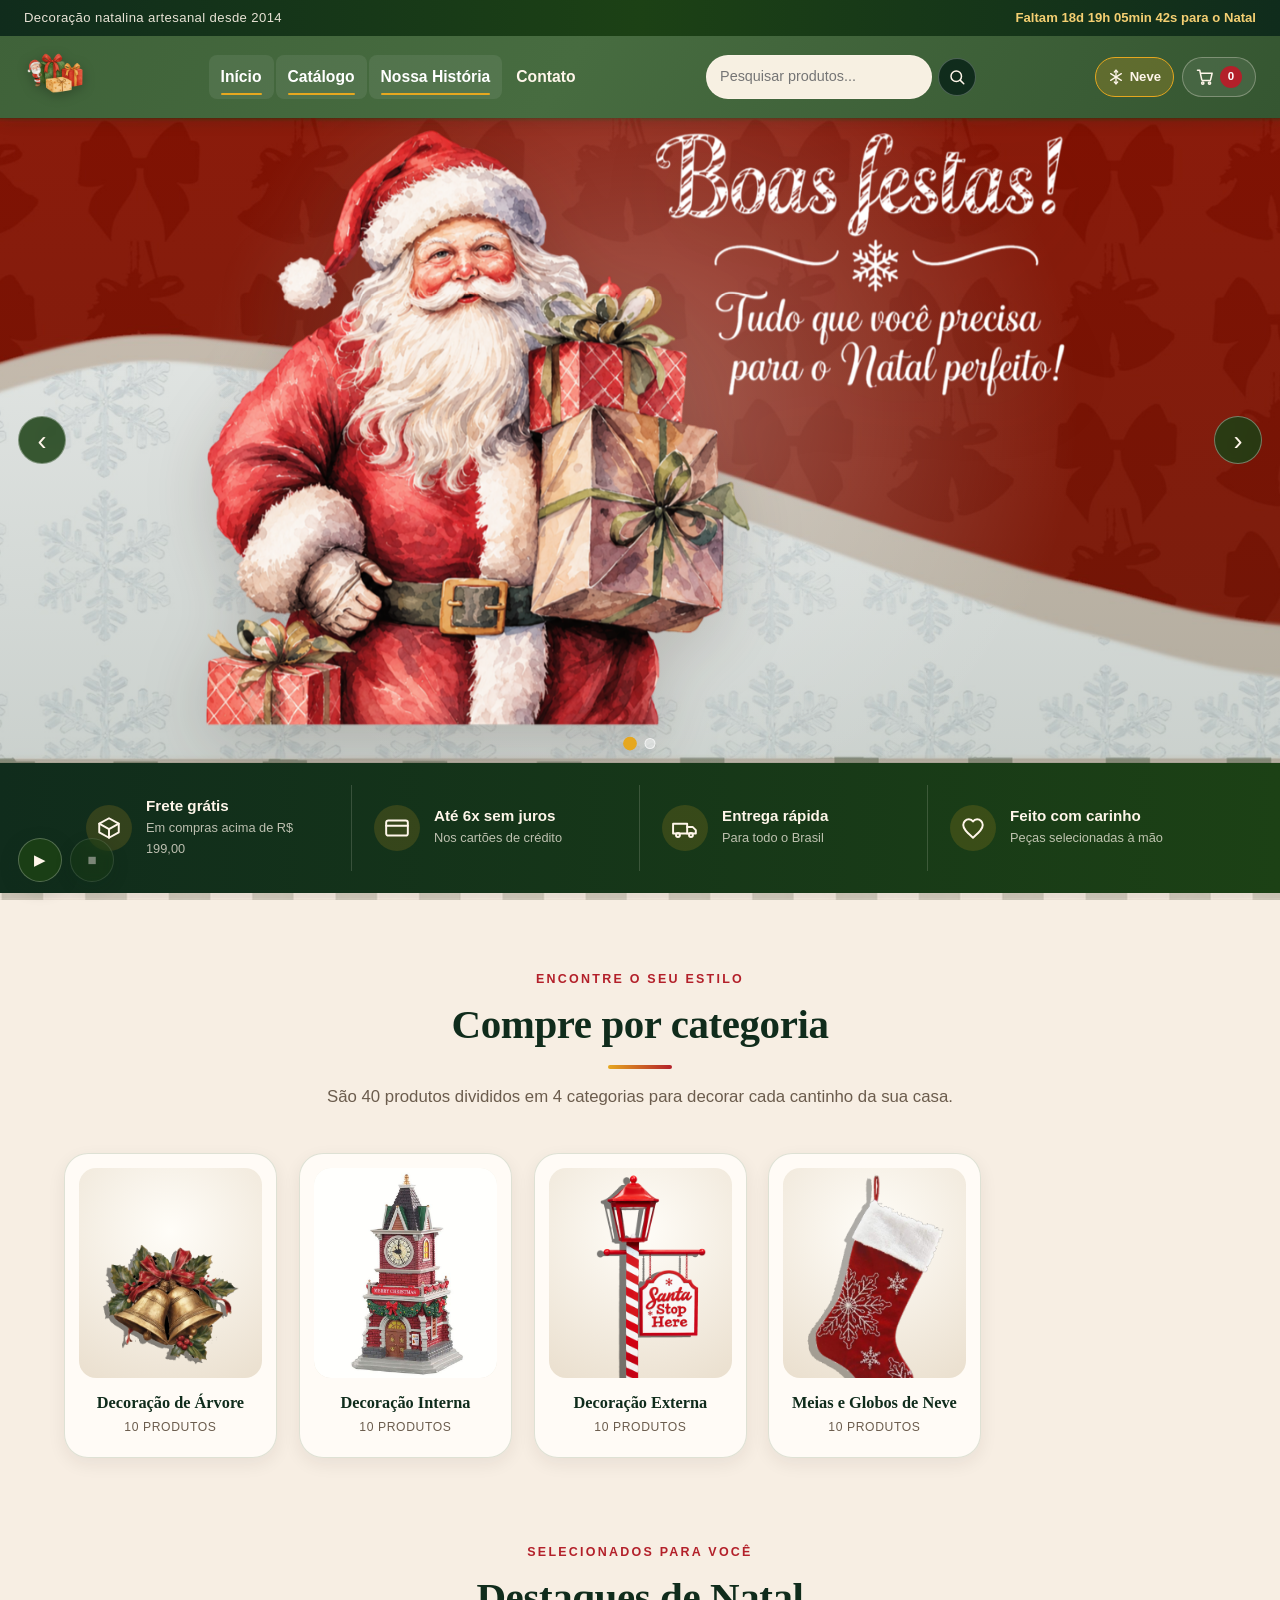
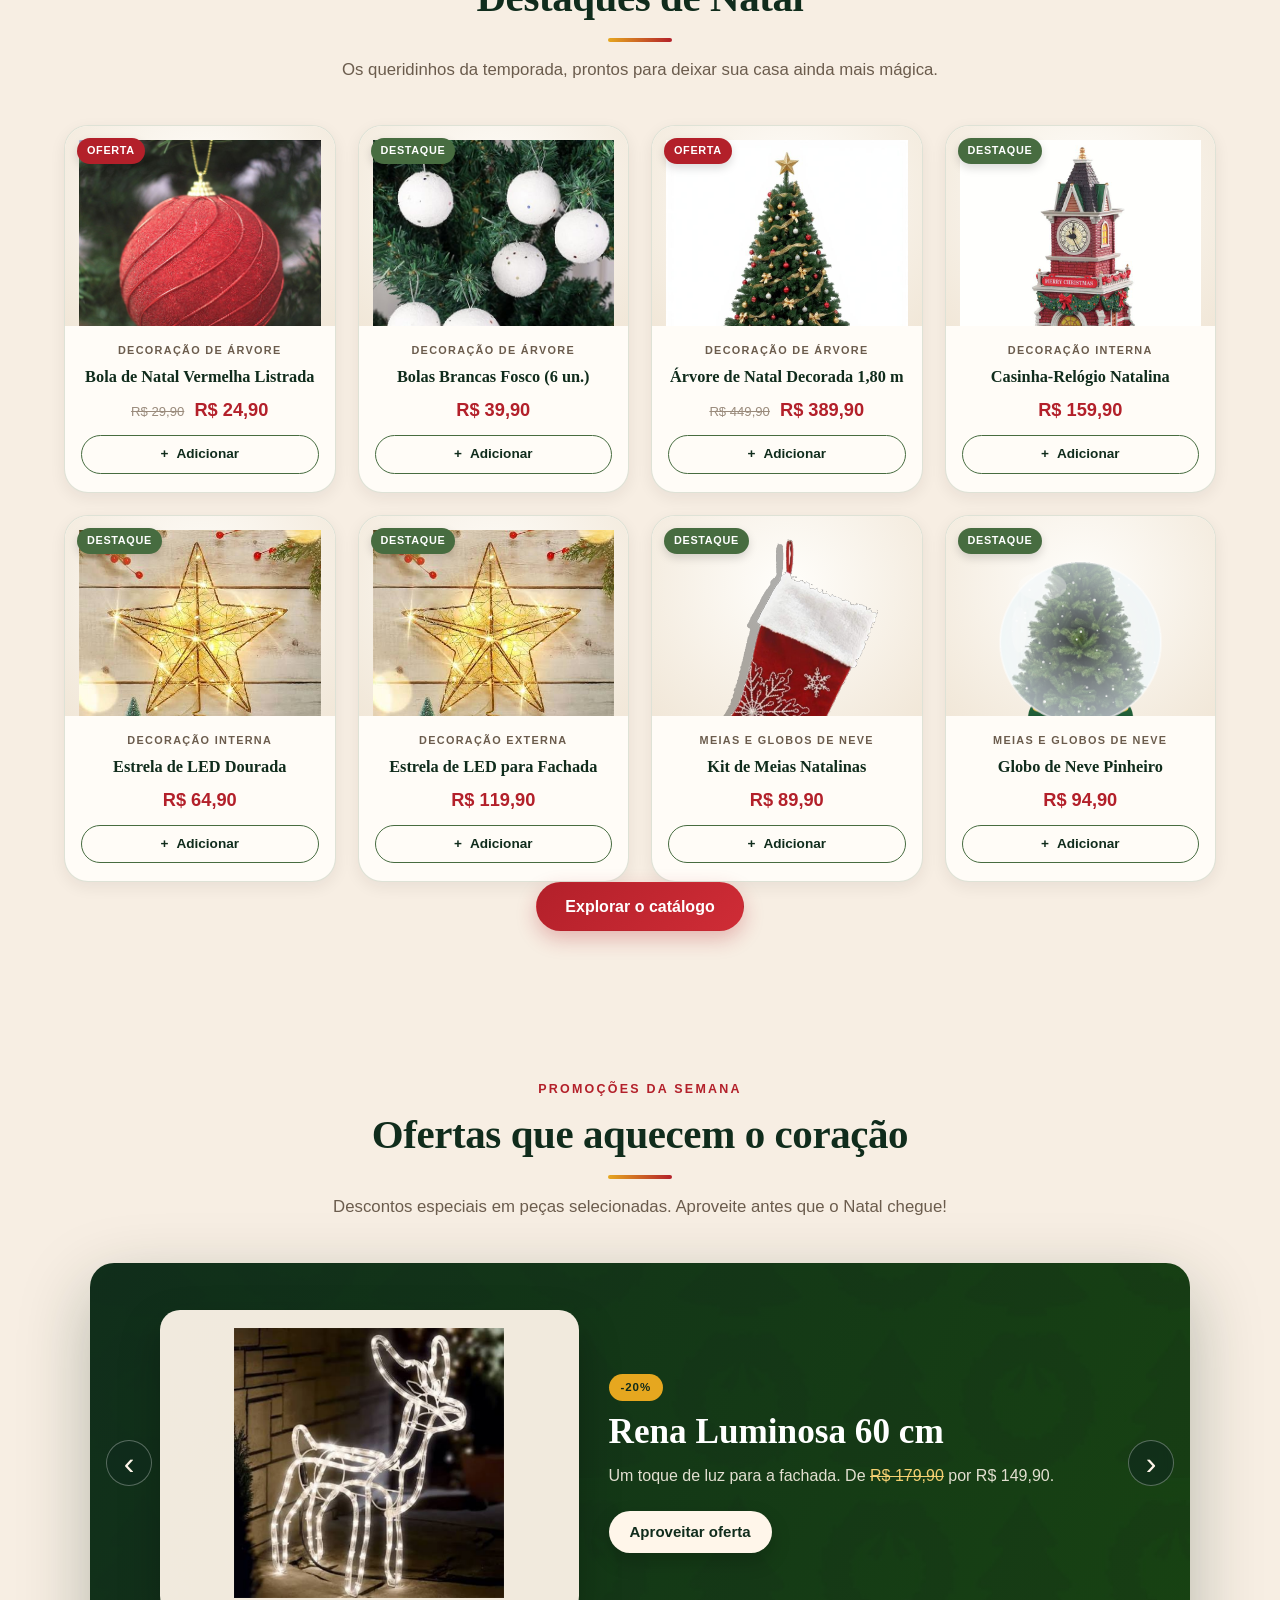
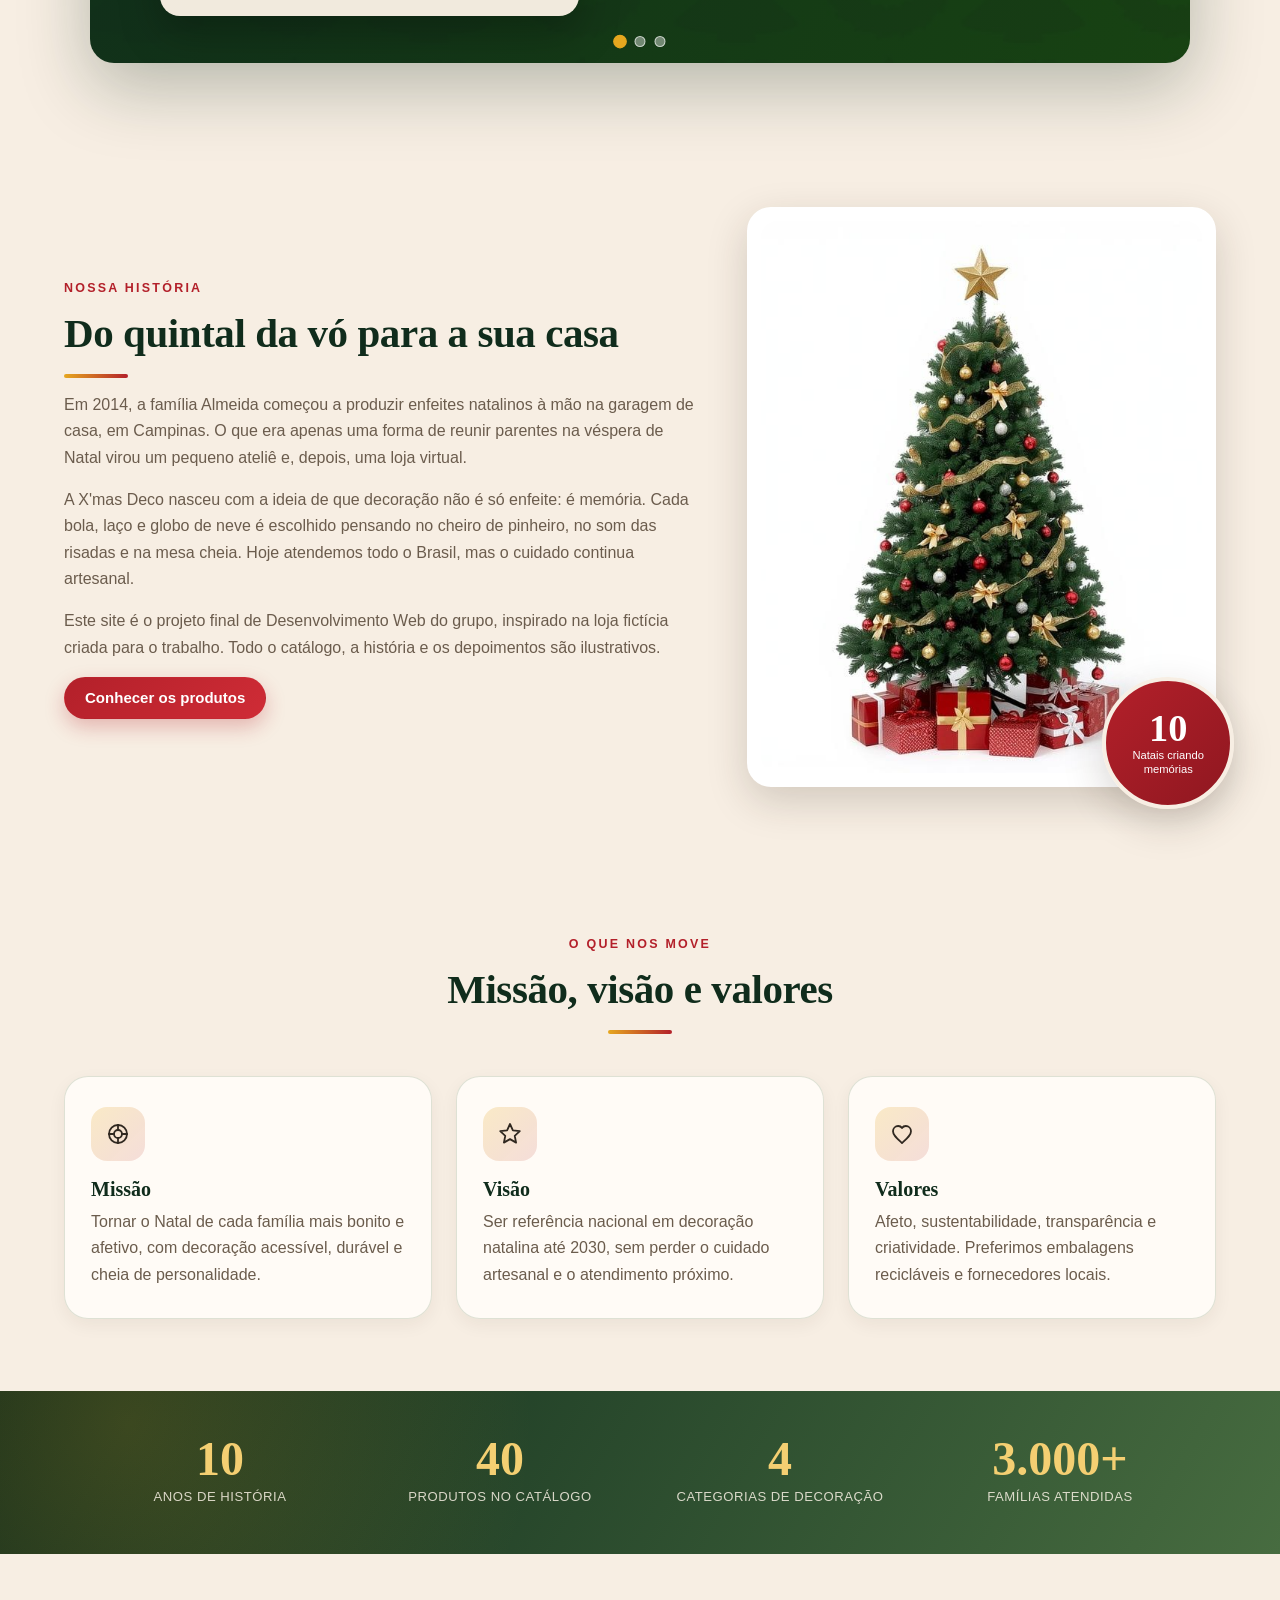
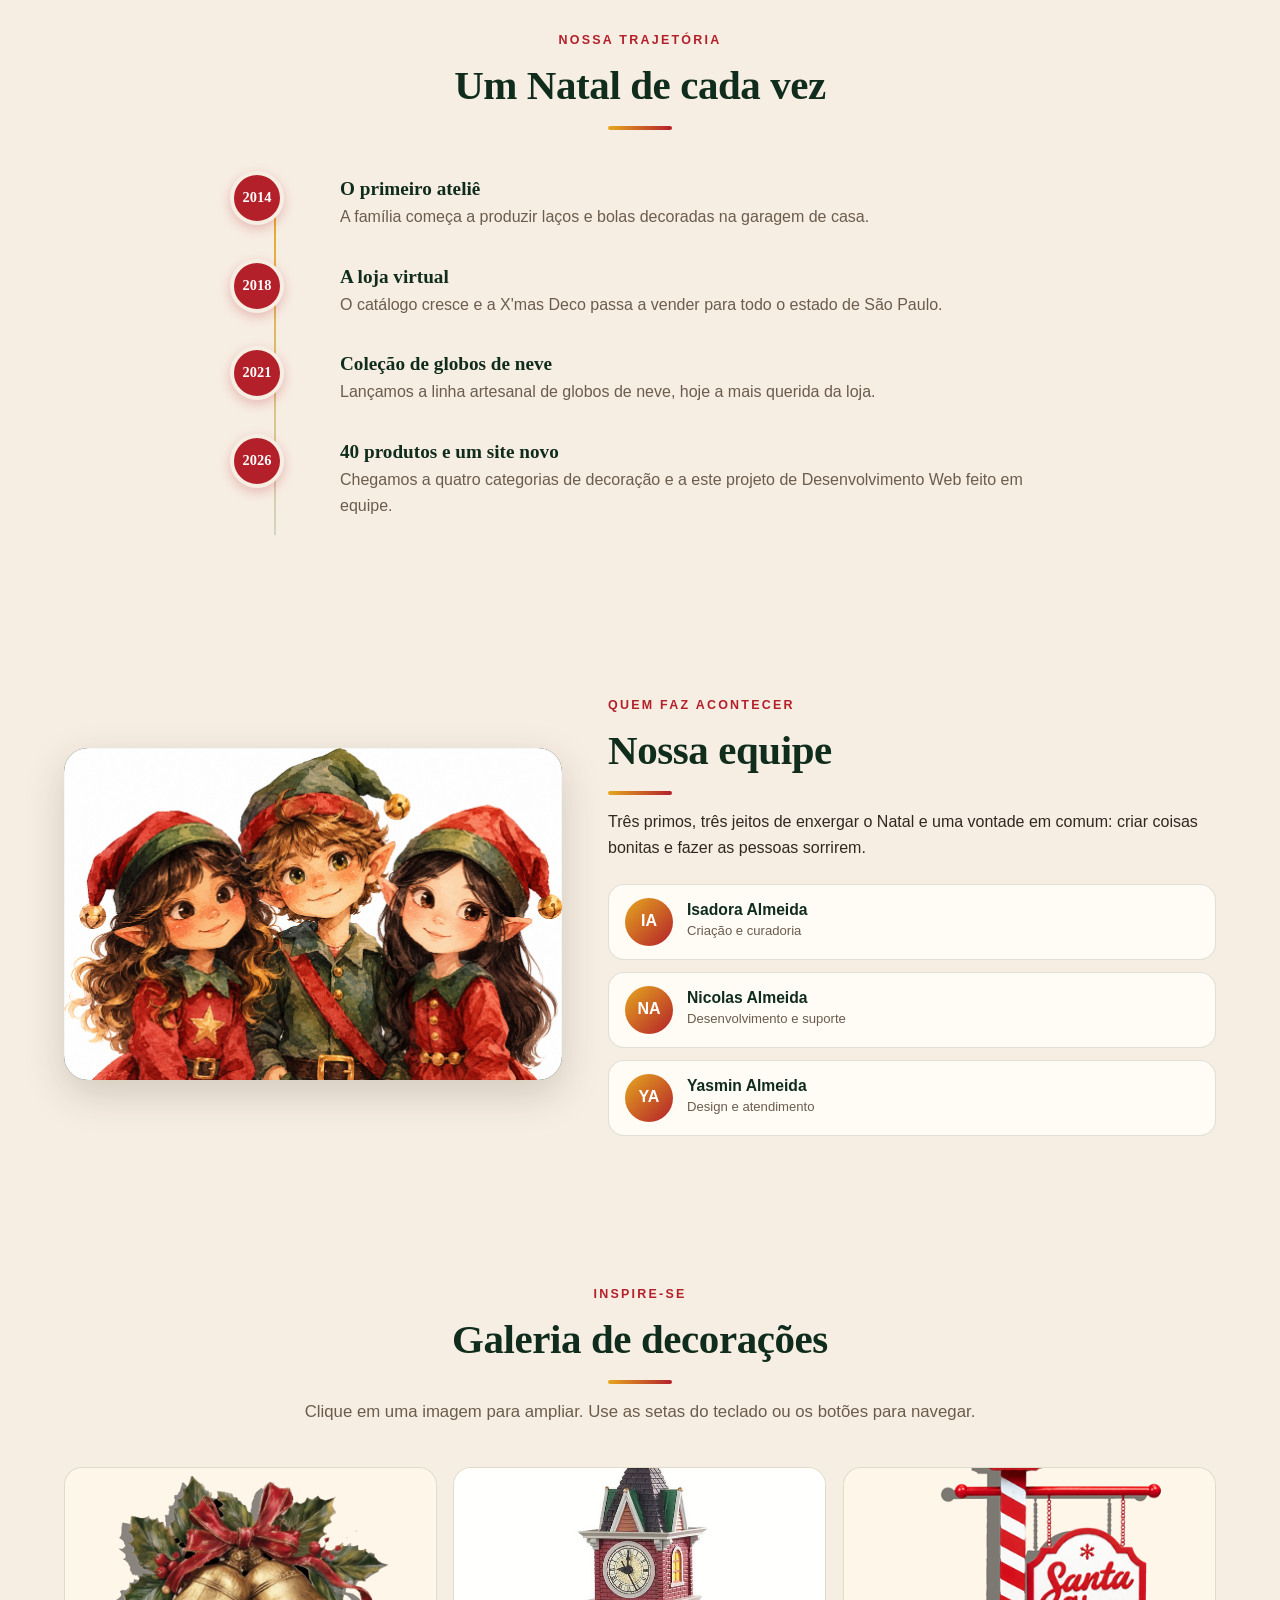
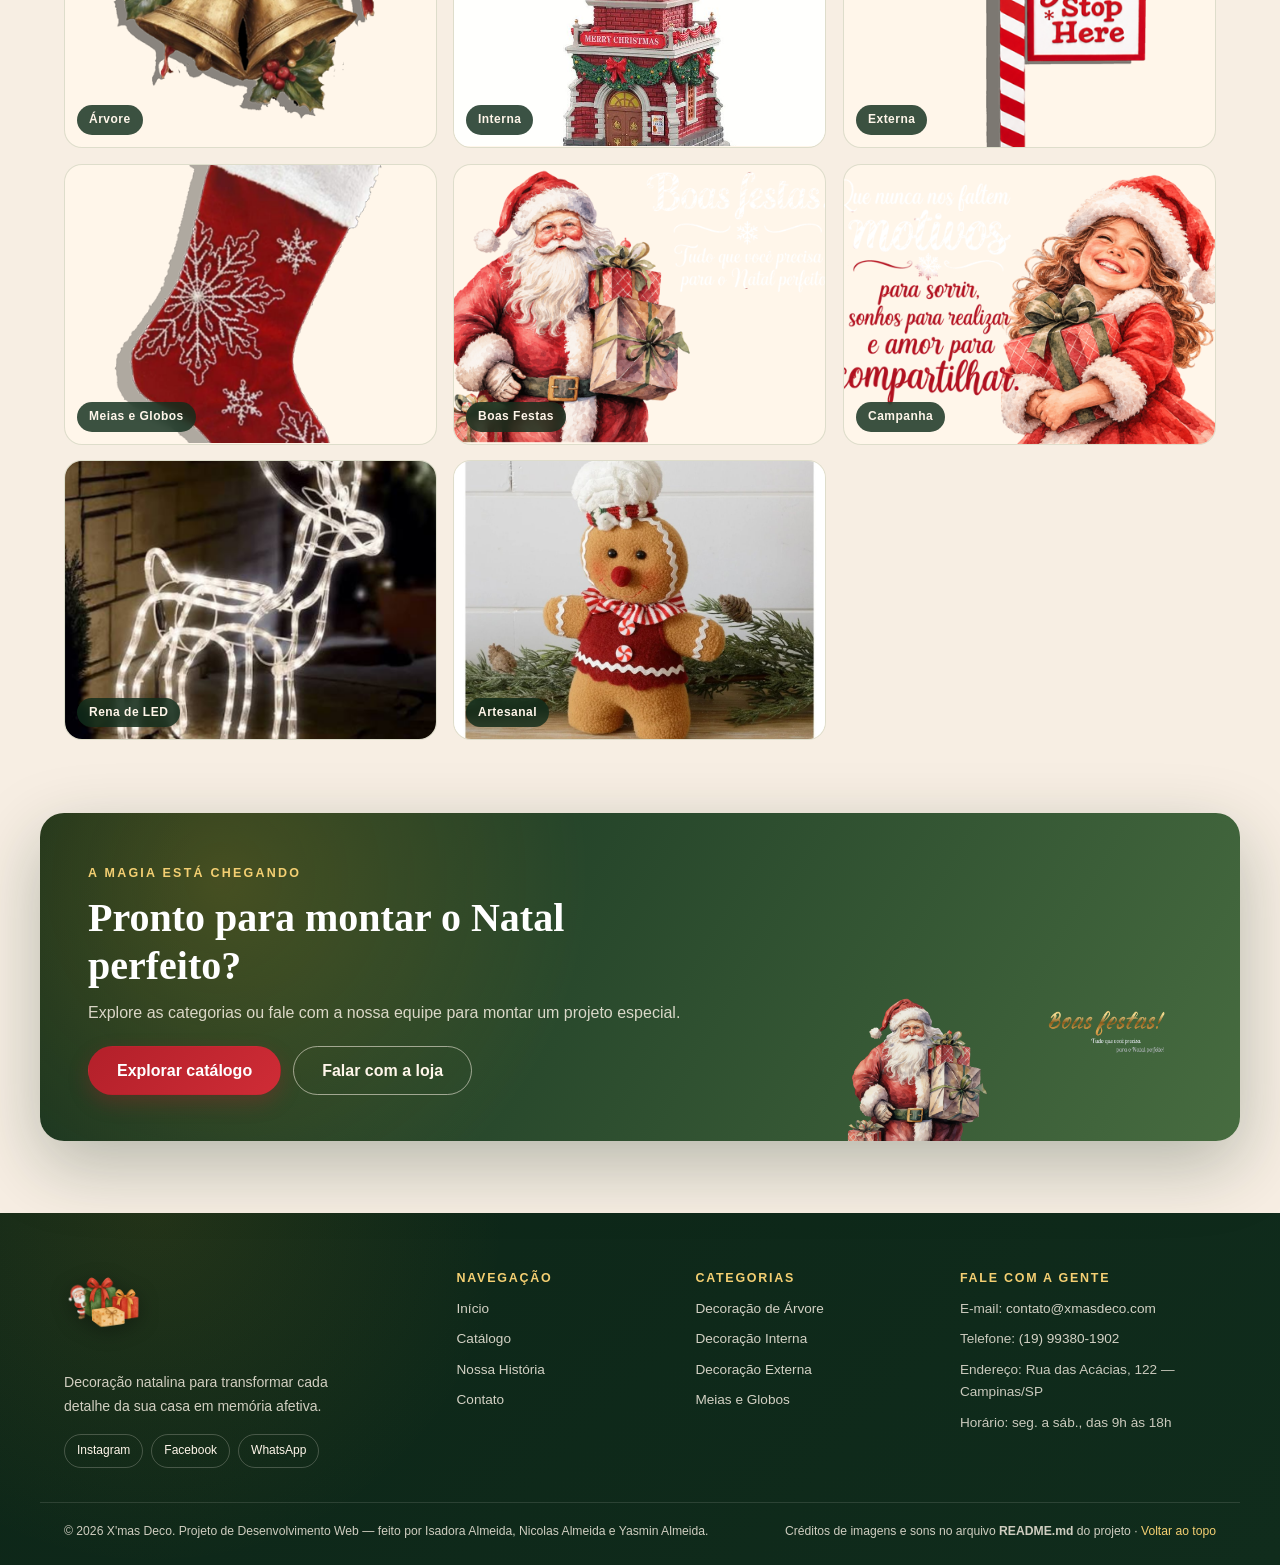
==== html/index.html @ 1300142c "Projeto X'mas Deco - loja de decoracao natalina (HTML, CSS e JavaScript puro)" ====
<!DOCTYPE html>
<html lang="pt-BR">
<head>
    <meta charset="UTF-8">
    <meta name="viewport" content="width=device-width, initial-scale=1.0">
    <meta name="description" content="X'mas Deco — loja virtual de decoração natalina com enfeites de árvore, decoração interna, externa, meias e globos de neve.">
    <meta name="theme-color" content="#476c40">
    <title>X'mas Deco — Magia de Natal em cada detalhe</title>
    <link rel="icon" href="../img/logo.png" type="image/png">
    <link rel="stylesheet" href="../css/style.css">
    <link rel="stylesheet" href="../css/responsividade.css">
</head>

<body class="pagina-inicial">

    <a class="link-pular" href="#conteudo">Pular para o conteúdo</a>

    <header class="site-nav" id="topo">
        <div class="top-bar">
            <div class="top-bar-conteudo">
                <span class="top-frase">Decoração natalina artesanal desde 2014</span>
                <span class="contador-natal" id="contadorNatal">Carregando contador...</span>
            </div>
        </div>

        <nav class="nav-container" aria-label="Navegação principal">
            <a class="logo-link" href="index.html" aria-label="X'mas Deco — início">
                <img src="../img/logo.png" alt="Logo da X'mas Deco" class="logo">
            </a>

            <button class="nav-toggle" type="button" aria-expanded="false" aria-controls="menuPrincipal" aria-label="Abrir menu">
                <span></span><span></span><span></span>
            </button>

            <div class="nav-links" id="menuPrincipal">
                <a href="index.html">Início</a>
                <a href="index.html#catalogo">Catálogo</a>
                <a href="index.html#sobre">Nossa História</a>
                <a href="contato.html">Contato</a>
            </div>

            <form class="search-form" role="search" action="decoarvore.html" method="get">
                <label class="sr-only" for="searchInput">Pesquisar produtos</label>
                <input type="search" id="searchInput" name="termo" placeholder="Pesquisar produtos..." autocomplete="off">
                <input type="hidden" name="categoria" value="todas">
                <button type="submit" aria-label="Buscar produtos">
                    <svg width="18" height="18" viewBox="0 0 24 24" fill="none" stroke="currentColor" stroke-width="2" stroke-linecap="round" aria-hidden="true"><circle cx="11" cy="11" r="7"></circle><line x1="16.5" y1="16.5" x2="21" y2="21"></line></svg>
                </button>
            </form>

            <div class="nav-acoes">
                <button class="icone-nav" id="btnNeve" type="button" aria-pressed="true" title="Desativar neve">
                    <svg width="16" height="16" viewBox="0 0 24 24" fill="none" stroke="currentColor" stroke-width="2" stroke-linecap="round" aria-hidden="true"><line x1="12" y1="2" x2="12" y2="22"></line><line x1="4" y1="7" x2="20" y2="17"></line><line x1="4" y1="17" x2="20" y2="7"></line><line x1="12" y1="2" x2="9.5" y2="4.5"></line><line x1="12" y1="2" x2="14.5" y2="4.5"></line><line x1="12" y1="22" x2="9.5" y2="19.5"></line><line x1="12" y1="22" x2="14.5" y2="19.5"></line></svg>
                    <span>Neve</span>
                </button>
                <button class="icone-nav carrinho-botao" id="btnCarrinho" type="button" aria-label="Abrir carrinho">
                    <svg width="18" height="18" viewBox="0 0 24 24" fill="none" stroke="currentColor" stroke-width="2" stroke-linecap="round" stroke-linejoin="round" aria-hidden="true"><circle cx="9" cy="20" r="1.5"></circle><circle cx="18" cy="20" r="1.5"></circle><path d="M2 3h3l2.6 12.5a1.5 1.5 0 0 0 1.5 1.2h8.9a1.5 1.5 0 0 0 1.5-1.2L21.5 7H6"></path></svg>
                    <span class="carrinho-contador" data-carrinho-contador>0</span>
                </button>
            </div>
        </nav>
    </header>

    <main id="conteudo">

        <!-- ============================ CARROSSEL PRINCIPAL ============================ -->
        <section class="banner-carousel-container" id="home" aria-label="Destaques da loja">
            <div class="fundo-fixo" aria-hidden="true"></div>

            <div class="carousel-track">
                <article class="carousel-slide">
                    <div class="slide-content">
                        <div class="imagem-parallax">
                            <img src="../img/papainoelpropaganda.png"
                                 class="santa-img"
                                 alt="Papai Noel com a mensagem Boas Festas"
                                 fetchpriority="high">
                        </div>
                    </div>
                </article>

                <article class="carousel-slide">
                    <div class="slide-content">
                        <div class="imagem-parallax">
                            <img src="../img/meninapropaganda.png"
                                 class="santa-img"
                                 alt="Menina sorridente em clima de Natal"
                                 loading="lazy">
                        </div>
                    </div>
                </article>
            </div>

            <!-- A neve é criada por JavaScript dentro deste container -->
            <div id="neve-carrossel" aria-hidden="true"></div>

            <button class="botao-seta prev-btn" type="button" aria-label="Destaque anterior">‹</button>
            <button class="botao-seta next-btn" type="button" aria-label="Próximo destaque">›</button>
            <div class="carrossel-dots hero-dots" id="heroDots" aria-label="Selecionar destaque"></div>
        </section>

        <!-- ============================ VANTAGENS ============================ -->
        <section class="faixa-vantagens" aria-label="Vantagens da loja">
            <div class="vantagens-grid">
                <article class="vantagem">
                    <span class="vantagem-icone" aria-hidden="true">
                        <svg width="26" height="26" viewBox="0 0 24 24" fill="none" stroke="currentColor" stroke-width="1.8" stroke-linecap="round" stroke-linejoin="round"><path d="M21 8l-9-5-9 5v8l9 5 9-5z"></path><path d="M3 8l9 5 9-5"></path><path d="M12 13v8"></path></svg>
                    </span>
                    <div>
                        <h2>Frete grátis</h2>
                        <p>Em compras acima de R$ 199,00</p>
                    </div>
                </article>
                <article class="vantagem">
                    <span class="vantagem-icone" aria-hidden="true">
                        <svg width="26" height="26" viewBox="0 0 24 24" fill="none" stroke="currentColor" stroke-width="1.8" stroke-linecap="round" stroke-linejoin="round"><rect x="2" y="5" width="20" height="14" rx="2"></rect><line x1="2" y1="10" x2="22" y2="10"></line></svg>
                    </span>
                    <div>
                        <h2>Até 6x sem juros</h2>
                        <p>Nos cartões de crédito</p>
                    </div>
                </article>
                <article class="vantagem">
                    <span class="vantagem-icone" aria-hidden="true">
                        <svg width="26" height="26" viewBox="0 0 24 24" fill="none" stroke="currentColor" stroke-width="1.8" stroke-linecap="round" stroke-linejoin="round"><path d="M1 8h13v9H1z"></path><path d="M14 11h5l3 3v3h-8"></path><circle cx="5.5" cy="18.5" r="1.8"></circle><circle cx="17.5" cy="18.5" r="1.8"></circle></svg>
                    </span>
                    <div>
                        <h2>Entrega rápida</h2>
                        <p>Para todo o Brasil</p>
                    </div>
                </article>
                <article class="vantagem">
                    <span class="vantagem-icone" aria-hidden="true">
                        <svg width="26" height="26" viewBox="0 0 24 24" fill="none" stroke="currentColor" stroke-width="1.8" stroke-linecap="round" stroke-linejoin="round"><path d="M12 21C7 16.5 3 13.3 3 9.2 3 6.3 5.3 4 8.2 4c1.6 0 3 .8 3.8 2 .8-1.2 2.2-2 3.8-2C18.7 4 21 6.3 21 9.2c0 4.1-4 7.3-9 11.8z"></path></svg>
                    </span>
                    <div>
                        <h2>Feito com carinho</h2>
                        <p>Peças selecionadas à mão</p>
                    </div>
                </article>
            </div>
        </section>

        <!-- ============================ CATEGORIAS ============================ -->
        <section class="secao secao-categorias" id="catalogo" aria-labelledby="tituloCategorias">
            <div class="secao-cabecalho revelar">
                <span class="secao-sobretitulo">Encontre o seu estilo</span>
                <h2 class="secao-titulo" id="tituloCategorias">Compre por categoria</h2>
                <p class="secao-descricao">São 40 produtos divididos em 4 categorias para decorar cada cantinho da sua casa.</p>
            </div>

            <div class="grade-categorias">
                <a href="decoarvore.html" class="botao-categoria revelar">
                    <span class="categoria-figura">
                        <img src="../img/arvore.png" alt="Enfeites para árvore de Natal">
                    </span>
                    <span class="titulo-secao">Decoração de Árvore</span>
                    <span class="categoria-contagem">10 produtos</span>
                </a>

                <a href="interno.html" class="botao-categoria revelar">
                    <span class="categoria-figura">
                        <img src="../img/produtos/casinha-relogio.jpg" alt="Decoração natalina para interiores">
                    </span>
                    <span class="titulo-secao">Decoração Interna</span>
                    <span class="categoria-contagem">10 produtos</span>
                </a>

                <a href="externo.html" class="botao-categoria revelar">
                    <span class="categoria-figura">
                        <img src="../img/externo.png" alt="Decoração natalina para áreas externas">
                    </span>
                    <span class="titulo-secao">Decoração Externa</span>
                    <span class="categoria-contagem">10 produtos</span>
                </a>

                <a href="meias-e-globos.html" class="botao-categoria revelar">
                    <span class="categoria-figura">
                        <img src="../img/meias.png" alt="Meias e globos de neve natalinos">
                    </span>
                    <span class="titulo-secao">Meias e Globos de Neve</span>
                    <span class="categoria-contagem">10 produtos</span>
                </a>
            </div>
        </section>

        <!-- ============================ DESTAQUES ============================ -->
        <section class="secao secao-destaques" aria-labelledby="tituloDestaques">
            <div class="secao-cabecalho revelar">
                <span class="secao-sobretitulo">Selecionados para você</span>
                <h2 class="secao-titulo" id="tituloDestaques">Destaques de Natal</h2>
                <p class="secao-descricao">Os queridinhos da temporada, prontos para deixar sua casa ainda mais mágica.</p>
            </div>

            <div class="catalogo-grid" id="destaques-grid" aria-live="polite"></div>

            <div class="centro revelar">
                <a class="btn btn-primario btn-grande" href="decoarvore.html">Explorar o catálogo</a>
            </div>
        </section>

        <!-- ============================ SEGUNDO CARROSSEL / OFERTAS ============================ -->
        <section class="secao secao-promocoes" id="acomodacoes" aria-labelledby="tituloPromocoes">
            <div class="secao-cabecalho revelar">
                <span class="secao-sobretitulo">Promoções da semana</span>
                <h2 class="secao-titulo" id="tituloPromocoes">Ofertas que aquecem o coração</h2>
                <p class="secao-descricao">Descontos especiais em peças selecionadas. Aproveite antes que o Natal chegue!</p>
            </div>

            <div class="slides-container">
                <div class="slides" id="slide">
                    <article class="slide-item">
                        <div class="slide-conteudo">
                            <div class="slide-imagem">
                                <img src="../img/renabrilhante.png" alt="Rena decorativa iluminada para área externa" class="card-image">
                            </div>
                            <div class="slide-info">
                                <span class="slide-etiqueta">-20%</span>
                                <h3 class="card-title">Rena Luminosa 60 cm</h3>
                                <p>Um toque de luz para a fachada. De <s>R$ 179,90</s> por R$ 149,90.</p>
                                <a class="btn btn-claro" href="externo.html">Aproveitar oferta</a>
                            </div>
                        </div>
                    </article>

                    <article class="slide-item">
                        <div class="slide-conteudo">
                            <div class="slide-imagem">
                                <img src="../img/produtos/globos/globo-pinheiro.png" alt="Globo de neve com pinheiro dentro" class="card-image">
                            </div>
                            <div class="slide-info">
                                <span class="slide-etiqueta">Destaque</span>
                                <h3 class="card-title">Globo de Neve Pinheiro</h3>
                                <p>O mais querido da loja, com neve artificial em suspensão.</p>
                                <a class="btn btn-claro" href="meias-e-globos.html">Ver categoria</a>
                            </div>
                        </div>
                    </article>

                    <article class="slide-item">
                        <div class="slide-conteudo">
                            <div class="slide-imagem">
                                <img src="../img/produtos/casinha-relogio.jpg" alt="Casinha relógio decorativa de Natal" class="card-image">
                            </div>
                            <div class="slide-info">
                                <span class="slide-etiqueta">Novidade</span>
                                <h3 class="card-title">Casinha Relógio</h3>
                                <p>Um charme para aparadores e estantes nesta época do ano.</p>
                                <a class="btn btn-claro" href="interno.html">Ver categoria</a>
                            </div>
                        </div>
                    </article>
                </div>

                <button class="btn-carrossel prev" id="btnPrev" type="button" aria-label="Promoção anterior">‹</button>
                <button class="btn-carrossel next" id="btnNext" type="button" aria-label="Próxima promoção">›</button>
                <div class="carrossel-dots" id="dotsContainer" aria-label="Selecionar promoção"></div>
            </div>
        </section>

        <!-- ============================ NOSSA HISTÓRIA (SOBRE) ============================ -->
        <section class="secao secao-sobre" id="sobre" aria-labelledby="tituloHistoria">
            <div class="sobre-grid">
                <div class="sobre-texto revelar">
                    <span class="secao-sobretitulo">Nossa história</span>
                    <h2 class="secao-titulo" id="tituloHistoria">Do quintal da vó para a sua casa</h2>
                    <p>
                        Em 2014, a família Almeida começou a produzir enfeites natalinos à mão na garagem de casa,
                        em Campinas. O que era apenas uma forma de reunir parentes na véspera de Natal virou um
                        pequeno ateliê e, depois, uma loja virtual.
                    </p>
                    <p>
                        A X'mas Deco nasceu com a ideia de que decoração não é só enfeite: é memória. Cada bola,
                        laço e globo de neve é escolhido pensando no cheiro de pinheiro, no som das risadas e na
                        mesa cheia. Hoje atendemos todo o Brasil, mas o cuidado continua artesanal.
                    </p>
                    <p>
                        Este site é o projeto final de Desenvolvimento Web do grupo, inspirado na loja fictícia
                        criada para o trabalho. Todo o catálogo, a história e os depoimentos são ilustrativos.
                    </p>
                    <a class="btn btn-primario" href="decoarvore.html">Conhecer os produtos</a>
                </div>

                <div class="sobre-imagem revelar">
                    <img src="../img/arvore-de-natal-decorada-01.jpg" alt="Árvore de Natal decorada com bolas e laços">
                    <div class="sobre-detalhe">
                        <strong>10</strong>
                        <span>Natais criando memórias</span>
                    </div>
                </div>
            </div>
        </section>

        <section class="secao secao-valores" aria-labelledby="tituloValores">
            <div class="secao-cabecalho revelar">
                <span class="secao-sobretitulo">O que nos move</span>
                <h2 class="secao-titulo" id="tituloValores">Missão, visão e valores</h2>
            </div>

            <div class="valores-grid">
                <article class="card-valor revelar">
                    <span class="card-valor-icone" aria-hidden="true">
                        <svg width="24" height="24" viewBox="0 0 24 24" fill="none" stroke="currentColor" stroke-width="1.8" stroke-linecap="round"><circle cx="12" cy="12" r="9"></circle><circle cx="12" cy="12" r="4"></circle><line x1="12" y1="3" x2="12" y2="8"></line><line x1="12" y1="16" x2="12" y2="21"></line><line x1="3" y1="12" x2="8" y2="12"></line><line x1="16" y1="12" x2="21" y2="12"></line></svg>
                    </span>
                    <h3>Missão</h3>
                    <p>Tornar o Natal de cada família mais bonito e afetivo, com decoração acessível, durável e cheia de personalidade.</p>
                </article>

                <article class="card-valor revelar">
                    <span class="card-valor-icone" aria-hidden="true">
                        <svg width="24" height="24" viewBox="0 0 24 24" fill="none" stroke="currentColor" stroke-width="1.8" stroke-linejoin="round"><path d="M12 2l2.9 6.3 6.9.8-5.1 4.7 1.4 6.8-6.1-3.5-6.1 3.5 1.4-6.8L2.2 9.1l6.9-.8z"></path></svg>
                    </span>
                    <h3>Visão</h3>
                    <p>Ser referência nacional em decoração natalina até 2030, sem perder o cuidado artesanal e o atendimento próximo.</p>
                </article>

                <article class="card-valor revelar">
                    <span class="card-valor-icone" aria-hidden="true">
                        <svg width="24" height="24" viewBox="0 0 24 24" fill="none" stroke="currentColor" stroke-width="1.8" stroke-linecap="round" stroke-linejoin="round"><path d="M12 21C7 16.5 3 13.3 3 9.2 3 6.3 5.3 4 8.2 4c1.6 0 3 .8 3.8 2 .8-1.2 2.2-2 3.8-2C18.7 4 21 6.3 21 9.2c0 4.1-4 7.3-9 11.8z"></path></svg>
                    </span>
                    <h3>Valores</h3>
                    <p>Afeto, sustentabilidade, transparência e criatividade. Preferimos embalagens recicláveis e fornecedores locais.</p>
                </article>
            </div>
        </section>

        <section class="secao secao-numeros" aria-label="Números da loja">
            <div class="numeros-grid revelar">
                <div class="numero-item">
                    <strong>10</strong>
                    <span>anos de história</span>
                </div>
                <div class="numero-item">
                    <strong>40</strong>
                    <span>produtos no catálogo</span>
                </div>
                <div class="numero-item">
                    <strong>4</strong>
                    <span>categorias de decoração</span>
                </div>
                <div class="numero-item">
                    <strong>3.000+</strong>
                    <span>famílias atendidas</span>
                </div>
            </div>
        </section>

        <section class="secao secao-linha-tempo" aria-labelledby="tituloLinhaTempo">
            <div class="secao-cabecalho revelar">
                <span class="secao-sobretitulo">Nossa trajetória</span>
                <h2 class="secao-titulo" id="tituloLinhaTempo">Um Natal de cada vez</h2>
            </div>

            <ol class="linha-tempo">
                <li class="revelar">
                    <span class="linha-ano">2014</span>
                    <div>
                        <h3>O primeiro ateliê</h3>
                        <p>A família começa a produzir laços e bolas decoradas na garagem de casa.</p>
                    </div>
                </li>
                <li class="revelar">
                    <span class="linha-ano">2018</span>
                    <div>
                        <h3>A loja virtual</h3>
                        <p>O catálogo cresce e a X'mas Deco passa a vender para todo o estado de São Paulo.</p>
                    </div>
                </li>
                <li class="revelar">
                    <span class="linha-ano">2021</span>
                    <div>
                        <h3>Coleção de globos de neve</h3>
                        <p>Lançamos a linha artesanal de globos de neve, hoje a mais querida da loja.</p>
                    </div>
                </li>
                <li class="revelar">
                    <span class="linha-ano">2026</span>
                    <div>
                        <h3>40 produtos e um site novo</h3>
                        <p>Chegamos a quatro categorias de decoração e a este projeto de Desenvolvimento Web feito em equipe.</p>
                    </div>
                </li>
            </ol>
        </section>

        <section class="secao secao-equipe" aria-labelledby="tituloEquipe">
            <div class="equipe-grid">
                <div class="equipe-imagem revelar">
                    <img src="../img/osdevs.png" alt="Ilustração de três duendes natalinos representando a equipe">
                </div>

                <div class="equipe-conteudo revelar">
                    <span class="secao-sobretitulo">Quem faz acontecer</span>
                    <h2 class="secao-titulo" id="tituloEquipe">Nossa equipe</h2>
                    <p>Três primos, três jeitos de enxergar o Natal e uma vontade em comum: criar coisas bonitas e fazer as pessoas sorrirem.</p>

                    <div class="membros">
                        <article class="membro">
                            <span class="membro-avatar" aria-hidden="true">IA</span>
                            <div>
                                <h3>Isadora Almeida</h3>
                                <p>Criação e curadoria</p>
                            </div>
                        </article>
                        <article class="membro">
                            <span class="membro-avatar" aria-hidden="true">NA</span>
                            <div>
                                <h3>Nicolas Almeida</h3>
                                <p>Desenvolvimento e suporte</p>
                            </div>
                        </article>
                        <article class="membro">
                            <span class="membro-avatar" aria-hidden="true">YA</span>
                            <div>
                                <h3>Yasmin Almeida</h3>
                                <p>Design e atendimento</p>
                            </div>
                        </article>
                    </div>
                </div>
            </div>
        </section>

        <!-- ============================ GALERIA ============================ -->
        <section class="secao secao-galeria" aria-labelledby="tituloGaleria">
            <div class="secao-cabecalho revelar">
                <span class="secao-sobretitulo">Inspire-se</span>
                <h2 class="secao-titulo" id="tituloGaleria">Galeria de decorações</h2>
                <p class="secao-descricao">Clique em uma imagem para ampliar. Use as setas do teclado ou os botões para navegar.</p>
            </div>

            <div class="galeria-grid">
                <button class="galeria-item revelar" type="button" data-lightbox="../img/arvore.png" data-legenda="Decoração de árvore — bolas, estrelas e laços">
                    <img src="../img/arvore.png" alt="Decoração de árvore de Natal" loading="lazy">
                    <span>Árvore</span>
                </button>
                <button class="galeria-item revelar" type="button" data-lightbox="../img/produtos/casinha-relogio.jpg" data-legenda="Decoração interna — peças para mesa e aparador">
                    <img src="../img/produtos/casinha-relogio.jpg" alt="Decoração interna de Natal" loading="lazy">
                    <span>Interna</span>
                </button>
                <button class="galeria-item revelar" type="button" data-lightbox="../img/externo.png" data-legenda="Decoração externa — fachadas e jardins">
                    <img src="../img/externo.png" alt="Decoração externa de Natal" loading="lazy">
                    <span>Externa</span>
                </button>
                <button class="galeria-item revelar" type="button" data-lightbox="../img/meias.png" data-legenda="Meias e globos de neve artesanais">
                    <img src="../img/meias.png" alt="Meias e globos de neve" loading="lazy">
                    <span>Meias e Globos</span>
                </button>
                <button class="galeria-item revelar" type="button" data-lightbox="../img/papainoelpropaganda.png" data-legenda="Campanha de Natal — Boas Festas!">
                    <img src="../img/papainoelpropaganda.png" alt="Papai Noel em clima de Natal" loading="lazy">
                    <span>Boas Festas</span>
                </button>
                <button class="galeria-item revelar" type="button" data-lightbox="../img/meninapropaganda.png" data-legenda="Campanha de Natal — motivos para sorrir">
                    <img src="../img/meninapropaganda.png" alt="Menina sorridente no Natal" loading="lazy">
                    <span>Campanha</span>
                </button>
                <button class="galeria-item revelar" type="button" data-lightbox="../img/renabrilhante.png" data-legenda="Rena luminosa para decoração externa">
                    <img src="../img/renabrilhante.png" alt="Rena luminosa" loading="lazy">
                    <span>Rena de LED</span>
                </button>
                <button class="galeria-item revelar" type="button" data-lightbox="../img/biscoito.png" data-legenda="Biscoito decorativo artesanal">
                    <img src="../img/biscoito.png" alt="Biscoito decorativo de Natal" loading="lazy">
                    <span>Artesanal</span>
                </button>
            </div>
        </section>

        <!-- ============================ CHAMADA FINAL ============================ -->
        <section class="chamada-final revelar" aria-label="Convite para conhecer a loja">
            <div class="chamada-conteudo">
                <span class="secao-sobretitulo">A magia está chegando</span>
                <h2>Pronto para montar o Natal perfeito?</h2>
                <p>Explore as categorias ou fale com a nossa equipe para montar um projeto especial.</p>
                <div class="chamada-acoes">
                    <a class="btn btn-primario btn-grande" href="decoarvore.html">Explorar catálogo</a>
                    <a class="btn btn-fantasma btn-grande" href="contato.html">Falar com a loja</a>
                </div>
            </div>
            <img src="../img/papainoeldesktop.png" alt="" class="chamada-imagem" aria-hidden="true" loading="lazy">
        </section>

    </main>

    <!-- ============================ LIGHTBOX DA GALERIA ============================ -->
    <div class="lightbox" id="lightbox" role="dialog" aria-modal="true" aria-label="Galeria ampliada" aria-hidden="true">
        <button class="lightbox-fechar" id="fecharLightbox" type="button" aria-label="Fechar galeria">&times;</button>
        <button class="lightbox-seta anterior" id="lightboxAnterior" type="button" aria-label="Imagem anterior">‹</button>
        <figure class="lightbox-figura">
            <img id="lightboxImagem" src="" alt="">
            <figcaption id="lightboxLegenda"></figcaption>
        </figure>
        <button class="lightbox-seta proxima" id="lightboxProxima" type="button" aria-label="Próxima imagem">›</button>
    </div>

    <!-- ============================ RODAPÉ ============================ -->
    <footer class="site-footer">
        <div class="footer-grid">
            <div class="footer-marca">
                <img src="../img/logo.png" alt="Logo da X'mas Deco" class="footer-logo">
                <p>Decoração natalina para transformar cada detalhe da sua casa em memória afetiva.</p>
                <div class="footer-social">
                    <a href="https://www.instagram.com/xmasdeco" target="_blank" rel="noopener" aria-label="Instagram da X'mas Deco">Instagram</a>
                    <a href="https://www.facebook.com/xmasdeco" target="_blank" rel="noopener" aria-label="Facebook da X'mas Deco">Facebook</a>
                    <a href="https://wa.me/5519993801902" target="_blank" rel="noopener" aria-label="WhatsApp da X'mas Deco">WhatsApp</a>
                </div>
            </div>

            <div class="footer-col">
                <h3>Navegação</h3>
                <ul>
                    <li><a href="index.html">Início</a></li>
                    <li><a href="index.html#catalogo">Catálogo</a></li>
                    <li><a href="index.html#sobre">Nossa História</a></li>
                    <li><a href="contato.html">Contato</a></li>
                </ul>
            </div>

            <div class="footer-col">
                <h3>Categorias</h3>
                <ul>
                    <li><a href="decoarvore.html">Decoração de Árvore</a></li>
                    <li><a href="interno.html">Decoração Interna</a></li>
                    <li><a href="externo.html">Decoração Externa</a></li>
                    <li><a href="meias-e-globos.html">Meias e Globos</a></li>
                </ul>
            </div>

            <div class="footer-col">
                <h3>Fale com a gente</h3>
                <ul class="footer-contato">
                    <li>E-mail: <a href="mailto:contato@xmasdeco.com">contato@xmasdeco.com</a></li>
                    <li>Telefone: <a href="tel:+5519993801902">(19) 99380-1902</a></li>
                    <li>Endereço: Rua das Acácias, 122 — Campinas/SP</li>
                    <li>Horário: seg. a sáb., das 9h às 18h</li>
                </ul>
            </div>
        </div>

        <div class="footer-base">
            <p>© <span data-ano>2026</span> X'mas Deco. Projeto de Desenvolvimento Web — feito por Isadora Almeida, Nicolas Almeida e Yasmin Almeida.</p>
            <p>Créditos de imagens e sons no arquivo <strong>README.md</strong> do projeto · <a href="#topo">Voltar ao topo</a></p>
        </div>
    </footer>

    <div class="music-controls" aria-label="Controles de música">
        <button id="btnTocar" class="music-button" type="button" aria-label="Tocar música" title="Tocar música">▶</button>
        <button id="btnParar" class="music-button" type="button" aria-label="Parar música" title="Parar música">■</button>
    </div>

    <button id="btnInicio" class="voltar-inicio" type="button" aria-label="Voltar ao início" title="Voltar ao topo">↑</button>

    <audio id="musicaNatal" loop preload="none">
        <source src="../audio/snowmansia.mp3" type="audio/mpeg">
        Seu navegador não suporta áudio.
    </audio>

    <script src="../js/produtos.js"></script>
    <script src="../js/catalogo.js"></script>
    <script src="../js/script.js"></script>
</body>
</html>
---- css/style.css ----
/* =========================================================================
   X'MAS DECO — ESTILOS GERAIS
   -------------------------------------------------------------------------
   Organização:
   1. Variáveis e base          7. Produtos
   2. Utilitários               8. Carrossel de ofertas
   3. Topo e navegação          9. Páginas internas
   4. Botões                   10. Sobre, ofertas, contato e créditos
   5. Carrossel principal      11. Carrinho, modal e aviso
   6. Categorias               12. Rodapé e animações
   ========================================================================= */

/* ============================ 1. VARIÁVEIS E BASE ============================ */

:root {
    --verde-oliva-escura: #476c40;
    --verde-escuro: #1c4115;
    --verde-profundo: #102c1c;
    --verde: #0a7a19;
    --vermelho-natal: #b3202a;
    --vermelho-escuro: #8f1720;
    --dourado: #e6a71f;
    --dourado-claro: #f4cf72;
    --creme: #fff6ea;
    --creme-2: #f7eee3;
    --branco: #ffffff;
    --texto: #302820;
    --texto-suave: #6b5c4d;
    --borda: rgba(71, 108, 64, 0.18);
    --sombra-suave: 0 8px 22px rgba(45, 34, 22, 0.12);
    --sombra-media: 0 14px 40px rgba(45, 34, 22, 0.18);
    --sombra-forte: 0 24px 70px rgba(16, 44, 28, 0.28);
    --raio: 14px;
    --raio-grande: 24px;
    --transicao: 0.3s cubic-bezier(0.22, 0.61, 0.36, 1);
    --fonte-titulo: Georgia, "Times New Roman", serif;
    --fonte-texto: "Segoe UI", Arial, Helvetica, sans-serif;
}

*,
*::before,
*::after {
    box-sizing: border-box;
}

html {
    scroll-behavior: smooth;
    -webkit-text-size-adjust: 100%;
}

body {
    min-height: 100vh;
    margin: 0;
    color: var(--texto);
    background-color: var(--creme-2);
    background-image: url("../img/fundohome.png");
    background-size: cover;
    background-position: center;
    background-attachment: fixed;
    background-repeat: no-repeat;
    font-family: var(--fonte-texto);
    font-size: 16px;
    line-height: 1.65;
    overflow-x: hidden;
}

body.sem-scroll {
    overflow: hidden;
}

h1, h2, h3, h4 {
    font-family: var(--fonte-titulo);
    line-height: 1.2;
    color: var(--verde-profundo);
}

p {
    margin: 0 0 1rem;
}

a {
    color: var(--verde-oliva-escura);
    text-underline-offset: 3px;
}

img {
    max-width: 100%;
}

button,
input,
select,
textarea {
    font: inherit;
}

button {
    cursor: pointer;
}

::selection {
    background: var(--dourado);
    color: var(--verde-profundo);
}

:focus-visible {
    outline: 3px solid var(--dourado);
    outline-offset: 3px;
}

/* ============================ 2. UTILITÁRIOS ============================ */

.sr-only {
    position: absolute;
    width: 1px;
    height: 1px;
    padding: 0;
    margin: -1px;
    overflow: hidden;
    clip: rect(0, 0, 0, 0);
    white-space: nowrap;
    border: 0;
}

.link-pular {
    position: absolute;
    top: -60px;
    left: 16px;
    z-index: 999;
    padding: 10px 18px;
    border-radius: 0 0 8px 8px;
    background: var(--dourado);
    color: var(--verde-profundo);
    font-weight: 700;
    text-decoration: none;
    transition: top var(--transicao);
}

.link-pular:focus {
    top: 0;
}

.centro {
    text-align: center;
}

.secao {
    width: min(1200px, 100%);
    margin: 0 auto;
    padding: 72px 24px;
}

.secao-cabecalho {
    max-width: 680px;
    margin: 0 auto 42px;
    text-align: center;
}

.secao-sobretitulo {
    display: inline-block;
    margin-bottom: 10px;
    color: var(--vermelho-natal);
    font-size: 0.78rem;
    font-weight: 800;
    letter-spacing: 0.18em;
    text-transform: uppercase;
}

.secao-titulo {
    position: relative;
    margin: 0 0 14px;
    font-size: clamp(1.8rem, 3.2vw, 2.6rem);
    letter-spacing: -0.01em;
}

.secao-titulo::after {
    content: "";
    display: block;
    width: 64px;
    height: 4px;
    margin: 16px auto 0;
    border-radius: 99px;
    background: linear-gradient(90deg, var(--dourado), var(--vermelho-natal));
}

.secao-cabecalho .secao-titulo::after {
    margin-inline: auto;
}

.secao-descricao {
    margin: 0;
    color: var(--texto-suave);
    font-size: 1.05rem;
}

/* Revelação suave ao rolar */
.revelar {
    opacity: 0;
    transform: translateY(26px);
    transition: opacity 0.75s ease, transform 0.75s cubic-bezier(0.22, 0.61, 0.36, 1);
    will-change: opacity, transform;
}

.revelar.visivel {
    opacity: 1;
    transform: none;
}

/* ============================ 3. TOPO E NAVEGAÇÃO ============================ */

.top-bar {
    background: linear-gradient(90deg, var(--verde-profundo), var(--verde-escuro), var(--verde-profundo));
    color: var(--creme);
    font-size: 0.82rem;
}

.top-bar-conteudo {
    display: flex;
    align-items: center;
    justify-content: space-between;
    gap: 16px;
    width: min(1400px, 100%);
    margin: 0 auto;
    padding: 7px 24px;
}

.top-frase {
    letter-spacing: 0.03em;
    opacity: 0.9;
}

.contador-natal {
    color: var(--dourado-claro);
    font-weight: 700;
    white-space: nowrap;
}

.site-nav {
    position: sticky;
    top: 0;
    z-index: 60;
    width: 100%;
    background: linear-gradient(120deg, #3f6239 0%, var(--verde-oliva-escura) 45%, #355631 100%);
    box-shadow: 0 3px 14px rgba(16, 44, 28, 0.18);
    transition: box-shadow var(--transicao), background var(--transicao);
}

.site-nav.rolada {
    box-shadow: 0 10px 28px rgba(16, 44, 28, 0.34);
}

.nav-container {
    display: flex;
    align-items: center;
    justify-content: space-between;
    gap: 18px;
    width: min(1400px, 100%);
    min-height: 78px;
    margin: 0 auto;
    padding: 8px 24px;
}

.logo-link {
    display: flex;
    flex: 0 0 auto;
    align-items: center;
    transition: transform var(--transicao);
}

.logo-link:hover {
    transform: rotate(-2deg) scale(1.04);
}

.logo {
    display: block;
    width: 66px;
    height: auto;
    filter: drop-shadow(0 3px 6px rgba(0, 0, 0, 0.25));
}

.nav-toggle {
    display: none;
    width: 44px;
    height: 44px;
    padding: 11px;
    border: 1px solid rgba(255, 246, 234, 0.35);
    border-radius: 10px;
    background: transparent;
    color: var(--creme);
}

.nav-toggle span {
    display: block;
    width: 100%;
    height: 2px;
    margin: 4px 0;
    border-radius: 99px;
    background: currentColor;
    transition: transform var(--transicao), opacity var(--transicao);
}

.nav-toggle.aberto span:nth-child(1) {
    transform: translateY(6px) rotate(45deg);
}

.nav-toggle.aberto span:nth-child(2) {
    opacity: 0;
}

.nav-toggle.aberto span:nth-child(3) {
    transform: translateY(-6px) rotate(-45deg);
}

.nav-links {
    display: flex;
    align-items: center;
    justify-content: center;
    flex-wrap: wrap;
    gap: 2px;
}

.nav-links a {
    position: relative;
    padding: 9px 12px;
    border-radius: 8px;
    color: var(--creme);
    font-size: 0.98rem;
    font-weight: 600;
    text-decoration: none;
    transition: color var(--transicao), background var(--transicao);
}

.nav-links a::after {
    content: "";
    position: absolute;
    left: 12px;
    right: 12px;
    bottom: 4px;
    height: 2px;
    border-radius: 99px;
    background: var(--dourado);
    transform: scaleX(0);
    transform-origin: center;
    transition: transform var(--transicao);
}

.nav-links a:hover,
.nav-links a:focus-visible,
.nav-links a.ativo {
    color: var(--branco);
    background: rgba(255, 255, 255, 0.08);
}

.nav-links a:hover::after,
.nav-links a:focus-visible::after,
.nav-links a.ativo::after {
    transform: scaleX(1);
}

.search-form {
    display: flex;
    flex: 0 1 270px;
    align-items: center;
    gap: 6px;
    min-width: 0;
}

.search-form input {
    width: 100%;
    min-width: 0;
    padding: 9px 13px;
    border: 1px solid rgba(255, 246, 234, 0.55);
    border-radius: 99px;
    background: rgba(255, 246, 234, 0.96);
    color: var(--texto);
    font-size: 0.9rem;
    transition: box-shadow var(--transicao), border-color var(--transicao);
}

.search-form input:focus {
    border-color: var(--dourado);
    outline: none;
    box-shadow: 0 0 0 3px rgba(230, 167, 31, 0.35);
}

.search-form button {
    display: grid;
    flex: 0 0 auto;
    width: 38px;
    height: 38px;
    place-items: center;
    border: 1px solid rgba(255, 255, 255, 0.25);
    border-radius: 50%;
    background: var(--verde-profundo);
    color: var(--creme);
    font-size: 0.95rem;
    transition: background var(--transicao), transform var(--transicao);
}

.search-form button:hover {
    background: var(--vermelho-natal);
    transform: scale(1.06);
}

.nav-acoes {
    display: flex;
    flex: 0 0 auto;
    align-items: center;
    gap: 8px;
}

.icone-nav {
    position: relative;
    display: inline-flex;
    align-items: center;
    gap: 6px;
    min-height: 40px;
    padding: 7px 12px;
    border: 1px solid rgba(255, 246, 234, 0.3);
    border-radius: 99px;
    background: rgba(255, 255, 255, 0.08);
    color: var(--creme);
    font-size: 0.82rem;
    font-weight: 600;
    transition: background var(--transicao), transform var(--transicao), border-color var(--transicao);
}

.icone-nav:hover {
    background: rgba(255, 255, 255, 0.18);
    border-color: var(--dourado);
    transform: translateY(-2px);
}

.icone-nav.ativo {
    background: rgba(230, 167, 31, 0.22);
    border-color: var(--dourado);
}

.carrinho-botao {
    padding-inline: 13px;
    font-size: 1.05rem;
}

.carrinho-contador {
    display: grid;
    min-width: 22px;
    height: 22px;
    padding: 0 5px;
    place-items: center;
    border-radius: 99px;
    background: var(--vermelho-natal);
    color: var(--branco);
    font-size: 0.72rem;
    font-weight: 800;
    line-height: 1;
}

.carrinho-botao.pulsar {
    animation: pulsarCarrinho 0.55s ease;
}

/* ============================ 4. BOTÕES ============================ */

.btn {
    display: inline-flex;
    align-items: center;
    justify-content: center;
    gap: 8px;
    padding: 11px 20px;
    border: 1px solid transparent;
    border-radius: 99px;
    font-size: 0.94rem;
    font-weight: 700;
    line-height: 1.2;
    text-align: center;
    text-decoration: none;
    cursor: pointer;
    transition: background var(--transicao), color var(--transicao), transform var(--transicao), box-shadow var(--transicao), border-color var(--transicao);
}

.btn:hover {
    transform: translateY(-2px);
}

.btn:active {
    transform: translateY(0) scale(0.99);
}

.btn-primario {
    background: linear-gradient(135deg, var(--vermelho-natal), #cf2c36);
    color: var(--branco);
    box-shadow: 0 8px 20px rgba(179, 32, 42, 0.28);
}

.btn-primario:hover {
    background: linear-gradient(135deg, var(--vermelho-escuro), var(--vermelho-natal));
    box-shadow: 0 12px 26px rgba(179, 32, 42, 0.36);
}

.btn-fantasma {
    border-color: var(--verde-oliva-escura);
    background: transparent;
    color: var(--verde-profundo);
}

.btn-fantasma:hover {
    background: var(--verde-oliva-escura);
    color: var(--creme);
}

.btn-claro {
    background: var(--creme);
    color: var(--verde-profundo);
    box-shadow: 0 8px 20px rgba(0, 0, 0, 0.18);
}

.btn-claro:hover {
    background: var(--dourado);
    color: var(--verde-profundo);
}

.btn-grande {
    padding: 14px 28px;
    font-size: 1rem;
}

.btn-bloco {
    width: 100%;
}

/* ============================ 5. CARROSSEL PRINCIPAL ============================ */

.banner-carousel-container {
    position: relative;
    isolation: isolate;
    width: 100%;
    min-height: 540px;
    overflow: hidden;
    background: var(--verde-profundo);
}

.fundo-fixo {
    position: absolute;
    inset: 0;
    z-index: 0;
    background-image: url("../img/fundocontainerpropaganda.png");
    background-size: cover;
    background-position: center;
    background-repeat: no-repeat;
    pointer-events: none;
}

.fundo-fixo::after {
    content: "";
    position: absolute;
    inset: 0;
    background:
        radial-gradient(circle at 50% 45%, rgba(255, 255, 255, 0.3), transparent 60%),
        linear-gradient(180deg, rgba(16, 44, 28, 0.08), rgba(16, 44, 28, 0.22));
}

.carousel-track {
    position: relative;
    z-index: 1;
    display: flex;
    width: 100%;
    min-height: 540px;
    overflow-x: auto;
    overflow-y: hidden;
    scroll-snap-type: x mandatory;
    scroll-behavior: smooth;
    scrollbar-width: none;
    -webkit-overflow-scrolling: touch;
}

.carousel-track::-webkit-scrollbar {
    display: none;
}

.carousel-slide {
    position: relative;
    display: flex;
    flex: 0 0 100%;
    min-width: 100%;
    min-height: 540px;
    align-items: center;
    justify-content: center;
    overflow: hidden;
    scroll-snap-align: start;
}

.slide-content {
    position: relative;
    z-index: 2;
    display: flex;
    align-items: center;
    justify-content: center;
    width: 100%;
    min-height: 540px;
    padding: 18px 70px;
}

.imagem-parallax {
    position: relative;
    z-index: 3;
    display: flex;
    width: 100%;
    align-items: center;
    justify-content: center;
    will-change: transform;
}

.santa-img {
    display: block;
    width: min(880px, 90%);
    height: auto;
    object-fit: contain;
    filter: drop-shadow(0 18px 32px rgba(45, 20, 12, 0.18));
}

.botao-seta {
    position: absolute;
    top: 50%;
    z-index: 7;
    display: grid;
    width: 48px;
    height: 48px;
    place-items: center;
    transform: translateY(-50%);
    border: 1px solid rgba(255, 255, 255, 0.35);
    border-radius: 50%;
    background: rgba(28, 65, 21, 0.86);
    color: var(--creme);
    font-size: 1.7rem;
    line-height: 1;
    cursor: pointer;
    backdrop-filter: blur(4px);
    transition: background var(--transicao), transform var(--transicao);
}

.botao-seta:hover {
    background: var(--vermelho-natal);
    transform: translateY(-50%) scale(1.08);
}

.prev-btn {
    left: 18px;
}

.next-btn {
    right: 18px;
}

.hero-dots {
    bottom: 18px;
}

.carrossel-dots {
    position: absolute;
    left: 50%;
    bottom: 14px;
    z-index: 8;
    display: flex;
    gap: 9px;
    transform: translateX(-50%);
}

.dot {
    width: 11px;
    height: 11px;
    padding: 0;
    border: 1px solid rgba(255, 255, 255, 0.65);
    border-radius: 50%;
    background: rgba(255, 255, 255, 0.4);
    cursor: pointer;
    transition: background var(--transicao), transform var(--transicao);
}

.dot.active {
    background: var(--dourado);
    border-color: var(--dourado);
    transform: scale(1.25);
}

/* --- Neve dentro do carrossel --- */

#neve-carrossel {
    position: absolute;
    inset: 0;
    z-index: 5;
    overflow: hidden;
    opacity: 0;
    pointer-events: none;
    transition: opacity 0.45s ease;
}

#neve-carrossel.ativa {
    opacity: 1;
}

.floco-neve {
    position: absolute;
    top: -30px;
    color: #ffffff;
    line-height: 1;
    text-shadow: 0 0 8px rgba(255, 255, 255, 0.75);
    pointer-events: none;
    user-select: none;
    animation-name: quedaNeve;
    animation-timing-function: linear;
    animation-fill-mode: forwards;
}

/* ============================ 6. CATEGORIAS ============================ */

.faixa-vantagens {
    background: linear-gradient(90deg, var(--verde-profundo), var(--verde-escuro));
    color: var(--creme);
}

.vantagens-grid {
    display: grid;
    grid-template-columns: repeat(4, minmax(0, 1fr));
    gap: 0;
    width: min(1200px, 100%);
    margin: 0 auto;
    padding: 22px 24px;
}

.vantagem {
    display: flex;
    align-items: center;
    gap: 14px;
    padding: 12px 22px;
    border-right: 1px solid rgba(255, 246, 234, 0.16);
}

.vantagem:last-child {
    border-right: 0;
}

.vantagem-icone {
    display: grid;
    flex: 0 0 auto;
    width: 46px;
    height: 46px;
    place-items: center;
    border-radius: 50%;
    background: rgba(230, 167, 31, 0.16);
    font-size: 1.4rem;
}

.vantagem h2 {
    margin: 0 0 2px;
    color: var(--creme);
    font-family: var(--fonte-texto);
    font-size: 0.95rem;
}

.vantagem p {
    margin: 0;
    color: rgba(255, 246, 234, 0.72);
    font-size: 0.8rem;
}

.secao-categorias {
    padding-bottom: 40px;
}

.grade-categorias {
    display: grid;
    grid-template-columns: repeat(5, minmax(0, 1fr));
    gap: 22px;
}

.botao-categoria {
    display: flex;
    flex-direction: column;
    align-items: center;
    padding: 14px 14px 20px;
    border: 1px solid var(--borda);
    border-radius: var(--raio-grande);
    background: rgba(255, 252, 247, 0.94);
    text-align: center;
    text-decoration: none;
    box-shadow: 0 6px 18px rgba(45, 34, 22, 0.07);
    transition: transform var(--transicao), box-shadow var(--transicao), border-color var(--transicao);
}

.botao-categoria:hover {
    border-color: rgba(230, 167, 31, 0.7);
    box-shadow: var(--sombra-media);
    transform: translateY(-7px);
}

.categoria-figura {
    display: block;
    width: 100%;
    height: 210px;
    margin-bottom: 14px;
    overflow: hidden;
    border-radius: calc(var(--raio-grande) - 7px);
    background: radial-gradient(circle at 50% 30%, #fffdf8, #eadfce);
}

.categoria-figura img {
    display: block;
    width: 100%;
    height: 100%;
    object-fit: cover;
    object-position: center top;
    transition: transform 0.7s cubic-bezier(0.22, 0.61, 0.36, 1);
}

.botao-categoria:hover .categoria-figura img {
    transform: scale(1.07);
}

.titulo-secao {
    display: block;
    margin: 0 0 4px;
    color: var(--verde-profundo);
    font-family: var(--fonte-titulo);
    font-size: 1.02rem;
    font-weight: 700;
    line-height: 1.3;
}

.botao-categoria .titulo-secao::before,
.botao-categoria .titulo-secao::after {
    content: none;
}

.categoria-contagem {
    color: var(--texto-suave);
    font-size: 0.76rem;
    letter-spacing: 0.05em;
    text-transform: uppercase;
}

/* ============================ 7. PRODUTOS ============================ */

.secao-destaques {
    padding-top: 40px;
}

.catalogo-grid {
    display: grid;
    grid-template-columns: repeat(auto-fill, minmax(225px, 1fr));
    gap: 22px;
    width: 100%;
}

.card-produto {
    position: relative;
    display: flex;
    flex-direction: column;
    overflow: hidden;
    border: 1px solid var(--borda);
    border-radius: var(--raio-grande);
    background: #fffcf7;
    box-shadow: 0 5px 16px rgba(45, 34, 22, 0.07);
    cursor: pointer;
    transition: transform var(--transicao), box-shadow var(--transicao), border-color var(--transicao);
}

.card-produto:hover,
.card-produto:focus-visible {
    border-color: rgba(230, 167, 31, 0.7);
    box-shadow: var(--sombra-media);
    transform: translateY(-6px);
}

.produto-figura {
    position: relative;
    display: grid;
    height: 200px;
    padding: 14px;
    place-items: center;
    overflow: hidden;
    background: radial-gradient(circle at 50% 35%, #fffefb, #f1e7d8);
}

.produto-img {
    display: block;
    width: 100%;
    height: 100%;
    object-fit: contain;
    transition: transform 0.6s cubic-bezier(0.22, 0.61, 0.36, 1);
}

.card-produto:hover .produto-img {
    transform: scale(1.06);
}

.selo {
    position: absolute;
    top: 12px;
    left: 12px;
    z-index: 2;
    padding: 4px 10px;
    border-radius: 99px;
    color: var(--branco);
    font-size: 0.68rem;
    font-weight: 800;
    letter-spacing: 0.06em;
    text-transform: uppercase;
    box-shadow: 0 4px 10px rgba(0, 0, 0, 0.15);
}

.selo-promocao {
    background: var(--vermelho-natal);
}

.selo-destaque {
    background: var(--verde-oliva-escura);
}

.produto-info {
    display: flex;
    flex: 1;
    flex-direction: column;
    gap: 6px;
    padding: 16px 16px 18px;
    text-align: center;
}

.produto-categoria {
    color: var(--texto-suave);
    font-size: 0.68rem;
    font-weight: 700;
    letter-spacing: 0.12em;
    text-transform: uppercase;
}

.produto-nome {
    margin: 0;
    color: var(--verde-profundo);
    font-family: var(--fonte-titulo);
    font-size: 1.02rem;
    line-height: 1.3;
}

.produto-preco {
    margin: 2px 0 4px;
    color: var(--vermelho-natal);
    font-size: 1.14rem;
    font-weight: 800;
}

.produto-preco s {
    margin-right: 5px;
    color: #9a8b7c;
    font-size: 0.82rem;
    font-weight: 500;
}

.btn-comprar {
    margin-top: auto;
    padding: 10px 14px;
    border: 1px solid var(--verde-oliva-escura);
    border-radius: 99px;
    background: transparent;
    color: var(--verde-profundo);
    font-size: 0.85rem;
    font-weight: 700;
    transition: background var(--transicao), color var(--transicao), transform var(--transicao);
}

.btn-comprar:hover {
    background: var(--verde-oliva-escura);
    color: var(--creme);
    transform: translateY(-2px);
}

.mensagem-sem-produtos {
    grid-column: 1 / -1;
    padding: 60px 20px;
    border: 1px dashed var(--borda);
    border-radius: var(--raio-grande);
    background: rgba(255, 252, 247, 0.8);
    text-align: center;
}

.mensagem-sem-produtos h2 {
    margin: 0 0 6px;
    font-size: 1.4rem;
}

.mensagem-sem-produtos p {
    margin: 0;
    color: var(--texto-suave);
}

/* ============================ 8. CARROSSEL DE OFERTAS ============================ */

.secao-promocoes {
    width: 100%;
    max-width: none;
    padding-inline: 24px;
}

.slides-container {
    position: relative;
    width: min(1100px, 100%);
    margin: 0 auto;
    overflow: hidden;
    border-radius: var(--raio-grande);
    background-color: var(--verde-profundo);
    background-image:
        linear-gradient(115deg, rgba(16, 44, 28, 0.9), rgba(28, 65, 21, 0.55)),
        url("../img/fundoverde.jpeg");
    background-size: cover;
    background-position: center;
    box-shadow: var(--sombra-forte);
}

.slides {
    display: flex;
    width: 100%;
    transition: transform 0.55s cubic-bezier(0.22, 0.61, 0.36, 1);
}

.slide-item {
    flex: 0 0 100%;
    min-width: 100%;
}

.slide-conteudo {
    display: grid;
    grid-template-columns: minmax(0, 0.9fr) minmax(0, 1.1fr);
    gap: 30px;
    align-items: center;
    min-height: 400px;
    padding: 44px 70px;
}

.slide-imagem {
    display: grid;
    place-items: center;
    padding: 18px;
    border-radius: 20px;
    background: rgba(255, 246, 234, 0.94);
    box-shadow: 0 18px 40px rgba(0, 0, 0, 0.25);
}

.slide-item .card-image {
    display: block;
    width: 100%;
    height: 270px;
    object-fit: contain;
    border-radius: 12px;
}

.slide-info {
    color: var(--creme);
}

.slide-etiqueta {
    display: inline-block;
    margin-bottom: 10px;
    padding: 4px 12px;
    border-radius: 99px;
    background: var(--dourado);
    color: var(--verde-profundo);
    font-size: 0.72rem;
    font-weight: 800;
    letter-spacing: 0.08em;
    text-transform: uppercase;
}

.slide-info .card-title {
    margin: 0 0 10px;
    color: var(--branco);
    font-size: clamp(1.5rem, 3vw, 2.2rem);
}

.slide-info p {
    margin: 0 0 18px;
    color: rgba(255, 246, 234, 0.88);
}

.slide-info s {
    color: var(--dourado-claro);
}

.slide-info .btn-claro {
    margin-top: 4px;
}

.btn-carrossel {
    position: absolute;
    top: 50%;
    z-index: 5;
    display: grid;
    width: 46px;
    height: 46px;
    place-items: center;
    transform: translateY(-50%);
    border: 1px solid rgba(255, 255, 255, 0.3);
    border-radius: 50%;
    background: rgba(16, 44, 28, 0.72);
    color: var(--creme);
    font-size: 2rem;
    line-height: 1;
    backdrop-filter: blur(4px);
    transition: background var(--transicao), transform var(--transicao);
}

.btn-carrossel:hover {
    background: var(--vermelho-natal);
    transform: translateY(-50%) scale(1.08);
}

.btn-carrossel.prev {
    left: 16px;
}

.btn-carrossel.next {
    right: 16px;
}

.secao-promocoes .carrossel-dots {
    bottom: 16px;
}

/* ============================ 9. PÁGINAS INTERNAS ============================ */

.page-hero {
    position: relative;
    isolation: isolate;
    overflow: hidden;
    padding: 62px 24px 70px;
    background:
        radial-gradient(circle at 80% 30%, rgba(230, 167, 31, 0.2), transparent 45%),
        linear-gradient(115deg, var(--verde-profundo), var(--verde-oliva-escura));
    color: var(--creme);
}

.page-hero::after {
    content: "";
    position: absolute;
    inset: auto 0 -1px;
    height: 42px;
    background: linear-gradient(180deg, transparent, rgba(247, 238, 227, 0.9));
    pointer-events: none;
}

.page-hero-conteudo {
    position: relative;
    z-index: 2;
    width: min(1200px, 100%);
    margin: 0 auto;
}

.page-hero.compacto {
    padding-block: 48px 58px;
}

.page-hero h1 {
    margin: 6px 0 12px;
    color: var(--branco);
    font-size: clamp(2rem, 4.2vw, 3.3rem);
}

.page-hero p {
    max-width: 620px;
    margin: 0 0 18px;
    color: rgba(255, 246, 234, 0.85);
    font-size: 1.05rem;
}

.page-hero .secao-sobretitulo {
    color: var(--dourado-claro);
}

.page-hero .btn-fantasma {
    border-color: rgba(255, 246, 234, 0.55);
    color: var(--creme);
}

.page-hero .btn-fantasma:hover {
    background: var(--creme);
    color: var(--verde-profundo);
}

.migalhas {
    display: flex;
    flex-wrap: wrap;
    align-items: center;
    gap: 7px;
    margin-bottom: 18px;
    color: rgba(255, 246, 234, 0.7);
    font-size: 0.8rem;
}

.migalhas a {
    color: var(--dourado-claro);
    text-decoration: none;
}

.migalhas a:hover {
    text-decoration: underline;
}

.page-hero-imagem {
    position: absolute;
    top: 50%;
    right: max(2%, calc((100% - 1200px) / 2));
    z-index: 1;
    height: 290px;
    max-width: 300px;
    object-fit: contain;
    transform: translateY(-50%) rotate(-3deg);
    opacity: 0.95;
    filter: drop-shadow(0 20px 30px rgba(0, 0, 0, 0.3));
}

.categoria-hero .page-hero-conteudo {
    max-width: 760px;
}

/* --- Catálogo e filtros --- */

.secao-catalogo {
    padding-top: 46px;
}

.catalogo-toolbar {
    display: flex;
    flex-wrap: wrap;
    align-items: center;
    justify-content: space-between;
    gap: 16px;
    margin-bottom: 26px;
    padding: 18px;
    border: 1px solid var(--borda);
    border-radius: var(--raio-grande);
    background: rgba(255, 252, 247, 0.92);
    box-shadow: 0 6px 18px rgba(45, 34, 22, 0.06);
}

.filtros {
    display: flex;
    flex-wrap: wrap;
    gap: 8px;
}

.chip {
    padding: 8px 14px;
    border: 1px solid var(--borda);
    border-radius: 99px;
    background: transparent;
    color: var(--verde-profundo);
    font-size: 0.82rem;
    font-weight: 700;
    text-decoration: none;
    transition: background var(--transicao), color var(--transicao), border-color var(--transicao), transform var(--transicao);
}

.chip:hover {
    border-color: var(--verde-oliva-escura);
    background: rgba(71, 108, 64, 0.08);
    transform: translateY(-1px);
}

.chip.ativo {
    border-color: var(--verde-oliva-escura);
    background: var(--verde-oliva-escura);
    color: var(--creme);
}

.catalogo-controles {
    display: flex;
    flex-wrap: wrap;
    align-items: center;
    gap: 10px;
}

.busca-catalogo input,
.ordenar select {
    min-height: 40px;
    padding: 8px 14px;
    border: 1px solid var(--borda);
    border-radius: 99px;
    background: var(--branco);
    color: var(--texto);
    font-size: 0.85rem;
    transition: border-color var(--transicao), box-shadow var(--transicao);
}

.busca-catalogo input {
    min-width: 210px;
}

.busca-catalogo input:focus,
.ordenar select:focus {
    border-color: var(--dourado);
    outline: none;
    box-shadow: 0 0 0 3px rgba(230, 167, 31, 0.25);
}

.resultado-info {
    color: var(--texto-suave);
    font-size: 0.8rem;
    white-space: nowrap;
}

.faixa-ajuda {
    width: 100%;
    padding: 0 24px 72px;
}

.faixa-ajuda-conteudo {
    display: flex;
    align-items: center;
    justify-content: space-between;
    gap: 28px;
    width: min(1200px, 100%);
    margin: 0 auto;
    padding: 34px 38px;
    border-radius: var(--raio-grande);
    background:
        radial-gradient(circle at 88% 10%, rgba(230, 167, 31, 0.25), transparent 40%),
        linear-gradient(120deg, var(--verde-profundo), var(--verde-oliva-escura));
    color: var(--creme);
    box-shadow: var(--sombra-media);
}

.faixa-ajuda-conteudo h2 {
    margin: 0 0 6px;
    color: var(--branco);
    font-size: clamp(1.4rem, 2.6vw, 2rem);
}

.faixa-ajuda-conteudo p {
    max-width: 620px;
    margin: 0;
    color: rgba(255, 246, 234, 0.82);
}

.faixa-ajuda-conteudo .secao-sobretitulo {
    color: var(--dourado-claro);
}

/* ============================ 10. SOBRE, OFERTAS, CONTATO, CRÉDITOS ============================ */

/* --- Sobre --- */

.sobre-grid {
    display: grid;
    grid-template-columns: minmax(0, 1.15fr) minmax(0, 0.85fr);
    gap: 48px;
    align-items: center;
}

.sobre-texto .secao-titulo::after {
    margin-inline: 0;
}

.sobre-texto p {
    color: var(--texto-suave);
}

.sobre-imagem {
    position: relative;
    padding: 14px;
    border-radius: var(--raio-grande);
    background: var(--branco);
    box-shadow: var(--sombra-media);
    transform: rotate(1.5deg);
    transition: transform var(--transicao);
}

.sobre-imagem:hover {
    transform: rotate(0) scale(1.01);
}

.sobre-imagem img {
    display: block;
    width: 100%;
    aspect-ratio: 4 / 5;
    object-fit: cover;
    border-radius: 18px;
}

.sobre-detalhe {
    position: absolute;
    right: -18px;
    bottom: -22px;
    display: flex;
    flex-direction: column;
    align-items: center;
    justify-content: center;
    width: 132px;
    height: 132px;
    padding: 12px;
    border: 4px solid var(--creme-2);
    border-radius: 50%;
    background: linear-gradient(135deg, var(--vermelho-natal), var(--vermelho-escuro));
    color: var(--branco);
    text-align: center;
    box-shadow: var(--sombra-media);
}

.sobre-detalhe strong {
    font-family: var(--fonte-titulo);
    font-size: 2.4rem;
    line-height: 1;
}

.sobre-detalhe span {
    font-size: 0.7rem;
    line-height: 1.25;
}

.valores-grid {
    display: grid;
    grid-template-columns: repeat(3, minmax(0, 1fr));
    gap: 24px;
}

.card-valor {
    padding: 30px 26px;
    border: 1px solid var(--borda);
    border-radius: var(--raio-grande);
    background: rgba(255, 252, 247, 0.94);
    box-shadow: 0 6px 18px rgba(45, 34, 22, 0.06);
    transition: transform var(--transicao), box-shadow var(--transicao);
}

.card-valor:hover {
    box-shadow: var(--sombra-media);
    transform: translateY(-6px);
}

.card-valor-icone {
    display: grid;
    width: 54px;
    height: 54px;
    margin-bottom: 16px;
    place-items: center;
    border-radius: 16px;
    background: linear-gradient(135deg, rgba(230, 167, 31, 0.22), rgba(179, 32, 42, 0.14));
    font-size: 1.6rem;
}

.card-valor h3 {
    margin: 0 0 8px;
    font-size: 1.25rem;
}

.card-valor p {
    margin: 0;
    color: var(--texto-suave);
}

.secao-numeros {
    width: 100%;
    max-width: none;
    padding: 44px 24px;
    background:
        radial-gradient(circle at 10% 20%, rgba(230, 167, 31, 0.18), transparent 35%),
        linear-gradient(120deg, var(--verde-profundo), var(--verde-oliva-escura));
}

.numeros-grid {
    display: grid;
    grid-template-columns: repeat(4, minmax(0, 1fr));
    gap: 20px;
    width: min(1100px, 100%);
    margin: 0 auto;
    text-align: center;
}

.numero-item strong {
    display: block;
    color: var(--dourado-claro);
    font-family: var(--fonte-titulo);
    font-size: clamp(2rem, 4vw, 3rem);
    line-height: 1;
}

.numero-item span {
    color: rgba(255, 246, 234, 0.82);
    font-size: 0.82rem;
    letter-spacing: 0.04em;
    text-transform: uppercase;
}

.linha-tempo {
    position: relative;
    max-width: 820px;
    margin: 0 auto;
    padding: 0;
    list-style: none;
}

.linha-tempo::before {
    content: "";
    position: absolute;
    top: 12px;
    bottom: 12px;
    left: 44px;
    width: 2px;
    background: linear-gradient(180deg, var(--dourado), rgba(71, 108, 64, 0.2));
}

.linha-tempo li {
    position: relative;
    display: grid;
    grid-template-columns: 92px 1fr;
    gap: 18px;
    padding-bottom: 28px;
}

.linha-ano {
    position: relative;
    z-index: 1;
    display: grid;
    width: 54px;
    height: 54px;
    place-items: center;
    border: 4px solid var(--creme-2);
    border-radius: 50%;
    background: var(--vermelho-natal);
    color: var(--branco);
    font-family: var(--fonte-titulo);
    font-size: 0.9rem;
    font-weight: 700;
    box-shadow: 0 4px 12px rgba(179, 32, 42, 0.25);
}

.linha-tempo h3 {
    margin: 6px 0 4px;
    font-size: 1.2rem;
}

.linha-tempo p {
    margin: 0;
    color: var(--texto-suave);
}

.equipe-grid {
    display: grid;
    grid-template-columns: minmax(0, 0.9fr) minmax(0, 1.1fr);
    gap: 46px;
    align-items: center;
}

.equipe-imagem {
    overflow: hidden;
    border-radius: var(--raio-grande);
    background: var(--verde-profundo);
    box-shadow: var(--sombra-media);
}

.equipe-imagem img {
    display: block;
    width: 100%;
    height: 100%;
    object-fit: cover;
    transition: transform 0.8s ease;
}

.equipe-imagem:hover img {
    transform: scale(1.04);
}

.equipe-conteudo .secao-titulo::after {
    margin-inline: 0;
}

.membros {
    display: grid;
    gap: 12px;
    margin-top: 22px;
}

.membro {
    display: flex;
    align-items: center;
    gap: 14px;
    padding: 13px 16px;
    border: 1px solid var(--borda);
    border-radius: 16px;
    background: rgba(255, 252, 247, 0.9);
    transition: transform var(--transicao), box-shadow var(--transicao);
}

.membro:hover {
    box-shadow: var(--sombra-suave);
    transform: translateX(4px);
}

.membro-avatar {
    display: grid;
    flex: 0 0 auto;
    width: 48px;
    height: 48px;
    place-items: center;
    border-radius: 50%;
    background: linear-gradient(135deg, var(--dourado), var(--vermelho-natal));
    color: var(--branco);
    font-weight: 800;
}

.membro h3 {
    margin: 0;
    font-family: var(--fonte-texto);
    font-size: 0.98rem;
}

.membro p {
    margin: 0;
    color: var(--texto-suave);
    font-size: 0.82rem;
}

/* --- Chamada final --- */

.chamada-final {
    position: relative;
    display: grid;
    grid-template-columns: minmax(0, 1.2fr) minmax(0, 0.8fr);
    align-items: center;
    gap: 20px;
    width: min(1200px, calc(100% - 48px));
    margin: 0 auto 72px;
    overflow: hidden;
    border-radius: var(--raio-grande);
    background:
        radial-gradient(circle at 15% 20%, rgba(230, 167, 31, 0.22), transparent 35%),
        linear-gradient(120deg, var(--verde-profundo), var(--verde-oliva-escura));
    color: var(--creme);
    box-shadow: var(--sombra-forte);
}

.chamada-conteudo {
    padding: 46px 48px;
}

.chamada-conteudo h2 {
    margin: 0 0 10px;
    color: var(--branco);
    font-size: clamp(1.7rem, 3.2vw, 2.5rem);
}

.chamada-conteudo p {
    margin: 0 0 20px;
    color: rgba(255, 246, 234, 0.82);
}

.chamada-conteudo .secao-sobretitulo {
    color: var(--dourado-claro);
}

.chamada-acoes {
    display: flex;
    flex-wrap: wrap;
    gap: 12px;
}

.chamada-acoes .btn-fantasma {
    border-color: rgba(255, 246, 234, 0.55);
    color: var(--creme);
}

.chamada-acoes .btn-fantasma:hover {
    background: var(--creme);
    color: var(--verde-profundo);
}

.chamada-imagem {
    align-self: end;
    width: 100%;
    max-height: 320px;
    object-fit: contain;
    object-position: bottom center;
    opacity: 0.95;
}

/* --- Ofertas --- */

.contagem-caixa {
    display: grid;
    grid-template-columns: minmax(0, 1fr) auto;
    gap: 30px;
    align-items: center;
    padding: 36px 40px;
    border-radius: var(--raio-grande);
    background:
        radial-gradient(circle at 85% 20%, rgba(230, 167, 31, 0.25), transparent 40%),
        linear-gradient(120deg, var(--verde-profundo), var(--verde-oliva-escura));
    color: var(--creme);
    box-shadow: var(--sombra-media);
}

.contagem-texto h2 {
    margin: 0 0 6px;
    color: var(--branco);
    font-size: clamp(1.6rem, 3vw, 2.3rem);
}

.contagem-texto p {
    margin: 0;
    color: rgba(255, 246, 234, 0.8);
}

.contagem-texto .secao-sobretitulo {
    color: var(--dourado-claro);
}

.contador-ofertas {
    display: flex;
    gap: 10px;
}

.tempo-box {
    display: grid;
    min-width: 78px;
    padding: 12px 10px;
    place-items: center;
    border: 1px solid rgba(255, 246, 234, 0.2);
    border-radius: 16px;
    background: rgba(255, 246, 234, 0.1);
    backdrop-filter: blur(4px);
}

.tempo-box strong {
    color: var(--dourado-claro);
    font-family: var(--fonte-titulo);
    font-size: 2rem;
    line-height: 1;
    font-variant-numeric: tabular-nums;
}

.tempo-box span {
    margin-top: 4px;
    color: rgba(255, 246, 234, 0.78);
    font-size: 0.7rem;
    letter-spacing: 0.08em;
    text-transform: uppercase;
}

.ofertas-grid {
    display: grid;
    grid-template-columns: repeat(3, minmax(0, 1fr));
    gap: 24px;
}

.oferta-card {
    display: flex;
    flex-direction: column;
    overflow: hidden;
    border: 1px solid var(--borda);
    border-radius: var(--raio-grande);
    background: #fffcf7;
    box-shadow: 0 6px 18px rgba(45, 34, 22, 0.07);
    transition: transform var(--transicao), box-shadow var(--transicao);
}

.oferta-card:hover {
    box-shadow: var(--sombra-media);
    transform: translateY(-6px);
}

.oferta-imagem {
    position: relative;
    display: grid;
    height: 230px;
    padding: 16px;
    place-items: center;
    background: radial-gradient(circle at 50% 35%, #fffefb, #f1e7d8);
}

.oferta-imagem img {
    width: 100%;
    height: 100%;
    object-fit: contain;
    transition: transform 0.6s ease;
}

.oferta-card:hover .oferta-imagem img {
    transform: scale(1.05);
}

.oferta-info {
    display: flex;
    flex: 1;
    flex-direction: column;
    gap: 6px;
    padding: 20px;
}

.oferta-info h3 {
    margin: 0;
    font-size: 1.22rem;
}

.oferta-info p {
    margin: 0;
    color: var(--texto-suave);
    font-size: 0.9rem;
}

.oferta-preco {
    margin-top: auto;
    padding-top: 8px;
    color: var(--vermelho-natal) !important;
    font-size: 1.2rem !important;
    font-weight: 800;
}

.oferta-preco s {
    margin-right: 6px;
    color: #9a8b7c;
    font-size: 0.82rem;
    font-weight: 500;
}

.cupom {
    display: inline-block;
    padding: 2px 10px;
    border: 2px dashed var(--dourado);
    border-radius: 8px;
    color: var(--dourado-claro);
    font-family: var(--fonte-texto);
    letter-spacing: 0.08em;
}

.galeria-grid {
    display: grid;
    grid-template-columns: repeat(3, minmax(0, 1fr));
    gap: 16px;
}

.galeria-item {
    position: relative;
    display: block;
    overflow: hidden;
    padding: 0;
    border: 1px solid var(--borda);
    border-radius: 18px;
    background: var(--creme);
    cursor: zoom-in;
    transition: transform var(--transicao), box-shadow var(--transicao);
}

.galeria-item img {
    display: block;
    width: 100%;
    aspect-ratio: 4 / 3;
    object-fit: cover;
    transition: transform 0.7s cubic-bezier(0.22, 0.61, 0.36, 1);
}

.galeria-item span {
    position: absolute;
    left: 12px;
    bottom: 12px;
    padding: 5px 12px;
    border-radius: 99px;
    background: rgba(16, 44, 28, 0.82);
    color: var(--creme);
    font-size: 0.75rem;
    font-weight: 700;
    letter-spacing: 0.04em;
    backdrop-filter: blur(4px);
}

.galeria-item:hover,
.galeria-item:focus-visible {
    box-shadow: var(--sombra-media);
    transform: translateY(-4px);
}

.galeria-item:hover img {
    transform: scale(1.06);
}

/* --- Lightbox --- */

.lightbox {
    position: fixed;
    inset: 0;
    z-index: 300;
    display: flex;
    align-items: center;
    justify-content: center;
    padding: 70px 90px;
    background: rgba(10, 24, 15, 0.94);
    opacity: 0;
    visibility: hidden;
    transition: opacity var(--transicao), visibility var(--transicao);
}

.lightbox.aberto {
    opacity: 1;
    visibility: visible;
}

.lightbox-figura {
    max-width: min(900px, 100%);
    max-height: 100%;
    margin: 0;
    text-align: center;
}

.lightbox-figura img {
    max-width: 100%;
    max-height: 76vh;
    border-radius: 14px;
    box-shadow: 0 20px 60px rgba(0, 0, 0, 0.5);
    animation: surgir 0.35s ease;
}

.lightbox-figura figcaption {
    margin-top: 14px;
    color: var(--creme);
    font-size: 0.9rem;
}

.lightbox-fechar {
    position: absolute;
    top: 18px;
    right: 22px;
    display: grid;
    width: 46px;
    height: 46px;
    place-items: center;
    border: 1px solid rgba(255, 255, 255, 0.35);
    border-radius: 50%;
    background: transparent;
    color: var(--branco);
    font-size: 1.9rem;
    line-height: 1;
    transition: background var(--transicao), transform var(--transicao);
}

.lightbox-fechar:hover {
    background: var(--vermelho-natal);
    transform: rotate(90deg);
}

.lightbox-seta {
    position: absolute;
    top: 50%;
    display: grid;
    width: 50px;
    height: 50px;
    place-items: center;
    transform: translateY(-50%);
    border: 1px solid rgba(255, 255, 255, 0.35);
    border-radius: 50%;
    background: rgba(255, 255, 255, 0.08);
    color: var(--branco);
    font-size: 2rem;
    line-height: 1;
    transition: background var(--transicao);
}

.lightbox-seta:hover {
    background: var(--vermelho-natal);
}

.lightbox-seta.anterior {
    left: 20px;
}

.lightbox-seta.proxima {
    right: 20px;
}

/* --- Contato --- */

.contato-grid {
    display: grid;
    grid-template-columns: minmax(0, 1.15fr) minmax(0, 0.85fr);
    gap: 30px;
    align-items: start;
}

.card-formulario {
    padding: 32px;
    border: 1px solid var(--borda);
    border-radius: var(--raio-grande);
    background: #fffcf7;
    box-shadow: var(--sombra-suave);
}

.card-formulario h2 {
    margin: 0 0 6px;
    font-size: 1.7rem;
}

.form-intro {
    margin: 0 0 22px;
    color: var(--texto-suave);
    font-size: 0.88rem;
}

.obrigatorio {
    color: var(--vermelho-natal);
    font-weight: 800;
}

.opcional {
    color: var(--texto-suave);
    font-size: 0.75rem;
    font-weight: 400;
}

.campo {
    display: flex;
    flex-direction: column;
    gap: 6px;
    margin-bottom: 18px;
}

.campo-duplo {
    display: grid;
    grid-template-columns: repeat(2, minmax(0, 1fr));
    gap: 16px;
}

.campo label {
    color: var(--verde-profundo);
    font-size: 0.84rem;
    font-weight: 700;
}

.campo input,
.campo select,
.campo textarea {
    width: 100%;
    padding: 12px 14px;
    border: 1px solid rgba(71, 108, 64, 0.28);
    border-radius: 12px;
    background: var(--branco);
    color: var(--texto);
    font-size: 0.92rem;
    transition: border-color var(--transicao), box-shadow var(--transicao);
}

.campo textarea {
    min-height: 130px;
    resize: vertical;
}

.campo input::placeholder,
.campo textarea::placeholder {
    color: #a89a8b;
}

.campo input:focus,
.campo select:focus,
.campo textarea:focus {
    border-color: var(--dourado);
    outline: none;
    box-shadow: 0 0 0 3px rgba(230, 167, 31, 0.22);
}

.campo.invalido input,
.campo.invalido select,
.campo.invalido textarea {
    border-color: var(--vermelho-natal);
    background: #fff5f5;
}

.mensagem-erro {
    min-height: 0;
    color: var(--vermelho-natal);
    font-size: 0.76rem;
    line-height: 1.3;
}

.mensagem-erro:empty {
    display: none;
}

.campo-rodape {
    display: flex;
    align-items: flex-start;
    justify-content: space-between;
    gap: 10px;
}

.contador-caracteres {
    margin-left: auto;
    color: var(--texto-suave);
    font-size: 0.72rem;
    white-space: nowrap;
}

.form-retorno {
    display: none;
    margin-top: 16px;
    padding: 14px 16px;
    border-radius: 12px;
    font-size: 0.88rem;
    line-height: 1.5;
}

.form-retorno.sucesso,
.form-retorno.erro {
    display: block;
    animation: surgir 0.35s ease;
}

.form-retorno.sucesso {
    border: 1px solid rgba(10, 122, 25, 0.25);
    background: rgba(10, 122, 25, 0.08);
    color: #145c1e;
}

.form-retorno.erro {
    border: 1px solid rgba(179, 32, 42, 0.25);
    background: rgba(179, 32, 42, 0.07);
    color: var(--vermelho-escuro);
}

.form-aviso {
    margin: 14px 0 0;
    color: var(--texto-suave);
    font-size: 0.72rem;
    text-align: center;
}

.info-contato {
    padding: 32px;
    border-radius: var(--raio-grande);
    background:
        radial-gradient(circle at 90% 5%, rgba(230, 167, 31, 0.2), transparent 35%),
        linear-gradient(145deg, var(--verde-profundo), var(--verde-oliva-escura));
    color: var(--creme);
    box-shadow: var(--sombra-media);
}

.info-contato-topo .secao-sobretitulo {
    color: var(--dourado-claro);
}

.info-contato-topo h2 {
    margin: 0 0 6px;
    color: var(--branco);
    font-size: 1.9rem;
}

.info-contato-topo p {
    color: rgba(255, 246, 234, 0.8);
}

.info-lista {
    display: grid;
    gap: 18px;
    margin: 24px 0;
    padding: 0;
    list-style: none;
}

.info-lista li {
    display: flex;
    gap: 12px;
    align-items: flex-start;
}

.info-icone {
    display: grid;
    flex: 0 0 auto;
    width: 40px;
    height: 40px;
    place-items: center;
    border-radius: 12px;
    background: rgba(255, 246, 234, 0.12);
    font-size: 1.1rem;
}

.info-lista h3 {
    margin: 0 0 2px;
    color: var(--dourado-claro);
    font-family: var(--fonte-texto);
    font-size: 0.8rem;
    letter-spacing: 0.08em;
    text-transform: uppercase;
}

.info-lista p {
    margin: 0;
    color: rgba(255, 246, 234, 0.9);
    font-size: 0.88rem;
}

.info-lista a {
    color: var(--creme);
}

.info-redes {
    display: flex;
    flex-wrap: wrap;
    gap: 10px;
    margin-bottom: 18px;
}

.info-redes .btn-fantasma {
    border-color: rgba(255, 246, 234, 0.45);
    color: var(--creme);
}

.info-redes .btn-fantasma:hover {
    background: var(--creme);
    color: var(--verde-profundo);
}

.info-observacao {
    margin: 0;
    color: rgba(255, 246, 234, 0.6);
    font-size: 0.72rem;
}

.faq-grid {
    display: grid;
    grid-template-columns: repeat(2, minmax(0, 1fr));
    gap: 16px;
}

.faq-item {
    padding: 18px 20px;
    border: 1px solid var(--borda);
    border-radius: 16px;
    background: rgba(255, 252, 247, 0.94);
    transition: box-shadow var(--transicao);
}

.faq-item[open] {
    box-shadow: var(--sombra-suave);
}

.faq-item summary {
    cursor: pointer;
    color: var(--verde-profundo);
    font-weight: 700;
    list-style: none;
}

.faq-item summary::-webkit-details-marker {
    display: none;
}

.faq-item summary::after {
    content: "+";
    float: right;
    margin-left: 10px;
    color: var(--vermelho-natal);
    font-size: 1.2rem;
    line-height: 1;
    transition: transform var(--transicao);
}

.faq-item[open] summary::after {
    content: "−";
}

.faq-item p {
    margin: 10px 0 0;
    color: var(--texto-suave);
    font-size: 0.9rem;
}

/* --- Créditos --- */

.secao-creditos {
    display: grid;
    gap: 24px;
}

.credito-bloco {
    padding: 28px 30px;
    border: 1px solid var(--borda);
    border-radius: var(--raio-grande);
    background: rgba(255, 252, 247, 0.95);
    box-shadow: 0 5px 16px rgba(45, 34, 22, 0.06);
}

.credito-bloco h2 {
    margin: 0 0 10px;
    font-size: 1.4rem;
}

.credito-bloco p {
    color: var(--texto-suave);
}

.credito-lista {
    margin: 0;
    padding-left: 20px;
    color: var(--texto-suave);
    font-size: 0.9rem;
}

.credito-lista li {
    margin-bottom: 7px;
}

.credito-lista code {
    padding: 1px 6px;
    border-radius: 5px;
    background: rgba(71, 108, 64, 0.1);
    color: var(--verde-profundo);
    font-size: 0.82rem;
}

.credito-links a {
    color: var(--vermelho-natal);
}

.credito-observacao {
    margin: 0;
    padding: 12px 14px;
    border-left: 3px solid var(--dourado);
    background: rgba(230, 167, 31, 0.08);
    font-size: 0.84rem;
}

/* ============================ 11. CARRINHO, MODAL E AVISO ============================ */

.carrinho-overlay {
    position: fixed;
    inset: 0;
    z-index: 200;
    background: rgba(10, 24, 15, 0.55);
    opacity: 0;
    visibility: hidden;
    transition: opacity var(--transicao), visibility var(--transicao);
}

.carrinho-overlay.visivel {
    opacity: 1;
    visibility: visible;
}

.carrinho-painel {
    position: fixed;
    top: 0;
    right: 0;
    bottom: 0;
    z-index: 210;
    display: flex;
    flex-direction: column;
    width: min(420px, 100%);
    background: var(--creme);
    box-shadow: -20px 0 60px rgba(10, 24, 15, 0.3);
    transform: translateX(105%);
    visibility: hidden;
    transition: transform 0.45s cubic-bezier(0.22, 0.61, 0.36, 1), visibility 0.45s;
}

.carrinho-painel.aberto {
    transform: translateX(0);
    visibility: visible;
}

.carrinho-cabecalho {
    display: flex;
    align-items: center;
    justify-content: space-between;
    gap: 16px;
    padding: 22px 22px 18px;
    border-bottom: 1px solid rgba(71, 108, 64, 0.15);
    background: var(--verde-profundo);
    color: var(--creme);
}

.carrinho-sobretitulo {
    font-size: 0.68rem;
    font-weight: 700;
    letter-spacing: 0.16em;
    text-transform: uppercase;
    color: var(--dourado-claro);
}

.carrinho-cabecalho h2 {
    margin: 2px 0 0;
    color: var(--branco);
    font-size: 1.5rem;
}

.carrinho-fechar,
.modal-fechar {
    display: grid;
    width: 40px;
    height: 40px;
    place-items: center;
    border: 1px solid rgba(255, 255, 255, 0.3);
    border-radius: 50%;
    background: transparent;
    color: var(--creme);
    font-size: 1.6rem;
    line-height: 1;
    transition: background var(--transicao), transform var(--transicao);
}

.carrinho-fechar:hover,
.modal-fechar:hover {
    background: var(--vermelho-natal);
    transform: rotate(90deg);
}

.carrinho-mensagem {
    margin: 14px 16px 0;
    padding: 12px 14px;
    border: 1px solid rgba(10, 122, 25, 0.3);
    border-radius: 12px;
    background: rgba(10, 122, 25, 0.08);
    color: #145c1e;
    font-size: 0.82rem;
    line-height: 1.45;
}

.carrinho-mensagem.visivel {
    display: block !important;
    animation: surgir 0.35s ease;
}

.carrinho-itens {
    flex: 1;
    overflow-y: auto;
    padding: 16px;
}

.carrinho-vazio {
    display: flex;
    flex-direction: column;
    align-items: center;
    justify-content: center;
    height: 100%;
    padding: 30px 16px;
    text-align: center;
}

.carrinho-vazio h3 {
    margin: 12px 0 4px;
    font-size: 1.2rem;
}

.carrinho-vazio p {
    margin: 0 0 18px;
    color: var(--texto-suave);
    font-size: 0.88rem;
    max-width: 260px;
}

.carrinho-item {
    display: grid;
    grid-template-columns: 72px 1fr auto;
    gap: 12px;
    align-items: start;
    padding: 12px 0;
    border-bottom: 1px solid rgba(71, 108, 64, 0.12);
    animation: surgir 0.3s ease;
}

.carrinho-item img {
    width: 72px;
    height: 72px;
    padding: 5px;
    border-radius: 10px;
    background: #fff;
    object-fit: contain;
}

.carrinho-item-info {
    display: flex;
    flex-direction: column;
    gap: 3px;
    min-width: 0;
}

.carrinho-item-info h3 {
    margin: 0;
    font-family: var(--fonte-texto);
    font-size: 0.86rem;
    line-height: 1.3;
}

.carrinho-item-info > span {
    color: var(--texto-suave);
    font-size: 0.72rem;
}

.carrinho-item-acoes {
    display: flex;
    flex-wrap: wrap;
    align-items: center;
    gap: 8px;
    margin-top: 4px;
}

.carrinho-item-acoes strong {
    color: var(--vermelho-natal);
    font-size: 0.82rem;
}

.seletor-quantidade {
    display: inline-flex;
    align-items: center;
    overflow: hidden;
    border: 1px solid var(--borda);
    border-radius: 99px;
    background: var(--branco);
}

.seletor-quantidade button {
    display: grid;
    width: 36px;
    height: 36px;
    place-items: center;
    border: 0;
    background: transparent;
    color: var(--verde-profundo);
    font-size: 1.05rem;
    line-height: 1;
    transition: background var(--transicao);
}

.seletor-quantidade button:hover {
    background: rgba(71, 108, 64, 0.12);
}

.seletor-quantidade input,
.seletor-quantidade span {
    display: grid;
    width: 38px;
    place-items: center;
    border: 0;
    background: transparent;
    color: var(--texto);
    font-size: 0.86rem;
    font-weight: 700;
    text-align: center;
    -moz-appearance: textfield;
}

.seletor-quantidade input::-webkit-outer-spin-button,
.seletor-quantidade input::-webkit-inner-spin-button {
    margin: 0;
    -webkit-appearance: none;
}

.seletor-pequeno button {
    width: 28px;
    height: 28px;
    font-size: 0.9rem;
}

.seletor-pequeno span {
    width: 30px;
    font-size: 0.78rem;
}

.carrinho-remover {
    display: grid;
    width: 28px;
    height: 28px;
    place-items: center;
    border: 0;
    border-radius: 50%;
    background: transparent;
    color: #b09f8e;
    font-size: 1.25rem;
    line-height: 1;
    transition: background var(--transicao), color var(--transicao);
}

.carrinho-remover:hover {
    background: rgba(179, 32, 42, 0.1);
    color: var(--vermelho-natal);
}

.carrinho-rodape {
    padding: 18px 20px 22px;
    border-top: 1px solid rgba(71, 108, 64, 0.15);
    background: #fffcf7;
}

.carrinho-total {
    display: flex;
    align-items: center;
    justify-content: space-between;
    gap: 12px;
    margin-bottom: 8px;
    font-size: 0.95rem;
}

.carrinho-total strong {
    color: var(--vermelho-natal);
    font-family: var(--fonte-titulo);
    font-size: 1.5rem;
}

.carrinho-aviso {
    margin: 0 0 12px;
    color: var(--texto-suave);
    font-size: 0.7rem;
}

.carrinho-rodape .btn + .btn {
    margin-top: 8px;
}

/* --- Modal de produto --- */

.modal-produto {
    position: fixed;
    inset: 0;
    z-index: 250;
    display: flex;
    align-items: center;
    justify-content: center;
    padding: 24px;
    opacity: 0;
    visibility: hidden;
    transition: opacity var(--transicao), visibility var(--transicao);
}

.modal-produto.aberto {
    opacity: 1;
    visibility: visible;
}

.modal-fundo {
    position: absolute;
    inset: 0;
    background: rgba(10, 24, 15, 0.62);
    backdrop-filter: blur(3px);
}

.modal-caixa {
    position: relative;
    z-index: 1;
    display: grid;
    grid-template-columns: minmax(0, 0.9fr) minmax(0, 1.1fr);
    width: min(880px, 100%);
    max-height: 92vh;
    overflow: auto;
    border-radius: var(--raio-grande);
    background: var(--creme);
    box-shadow: var(--sombra-forte);
    transform: translateY(18px) scale(0.98);
    transition: transform 0.4s cubic-bezier(0.22, 0.61, 0.36, 1);
}

.modal-produto.aberto .modal-caixa {
    transform: translateY(0) scale(1);
}

.modal-fechar {
    position: absolute;
    top: 14px;
    right: 14px;
    z-index: 3;
    background: var(--verde-profundo);
    color: var(--creme);
    font-size: 1.5rem;
}

.modal-imagem {
    display: grid;
    min-height: 320px;
    padding: 28px;
    place-items: center;
    background: radial-gradient(circle at 50% 40%, #fffefb, #eadfce);
}

.modal-imagem img {
    width: 100%;
    max-height: 420px;
    object-fit: contain;
}

.modal-conteudo {
    display: flex;
    flex-direction: column;
    padding: 36px 32px 30px;
}

.modal-conteudo h2 {
    margin: 4px 0 8px;
    font-size: clamp(1.4rem, 2.6vw, 1.9rem);
}

.modal-preco {
    margin: 0 0 12px;
    color: var(--vermelho-natal);
    font-size: 1.45rem;
    font-weight: 800;
}

.modal-preco s {
    margin-right: 6px;
    color: #9a8b7c;
    font-size: 0.9rem;
    font-weight: 500;
}

.modal-descricao {
    margin: 0 0 20px;
    color: var(--texto-suave);
    font-size: 0.92rem;
}

.modal-compra {
    display: flex;
    flex-wrap: wrap;
    gap: 12px;
    align-items: center;
    margin-top: auto;
}

.modal-frete {
    margin: 16px 0 0;
    color: var(--verde-oliva-escura);
    font-size: 0.78rem;
    font-weight: 600;
}

/* --- Aviso (toast) --- */

.toast {
    position: fixed;
    left: 50%;
    bottom: 26px;
    z-index: 320;
    max-width: min(420px, calc(100% - 32px));
    padding: 13px 20px;
    border-radius: 99px;
    background: var(--verde-profundo);
    color: var(--creme);
    font-size: 0.86rem;
    font-weight: 600;
    text-align: center;
    box-shadow: var(--sombra-media);
    opacity: 0;
    transform: translate(-50%, 18px);
    visibility: hidden;
    transition: opacity var(--transicao), transform var(--transicao), visibility var(--transicao);
}

.toast.visivel {
    opacity: 1;
    transform: translate(-50%, 0);
    visibility: visible;
}

/* ============================ 12. RODAPÉ, MÚSICA E ANIMAÇÕES ============================ */

.site-footer {
    background:
        radial-gradient(circle at 12% 0%, rgba(230, 167, 31, 0.1), transparent 30%),
        linear-gradient(135deg, #0d2618, var(--verde-profundo));
    color: rgba(255, 246, 234, 0.8);
}

.footer-grid {
    display: grid;
    grid-template-columns: 1.4fr 0.8fr 0.9fr 1fr;
    gap: 34px;
    width: min(1200px, 100%);
    margin: 0 auto;
    padding: 52px 24px 34px;
}

.footer-logo {
    width: 84px;
    height: auto;
    margin-bottom: 14px;
    filter: drop-shadow(0 4px 10px rgba(0, 0, 0, 0.35));
}

.footer-marca p {
    max-width: 300px;
    margin: 0 0 16px;
    font-size: 0.88rem;
}

.footer-social {
    display: flex;
    flex-wrap: wrap;
    gap: 8px;
}

.footer-social a {
    padding: 6px 12px;
    border: 1px solid rgba(255, 246, 234, 0.22);
    border-radius: 99px;
    color: var(--creme);
    font-size: 0.75rem;
    text-decoration: none;
    transition: background var(--transicao), border-color var(--transicao);
}

.footer-social a:hover {
    border-color: var(--dourado);
    background: rgba(230, 167, 31, 0.15);
}

.footer-col h3 {
    margin: 6px 0 12px;
    color: var(--dourado-claro);
    font-family: var(--fonte-texto);
    font-size: 0.78rem;
    letter-spacing: 0.14em;
    text-transform: uppercase;
}

.footer-col ul {
    margin: 0;
    padding: 0;
    list-style: none;
}

.footer-col li {
    margin-bottom: 8px;
    font-size: 0.85rem;
}

.footer-col a {
    color: rgba(255, 246, 234, 0.82);
    text-decoration: none;
    transition: color var(--transicao), padding-left var(--transicao);
}

.footer-col a:hover {
    color: var(--dourado-claro);
    padding-left: 3px;
}

.footer-contato li {
    color: rgba(255, 246, 234, 0.78);
}

.footer-base {
    display: flex;
    flex-wrap: wrap;
    align-items: center;
    justify-content: space-between;
    gap: 8px 24px;
    width: min(1200px, 100%);
    margin: 0 auto;
    padding: 18px 24px 24px;
    border-top: 1px solid rgba(255, 246, 234, 0.12);
    font-size: 0.76rem;
}

.footer-base p {
    margin: 0;
}

.footer-base a {
    color: var(--dourado-claro);
    text-decoration: none;
}

.footer-base a:hover {
    text-decoration: underline;
}

/* --- Música e voltar ao topo --- */

.music-controls {
    position: fixed;
    bottom: 18px;
    left: 18px;
    z-index: 90;
    display: flex;
    gap: 8px;
}

.music-button {
    display: grid;
    width: 44px;
    height: 44px;
    place-items: center;
    border: 1px solid rgba(255, 255, 255, 0.25);
    border-radius: 50%;
    background: rgba(28, 65, 21, 0.92);
    color: var(--creme);
    font-size: 0.95rem;
    box-shadow: 0 6px 18px rgba(16, 44, 28, 0.3);
    backdrop-filter: blur(4px);
    transition: background var(--transicao), transform var(--transicao);
}

.music-button:hover {
    background: var(--vermelho-natal);
    transform: translateY(-3px);
}

.music-button.tocando {
    background: var(--vermelho-natal);
    animation: pulsarMusica 1.8s ease-in-out infinite;
}

.music-button:disabled {
    opacity: 0.45;
    cursor: not-allowed;
    transform: none;
}

.voltar-inicio {
    position: fixed;
    right: 18px;
    bottom: 18px;
    z-index: 90;
    display: grid;
    width: 46px;
    height: 46px;
    place-items: center;
    border: 1px solid rgba(255, 255, 255, 0.25);
    border-radius: 50%;
    background: rgba(179, 32, 42, 0.94);
    color: var(--branco);
    font-size: 1.2rem;
    font-weight: 700;
    box-shadow: 0 6px 18px rgba(16, 44, 28, 0.3);
    opacity: 0;
    visibility: hidden;
    transform: translateY(12px);
    transition: opacity var(--transicao), transform var(--transicao), visibility var(--transicao);
}

.voltar-inicio.visivel {
    opacity: 1;
    visibility: visible;
    transform: translateY(0);
}

.voltar-inicio:hover {
    background: var(--vermelho-escuro);
    transform: translateY(-3px);
}

/* --- Keyframes --- */

@keyframes quedaNeve {
    0% {
        transform: translate3d(0, -30px, 0) rotate(0deg);
    }
    100% {
        transform: translate3d(var(--deriva, 20px), 115vh, 0) rotate(220deg);
    }
}

@keyframes flutuarSuave {
    0%, 100% {
        transform: translateY(0);
    }
    50% {
        transform: translateY(-10px);
    }
}

@keyframes pulsarCarrinho {
    0% { transform: scale(1); }
    35% { transform: scale(1.18); }
    70% { transform: scale(0.96); }
    100% { transform: scale(1); }
}

@keyframes pulsarMusica {
    0%, 100% { box-shadow: 0 0 0 0 rgba(179, 32, 42, 0.5); }
    50% { box-shadow: 0 0 0 10px rgba(179, 32, 42, 0); }
}

@keyframes surgir {
    from {
        opacity: 0;
        transform: translateY(10px);
    }
    to {
        opacity: 1;
        transform: translateY(0);
    }
}

@keyframes girarLento {
    to { transform: rotate(360deg); }
}
---- css/responsividade.css ----
/* =========================================================================
   X'MAS DECO — RESPONSIVIDADE
   -------------------------------------------------------------------------
   Organização:
   1. Desktops menores        (até 1120px)
   2. Navegação recolhível    (até 1024px)
   3. Tablets                 (até 900px)
   4. Tablets retrato         (até 768px)
   5. Celulares               (até 560px)
   6. Celulares pequenos      (até 420px)
   7. Telas baixas, movimento reduzido e impressão
   ========================================================================= */

/* ==================== 1. DESKTOPS MENORES (1120px) ==================== */

@media (max-width: 1120px) {
    .top-bar-conteudo,
    .nav-container {
        padding-inline: 20px;
    }

    .nav-container {
        gap: 12px;
    }

    .nav-links a {
        padding: 9px 10px;
        font-size: 0.93rem;
    }

    .search-form {
        flex-basis: 220px;
    }

    .secao {
        padding: 64px 20px;
    }

    .grade-categorias {
        grid-template-columns: repeat(3, minmax(0, 1fr));
        gap: 18px;
    }

    .catalogo-grid {
        grid-template-columns: repeat(4, minmax(0, 1fr));
        gap: 18px;
    }

    .sobre-grid,
    .equipe-grid {
        gap: 32px;
    }

    .page-hero-imagem {
        height: 240px;
        max-width: 240px;
    }

    .footer-grid {
        gap: 28px;
    }

    .contagem-caixa {
        padding: 30px 32px;
    }
}

/* ==================== 2. NAVEGAÇÃO RECOLHÍVEL (1024px) ==================== */

@media (max-width: 1024px) {
    .nav-container {
        flex-wrap: wrap;
        gap: 10px 12px;
        min-height: 66px;
        padding: 9px 18px;
    }

    .logo {
        width: 56px;
    }

    /* Logo à esquerda; botão do menu e carrinho à direita */
    .nav-toggle {
        display: block;
        order: 2;
        margin-left: auto;
    }

    .nav-acoes {
        order: 3;
    }

    .nav-links {
        order: 4;
        flex: 1 1 100%;
        flex-direction: column;
        align-items: stretch;
        justify-content: flex-start;
        gap: 4px;
        max-height: 0;
        padding: 0;
        overflow: hidden;
        opacity: 0;
        visibility: hidden;
        transition: max-height 0.45s cubic-bezier(0.22, 0.61, 0.36, 1),
                    opacity 0.3s ease,
                    visibility 0.3s ease,
                    padding 0.3s ease;
    }

    .nav-links.aberto {
        max-height: 360px;
        padding: 6px 0 2px;
        opacity: 1;
        visibility: visible;
    }

    .nav-links a {
        padding: 11px 14px;
        border-radius: 10px;
        text-align: left;
    }

    .nav-links a::after {
        left: 14px;
        right: auto;
        bottom: 7px;
        width: 30px;
        transform-origin: left center;
    }

    /* O formulário de busca acompanha o menu aberto */
    .search-form {
        order: 5;
        flex: 1 1 100%;
        max-height: 0;
        margin: 0;
        overflow: hidden;
        opacity: 0;
        visibility: hidden;
        transition: max-height 0.35s ease,
                    opacity 0.3s ease,
                    visibility 0.3s ease,
                    margin 0.3s ease;
    }

    .nav-links.aberto + .search-form {
        max-height: 64px;
        margin: 2px 0 8px;
        opacity: 1;
        visibility: visible;
    }

    .search-form input {
        flex: 1 1 auto;
    }

    .banner-carousel-container,
    .carousel-track,
    .carousel-slide,
    .slide-content {
        min-height: 480px;
    }

    .santa-img {
        width: min(660px, 84%);
    }

    .sobre-grid,
    .equipe-grid,
    .contato-grid {
        grid-template-columns: minmax(0, 1fr);
    }

    .sobre-imagem {
        width: 100%;
        max-width: 460px;
        margin-inline: auto;
    }

    .equipe-imagem img {
        max-height: 380px;
    }

    .valores-grid {
        gap: 18px;
    }

    .ofertas-grid {
        grid-template-columns: repeat(2, minmax(0, 1fr));
    }

    .page-hero-imagem {
        display: none;
    }

    .footer-grid {
        grid-template-columns: repeat(2, minmax(0, 1fr));
        gap: 30px 36px;
    }

    .footer-marca p {
        max-width: none;
    }

    .carrinho-painel {
        width: min(420px, 100%);
    }
}

/* ==================== 3. TABLETS (900px) ==================== */

@media (max-width: 900px) {
    .banner-carousel-container,
    .carousel-track,
    .carousel-slide,
    .slide-content {
        min-height: 440px;
    }

    .santa-img {
        width: clamp(320px, 78vw, 560px);
    }

    .slide-content {
        padding: 16px 58px;
    }

    /* Carrossel de ofertas empilhado */
    .slide-conteudo {
        grid-template-columns: minmax(0, 1fr);
        gap: 22px;
        min-height: 0;
        padding: 32px 58px 48px;
        text-align: center;
    }

    .slide-imagem {
        width: 100%;
        max-width: 420px;
        margin-inline: auto;
    }

    .slide-item .card-image {
        height: 220px;
    }

    .slide-info .btn-claro {
        margin-inline: auto;
    }

    /* Vantagens em duas colunas */
    .vantagens-grid {
        grid-template-columns: repeat(2, minmax(0, 1fr));
        padding: 10px 16px;
    }

    .vantagem {
        border-right: 0;
        border-bottom: 1px solid rgba(255, 246, 234, 0.16);
        padding: 14px 16px;
    }

    .vantagem:nth-child(odd) {
        border-right: 1px solid rgba(255, 246, 234, 0.16);
    }

    .vantagem:nth-last-child(-n + 2) {
        border-bottom: 0;
    }

    .valores-grid {
        grid-template-columns: minmax(0, 1fr);
    }

    .numeros-grid {
        grid-template-columns: repeat(2, minmax(0, 1fr));
        gap: 26px 16px;
    }

    .catalogo-toolbar {
        flex-direction: column;
        align-items: stretch;
        gap: 14px;
    }

    .filtros {
        justify-content: center;
    }

    .catalogo-controles {
        justify-content: center;
    }

    .busca-catalogo {
        flex: 1 1 220px;
    }

    .busca-catalogo input {
        width: 100%;
        min-width: 0;
    }

    .resultado-info {
        width: 100%;
        text-align: center;
    }

    .faixa-ajuda-conteudo {
        flex-direction: column;
        align-items: flex-start;
        padding: 30px 28px;
    }

    .chamada-final {
        grid-template-columns: minmax(0, 1fr);
        margin-bottom: 56px;
    }

    .chamada-conteudo {
        padding: 36px 32px;
    }

    .chamada-imagem {
        max-height: 230px;
        margin-top: -14px;
    }

    .contagem-caixa {
        grid-template-columns: minmax(0, 1fr);
        gap: 22px;
        padding: 30px 26px;
        text-align: center;
    }

    .contador-ofertas {
        flex-wrap: wrap;
        justify-content: center;
    }

    /* Modal de produto empilhado */
    .modal-caixa {
        grid-template-columns: minmax(0, 1fr);
        max-height: 92vh;
    }

    .modal-imagem {
        min-height: 250px;
        padding: 22px;
    }

    .modal-imagem img {
        max-height: 280px;
    }

    .lightbox {
        padding: 60px 64px;
    }
}

/* ==================== 4. TABLETS RETRATO (768px) ==================== */

@media (max-width: 768px) {
    .top-bar-conteudo {
        justify-content: center;
        padding: 6px 12px;
        font-size: 0.72rem;
    }

    .top-frase {
        display: none;
    }

    .nav-container {
        gap: 8px;
        padding: 8px 12px;
    }

    .logo {
        width: 52px;
    }

    .icone-nav {
        min-height: 38px;
        padding: 6px 10px;
        font-size: 0.78rem;
    }

    .secao {
        padding: 52px 16px;
    }

    .secao-cabecalho {
        margin-bottom: 30px;
    }

    .banner-carousel-container,
    .carousel-track,
    .carousel-slide,
    .slide-content {
        min-height: 420px;
    }

    .santa-img {
        width: clamp(300px, 88vw, 560px);
    }

    .slide-content {
        padding: 12px 48px;
    }

    .botao-seta {
        width: 42px;
        height: 42px;
        font-size: 1.4rem;
    }

    .prev-btn {
        left: 10px;
    }

    .next-btn {
        right: 10px;
    }

    .carrossel-dots {
        bottom: 10px;
    }

    .grade-categorias {
        gap: 16px;
    }

    .categoria-figura {
        height: 170px;
    }

    .catalogo-grid {
        grid-template-columns: repeat(3, minmax(0, 1fr));
        gap: 14px;
    }

    .produto-figura {
        height: 175px;
    }

    .produto-info {
        padding: 12px 12px 14px;
    }

    .produto-nome {
        font-size: 0.95rem;
    }

    .secao-promocoes {
        padding-inline: 16px;
    }

    .slide-conteudo {
        padding: 28px 46px 44px;
    }

    .slide-item .card-image {
        height: 210px;
    }

    .btn-carrossel {
        width: 40px;
        height: 40px;
        font-size: 1.7rem;
    }

    .btn-carrossel.prev {
        left: 10px;
    }

    .btn-carrossel.next {
        right: 10px;
    }

    .page-hero {
        padding: 44px 16px 52px;
    }

    .page-hero.compacto {
        padding-block: 38px 48px;
    }

    .page-hero h1 {
        font-size: clamp(1.7rem, 7vw, 2.4rem);
    }

    .equipe-imagem img {
        aspect-ratio: 16 / 10;
        object-fit: cover;
    }

    .ofertas-grid {
        grid-template-columns: minmax(0, 1fr);
    }

    .galeria-grid {
        grid-template-columns: repeat(2, minmax(0, 1fr));
        gap: 12px;
    }

    .faq-grid {
        grid-template-columns: minmax(0, 1fr);
    }

    .campo-duplo {
        grid-template-columns: minmax(0, 1fr);
        gap: 0;
    }

    .card-formulario,
    .info-contato {
        padding: 26px 22px;
    }

    .footer-grid {
        padding: 40px 16px 26px;
        gap: 26px;
    }

    .footer-base {
        padding: 14px 16px 20px;
        font-size: 0.72rem;
    }

    .carrinho-painel {
        width: 100%;
    }

    .modal-produto {
        padding: 14px;
    }

    .lightbox {
        padding: 62px 16px 96px;
    }

    .lightbox-figura img {
        max-height: 64vh;
    }

    .lightbox-seta {
        top: auto;
        bottom: 24px;
        transform: none;
    }

    .lightbox-seta.anterior {
        left: calc(50% - 62px);
    }

    .lightbox-seta.proxima {
        right: calc(50% - 62px);
    }

    .music-controls {
        bottom: 10px;
        left: 10px;
    }

    .music-button {
        width: 40px;
        height: 40px;
        font-size: 0.88rem;
    }

    .voltar-inicio {
        right: 10px;
        bottom: 10px;
        width: 42px;
        height: 42px;
    }

    .toast {
        bottom: 16px;
        width: calc(100% - 24px);
        border-radius: 14px;
    }
}

/* ==================== 5. CELULARES (560px) ==================== */

@media (max-width: 560px) {
    .secao {
        padding: 46px 14px;
    }

    .secao-titulo {
        font-size: clamp(1.55rem, 6vw, 2rem);
    }

    .contador-natal {
        white-space: normal;
        text-align: center;
    }

    .banner-carousel-container,
    .carousel-track,
    .carousel-slide,
    .slide-content {
        min-height: 380px;
    }

    .santa-img {
        width: 92%;
    }

    .slide-content {
        padding: 10px 40px;
    }

    .botao-seta {
        width: 36px;
        height: 36px;
        font-size: 1.2rem;
    }

    /* Categorias em duas colunas; a última fica centralizada */
    .grade-categorias {
        grid-template-columns: repeat(2, minmax(0, 1fr));
        gap: 12px;
    }

    .botao-categoria {
        padding: 10px 10px 14px;
        border-radius: 18px;
    }

    .categoria-figura {
        height: 150px;
        margin-bottom: 10px;
    }

    .titulo-secao {
        font-size: 0.92rem;
    }

    .categoria-contagem {
        font-size: 0.68rem;
    }

    .botao-categoria:last-child {
        grid-column: 1 / -1;
        justify-self: center;
        width: min(100%, 240px);
    }

    .vantagens-grid {
        grid-template-columns: minmax(0, 1fr);
        padding: 6px 12px;
    }

    .vantagem,
    .vantagem:nth-child(odd) {
        border-right: 0;
        border-bottom: 1px solid rgba(255, 246, 234, 0.16);
        padding: 13px 8px;
    }

    .vantagem:last-child {
        border-bottom: 0;
    }

    .vantagem-icone {
        width: 42px;
        height: 42px;
        font-size: 1.25rem;
    }

    .catalogo-grid {
        grid-template-columns: repeat(2, minmax(0, 1fr));
        gap: 12px;
    }

    .produto-figura {
        height: 160px;
        padding: 10px;
    }

    .produto-info {
        gap: 4px;
        padding: 11px 10px 13px;
    }

    .produto-nome {
        font-size: 0.92rem;
    }

    .produto-preco {
        font-size: 1.02rem;
    }

    .btn-comprar {
        padding: 9px 10px;
        font-size: 0.78rem;
    }

    .slide-conteudo {
        padding: 24px 20px 42px;
    }

    .slide-item .card-image {
        height: 190px;
    }

    .btn-carrossel {
        width: 36px;
        height: 36px;
        font-size: 1.4rem;
    }

    .contagem-caixa {
        padding: 26px 18px;
    }

    .tempo-box {
        min-width: 64px;
        padding: 10px 8px;
    }

    .tempo-box strong {
        font-size: 1.7rem;
    }

    .oferta-imagem {
        height: 200px;
    }

    .sobre-imagem {
        max-width: 100%;
    }

    .sobre-imagem img {
        aspect-ratio: 4 / 3;
    }

    .sobre-detalhe {
        right: -4px;
        bottom: -18px;
        width: 108px;
        height: 108px;
    }

    .sobre-detalhe strong {
        font-size: 2rem;
    }

    .sobre-detalhe span {
        font-size: 0.62rem;
    }

    .linha-tempo li {
        grid-template-columns: 64px 1fr;
        gap: 12px;
    }

    .linha-tempo::before {
        left: 22px;
    }

    .linha-ano {
        width: 46px;
        height: 46px;
        font-size: 0.8rem;
    }

    .footer-grid {
        grid-template-columns: minmax(0, 1fr);
        gap: 22px;
        padding-top: 36px;
    }

    .footer-base {
        flex-direction: column;
        gap: 6px;
        justify-content: center;
        text-align: center;
    }

    .card-formulario h2,
    .info-contato-topo h2 {
        font-size: 1.5rem;
    }

    .campo-rodape {
        flex-wrap: wrap;
    }

    .contador-caracteres {
        width: 100%;
        margin-left: 0;
        text-align: right;
    }

    .chamada-conteudo {
        padding: 30px 20px;
    }

    .chamada-acoes .btn {
        flex: 1 1 100%;
    }

    .chamada-imagem {
        max-height: 200px;
    }

    .credito-bloco {
        padding: 22px 18px;
    }

    .carrinho-item {
        grid-template-columns: 58px 1fr auto;
        gap: 8px;
    }

    .carrinho-item img {
        width: 58px;
        height: 58px;
    }

    .modal-imagem {
        min-height: 200px;
        padding: 16px;
    }

    .modal-imagem img {
        max-height: 220px;
    }

    .modal-conteudo {
        padding: 22px 18px;
    }

    .lightbox-seta {
        width: 44px;
        height: 44px;
        font-size: 1.7rem;
    }

    .lightbox-seta.anterior {
        left: calc(50% - 56px);
    }

    .lightbox-seta.proxima {
        right: calc(50% - 56px);
    }
}

/* ==================== 6. CELULARES PEQUENOS (420px) ==================== */

@media (max-width: 420px) {
    .nav-container {
        padding: 8px 10px;
        gap: 7px;
    }

    .logo {
        width: 48px;
    }

    .nav-toggle {
        width: 40px;
        height: 40px;
        padding: 9px;
    }

    .icone-nav {
        min-height: 36px;
        padding: 6px 9px;
        font-size: 0.74rem;
    }

    .carrinho-botao {
        padding-inline: 10px;
    }

    .nav-links a {
        padding: 10px 12px;
        font-size: 0.92rem;
    }

    .secao {
        padding: 40px 12px;
    }

    .banner-carousel-container,
    .carousel-track,
    .carousel-slide,
    .slide-content {
        min-height: 340px;
    }

    .santa-img {
        width: 96%;
    }

    .slide-content {
        padding: 8px 34px;
    }

    .botao-seta {
        width: 32px;
        height: 32px;
        font-size: 1.1rem;
        background: rgba(28, 65, 21, 0.72);
    }

    .catalogo-toolbar {
        padding: 14px 10px;
    }

    .filtros {
        gap: 6px;
    }

    .chip {
        padding: 7px 11px;
        font-size: 0.76rem;
    }

    .catalogo-controles {
        gap: 8px;
    }

    .busca-catalogo input,
    .ordenar select {
        min-height: 38px;
        font-size: 0.8rem;
    }

    .catalogo-grid {
        gap: 10px;
    }

    .produto-figura {
        height: 140px;
        padding: 8px;
    }

    .produto-categoria {
        font-size: 0.6rem;
        letter-spacing: 0.08em;
    }

    .produto-nome {
        font-size: 0.86rem;
    }

    .produto-preco {
        font-size: 0.95rem;
    }

    .selo {
        top: 8px;
        left: 8px;
        padding: 3px 7px;
        font-size: 0.6rem;
    }

    .btn-comprar {
        font-size: 0.74rem;
    }

    .grade-categorias {
        gap: 10px;
    }

    .categoria-figura {
        height: 130px;
    }

    .slide-conteudo {
        padding: 20px 14px 38px;
    }

    .slide-info .card-title {
        font-size: 1.25rem;
    }

    .slide-info p {
        font-size: 0.88rem;
    }

    .tempo-box {
        min-width: 56px;
        padding: 8px 6px;
    }

    .tempo-box strong {
        font-size: 1.45rem;
    }

    .tempo-box span {
        font-size: 0.6rem;
    }

    .oferta-imagem {
        height: 180px;
    }

    .galeria-grid {
        gap: 8px;
    }

    .galeria-item span {
        left: 8px;
        bottom: 8px;
        font-size: 0.65rem;
    }

    .card-formulario,
    .info-contato {
        padding: 20px 15px;
    }

    .modal-produto {
        padding: 8px;
    }

    .modal-caixa {
        border-radius: 16px;
    }

    .modal-compra {
        gap: 8px;
    }

    .modal-compra .btn {
        flex: 1 1 100%;
    }

    .carrinho-cabecalho {
        padding: 18px 16px 14px;
    }

    .carrinho-cabecalho h2 {
        font-size: 1.3rem;
    }

    .carrinho-itens {
        padding: 12px;
    }

    .carrinho-rodape {
        padding: 14px 14px 18px;
    }

    .music-button {
        width: 38px;
        height: 38px;
        font-size: 0.84rem;
    }

    .voltar-inicio {
        width: 40px;
        height: 40px;
        font-size: 1.05rem;
    }

    .lightbox-fechar {
        top: 10px;
        right: 12px;
        width: 40px;
        height: 40px;
        font-size: 1.6rem;
    }

    .migalhas {
        gap: 5px;
        font-size: 0.74rem;
    }
}

/* ==================== 7. EXTRAS ==================== */

/* Telas baixas (celular na horizontal) */
@media (max-height: 520px) and (orientation: landscape) {
    .banner-carousel-container,
    .carousel-track,
    .carousel-slide,
    .slide-content {
        min-height: 320px;
    }

    .santa-img {
        width: auto;
        max-width: 80%;
        max-height: 280px;
    }
}

/* Acessibilidade: menos movimento */
@media (prefers-reduced-motion: reduce) {
    html {
        scroll-behavior: auto;
    }

    *,
    *::before,
    *::after {
        scroll-behavior: auto !important;
        transition-duration: 0.01ms !important;
        animation-duration: 0.01ms !important;
        animation-iteration-count: 1 !important;
    }
}

/* Impressão */
@media print {
    .site-nav,
    .top-bar,
    .music-controls,
    .voltar-inicio,
    .toast,
    .carrinho-overlay,
    .carrinho-painel,
    .modal-produto,
    .lightbox,
    .botao-seta,
    .btn-carrossel,
    .carrossel-dots,
    .faixa-vantagens,
    .chamada-final {
        display: none !important;
    }

    body {
        background: #fff;
        color: #000;
    }

    .secao {
        padding: 14px 0;
        break-inside: avoid;
    }

    .revelar {
        opacity: 1;
        transform: none;
    }

    a {
        color: #000;
        text-decoration: underline;
    }
}
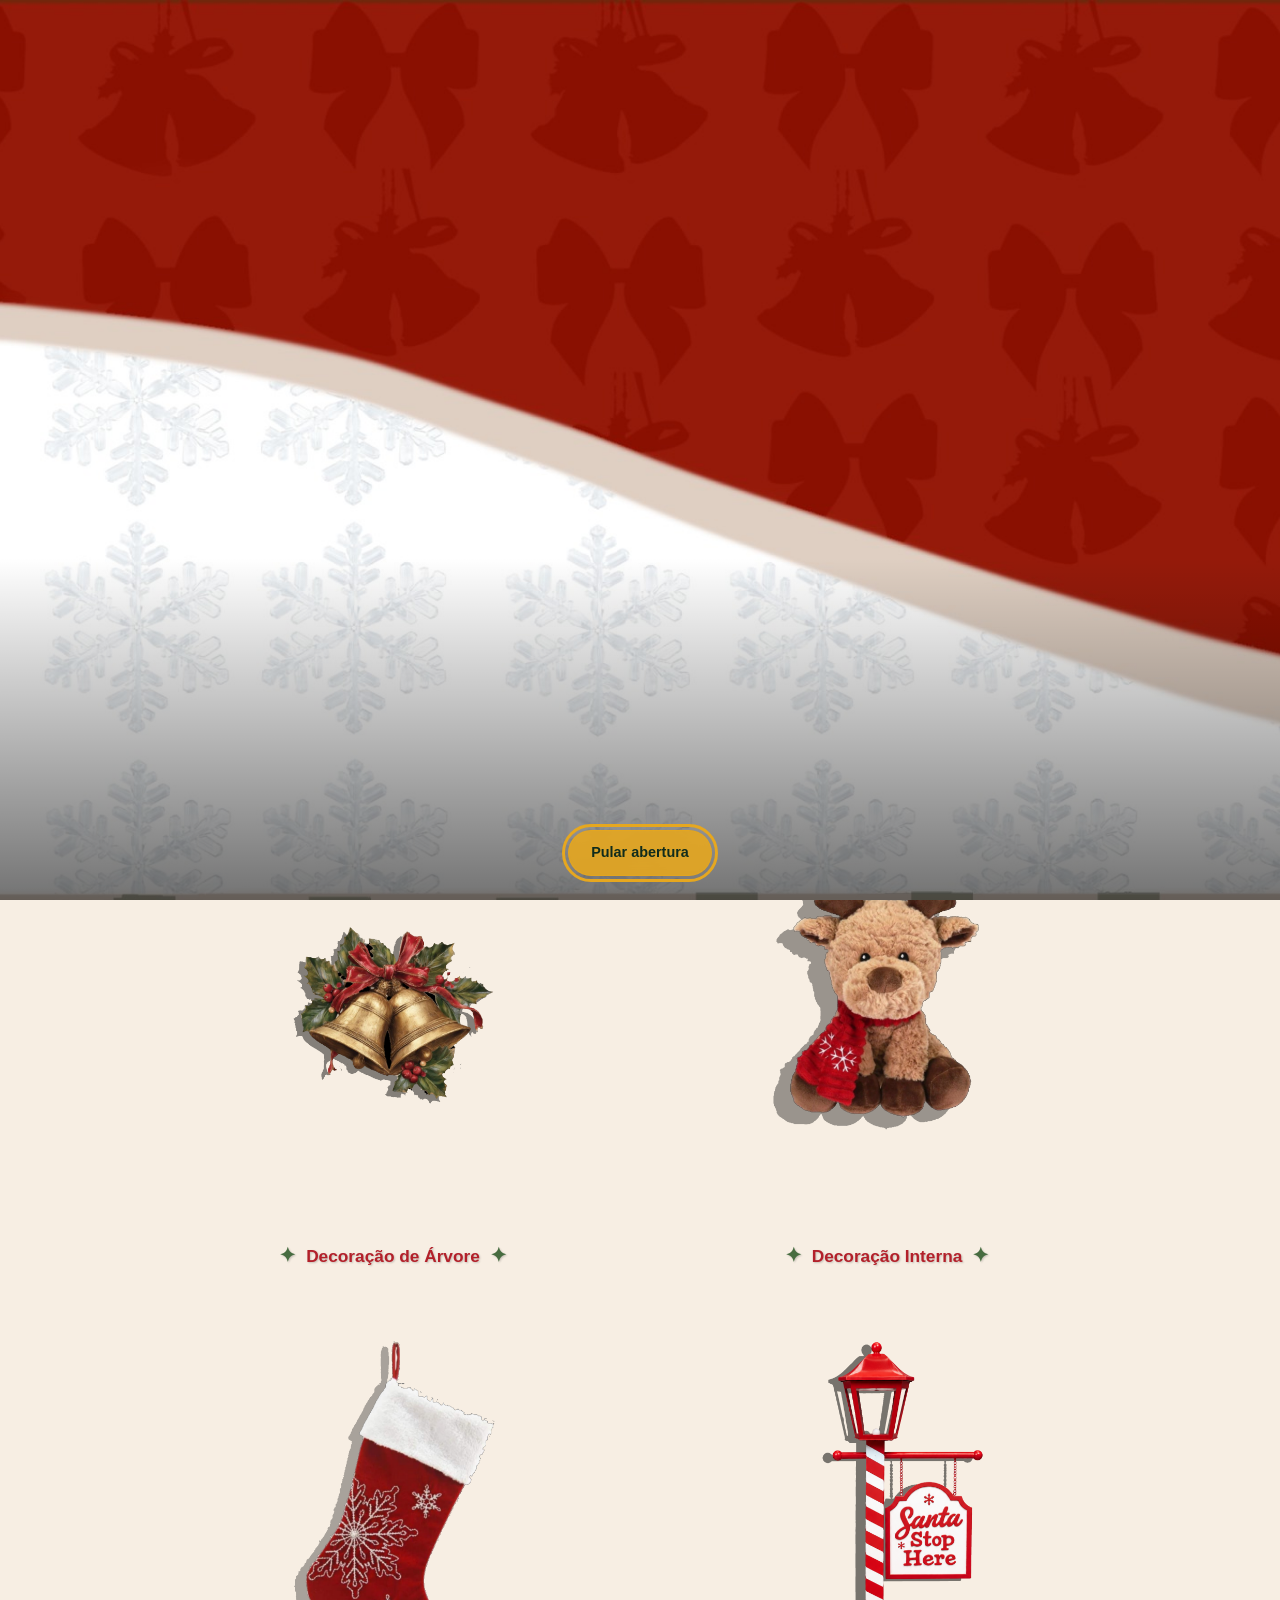
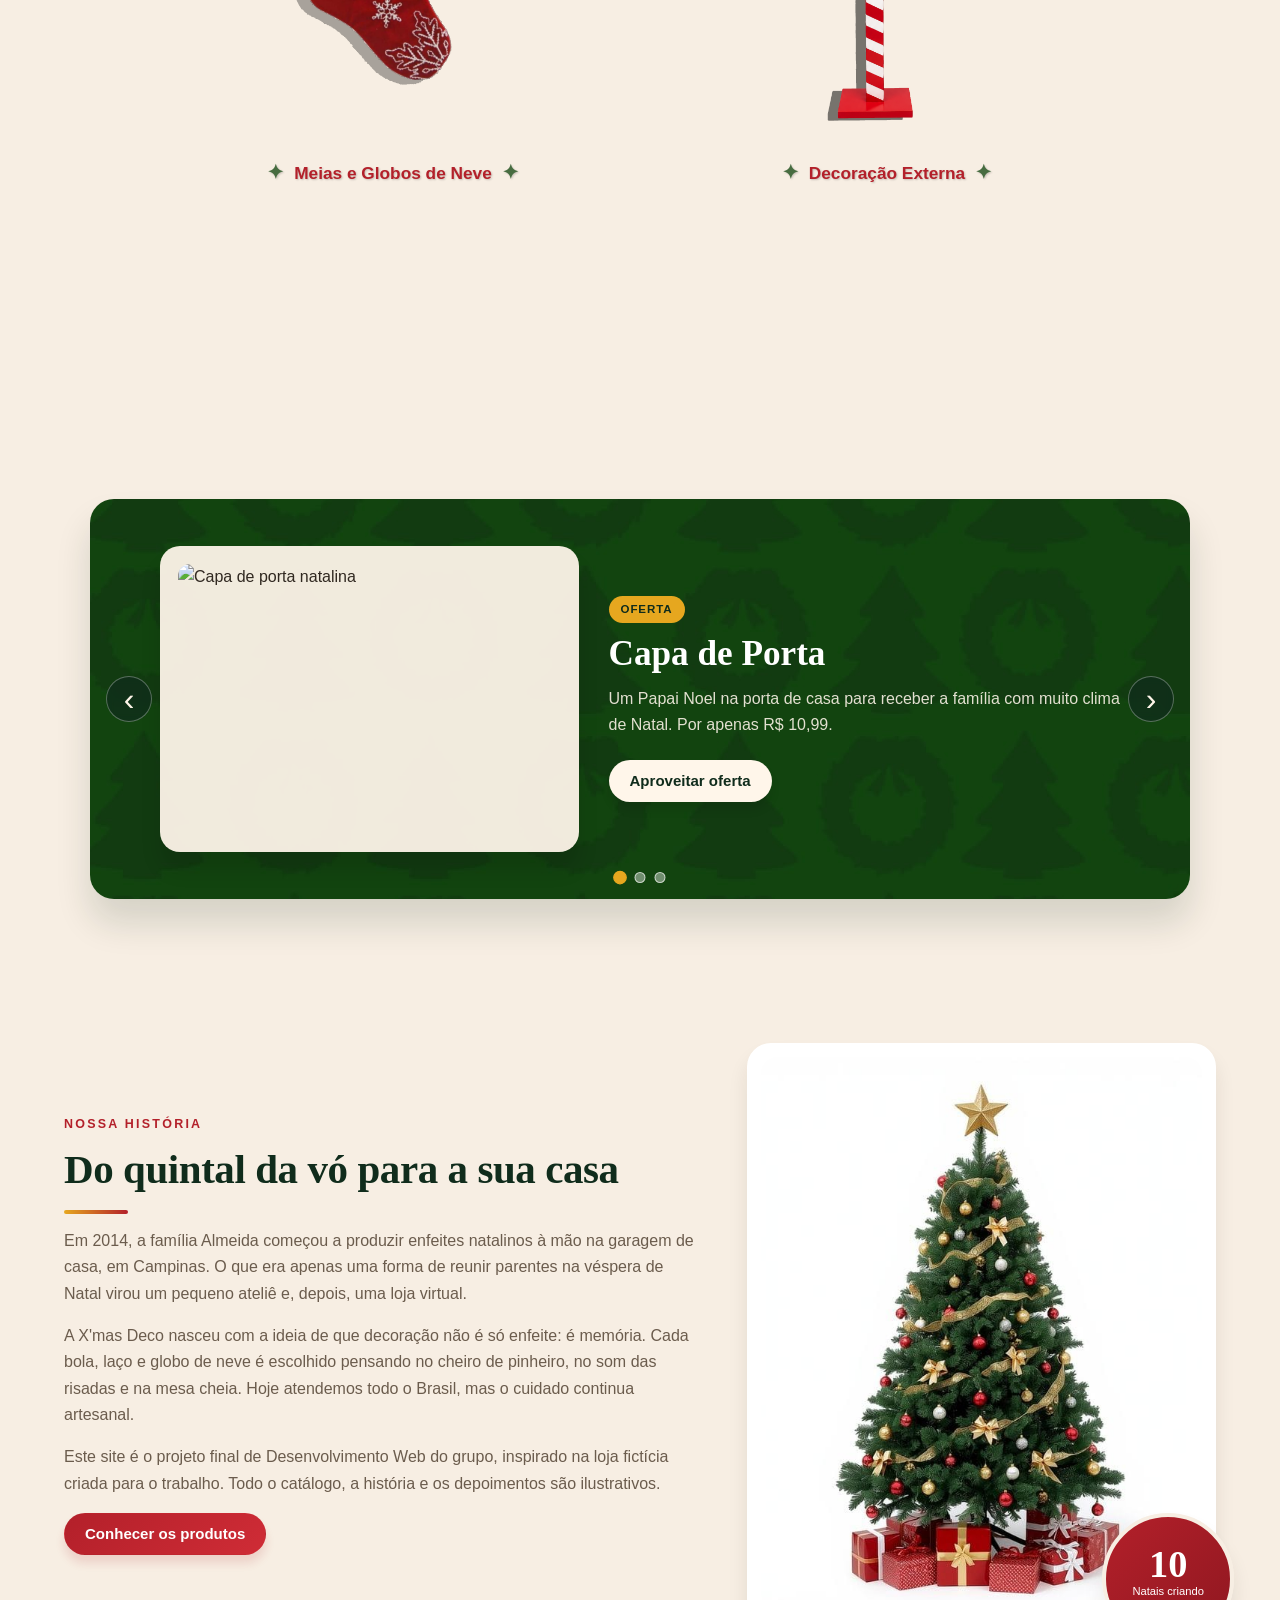
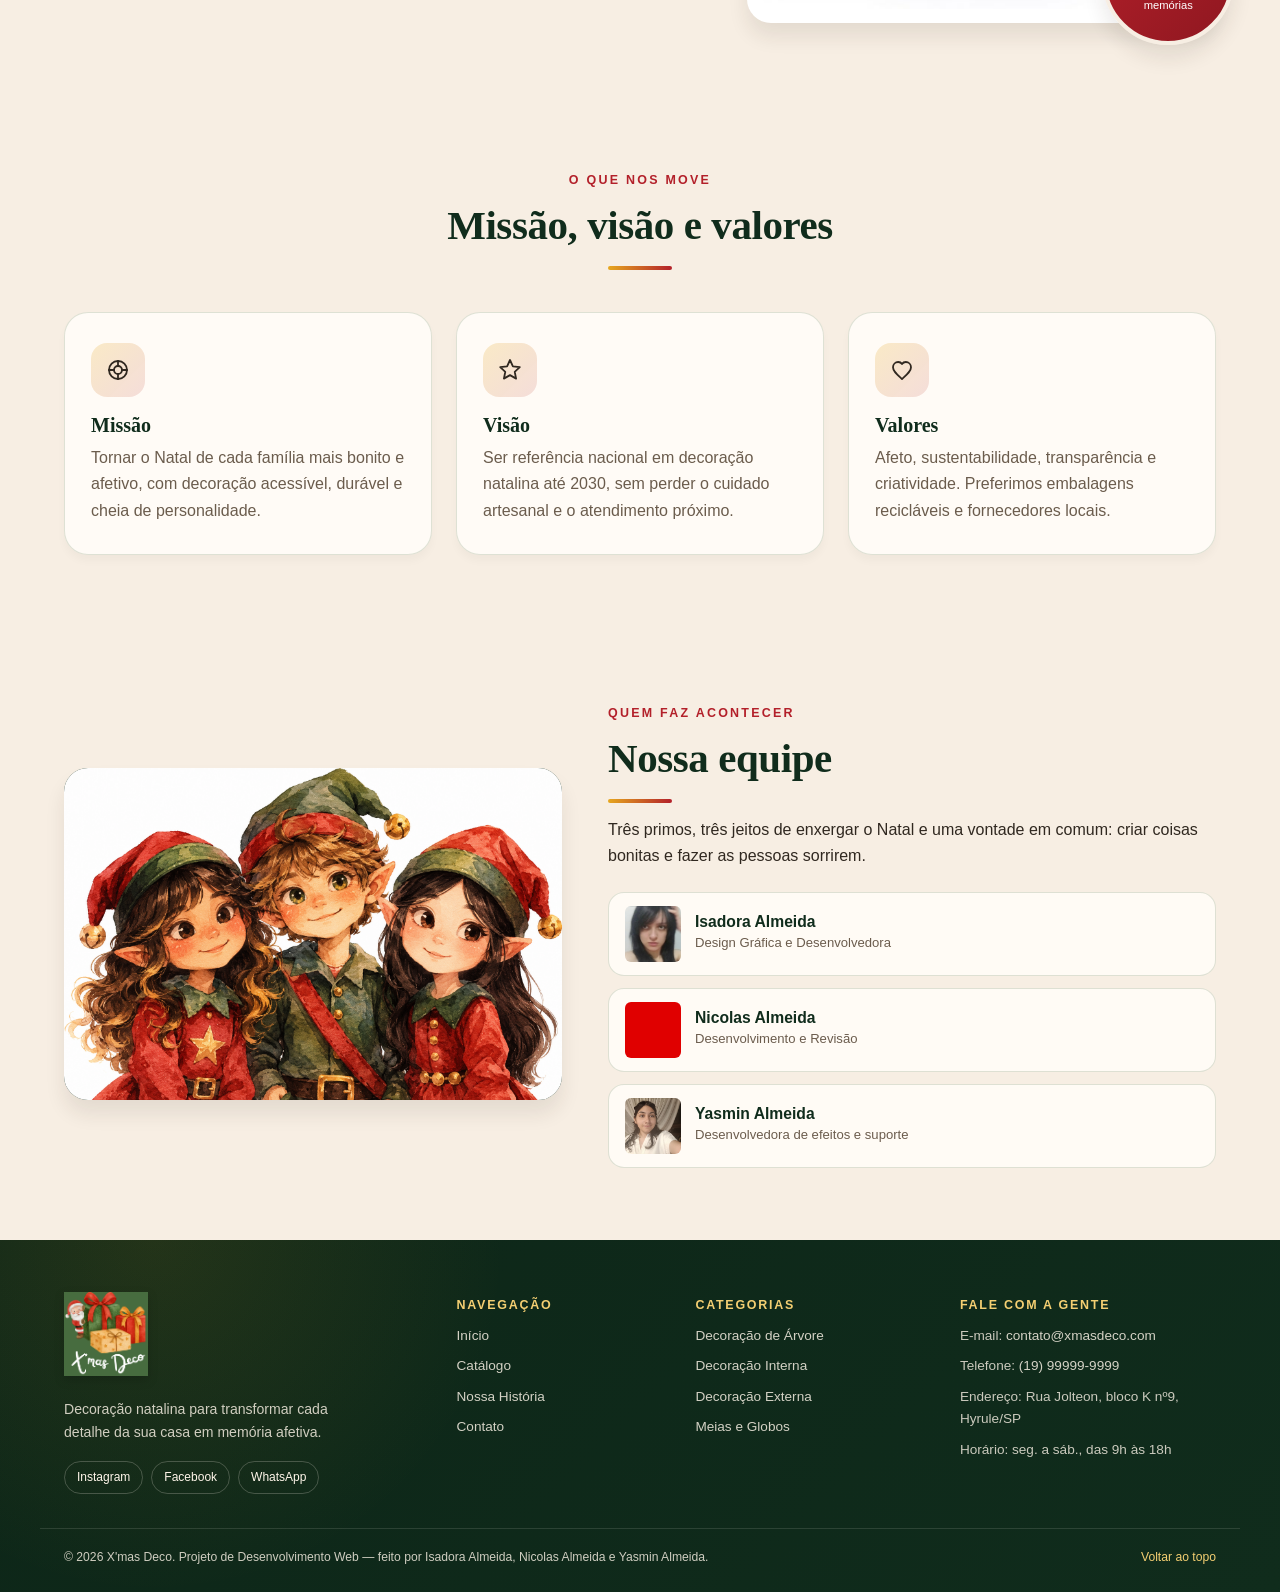
==== commit e6db36d1: "Reorganiza o site e adiciona abertura em video - Estrutura final: index.html na raiz, paginas em htm" ====
--- a/html/index.html
+++ b/html/index.html
@@ -9,9 +9,22 @@
     <link rel="icon" href="../img/logo.png" type="image/png">
     <link rel="stylesheet" href="../css/style.css">
     <link rel="stylesheet" href="../css/responsividade.css">
+
+    <noscript><style>.intro-video { display: none !important; }</style></noscript>
 </head>
 
 <body class="pagina-inicial">
+
+    <!-- Abertura em vídeo: cobre a tela inteira em qualquer dispositivo -->
+    <div class="intro-video" id="introVideo" role="dialog" aria-modal="true" aria-label="Abertura de Natal">
+        <video class="intro-video-midia" id="introVideoMidia" playsinline muted preload="auto" poster="../img/fundocontainerpropaganda.png">
+            <source src="../video-entrada/animacaopapainoel.mp4" type="video/mp4">
+        </video>
+        <div class="intro-video-controles">
+            <button class="intro-video-pular" id="introVideoPular" type="button">Pular abertura</button>
+        </div>
+    </div>
+
 
     <a class="link-pular" href="#conteudo">Pular para o conteúdo</a>
 
@@ -39,21 +52,20 @@
                 <a href="contato.html">Contato</a>
             </div>
 
-            <form class="search-form" role="search" action="decoarvore.html" method="get">
+            <form class="search-form" id="searchForm" role="search" action="#" method="get">
                 <label class="sr-only" for="searchInput">Pesquisar produtos</label>
                 <input type="search" id="searchInput" name="termo" placeholder="Pesquisar produtos..." autocomplete="off">
-                <input type="hidden" name="categoria" value="todas">
                 <button type="submit" aria-label="Buscar produtos">
                     <svg width="18" height="18" viewBox="0 0 24 24" fill="none" stroke="currentColor" stroke-width="2" stroke-linecap="round" aria-hidden="true"><circle cx="11" cy="11" r="7"></circle><line x1="16.5" y1="16.5" x2="21" y2="21"></line></svg>
                 </button>
             </form>
 
             <div class="nav-acoes">
-                <button class="icone-nav" id="btnNeve" type="button" aria-pressed="true" title="Desativar neve">
+                <button class="icone-nav ativo" id="btnNeve" type="button" aria-pressed="true" title="Desativar neve">
                     <svg width="16" height="16" viewBox="0 0 24 24" fill="none" stroke="currentColor" stroke-width="2" stroke-linecap="round" aria-hidden="true"><line x1="12" y1="2" x2="12" y2="22"></line><line x1="4" y1="7" x2="20" y2="17"></line><line x1="4" y1="17" x2="20" y2="7"></line><line x1="12" y1="2" x2="9.5" y2="4.5"></line><line x1="12" y1="2" x2="14.5" y2="4.5"></line><line x1="12" y1="22" x2="9.5" y2="19.5"></line><line x1="12" y1="22" x2="14.5" y2="19.5"></line></svg>
                     <span>Neve</span>
                 </button>
-                <button class="icone-nav carrinho-botao" id="btnCarrinho" type="button" aria-label="Abrir carrinho">
+                <button class="icone-nav carrinho-botao" id="btnCarrinho" type="button" aria-label="Abrir carrinho - 0 item(ns)">
                     <svg width="18" height="18" viewBox="0 0 24 24" fill="none" stroke="currentColor" stroke-width="2" stroke-linecap="round" stroke-linejoin="round" aria-hidden="true"><circle cx="9" cy="20" r="1.5"></circle><circle cx="18" cy="20" r="1.5"></circle><path d="M2 3h3l2.6 12.5a1.5 1.5 0 0 0 1.5 1.2h8.9a1.5 1.5 0 0 0 1.5-1.2L21.5 7H6"></path></svg>
                     <span class="carrinho-contador" data-carrinho-contador>0</span>
                 </button>
@@ -63,29 +75,27 @@
 
     <main id="conteudo">
 
-        <!-- ============================ CARROSSEL PRINCIPAL ============================ -->
+        <!-- ============================ PRIMEIRO CARROSSEL (parallax AV2WEB4) ============================ -->
         <section class="banner-carousel-container" id="home" aria-label="Destaques da loja">
             <div class="fundo-fixo" aria-hidden="true"></div>
 
             <div class="carousel-track">
-                <article class="carousel-slide">
-                    <div class="slide-content">
+                <article class="carousel-slide slide-1">
+                    <div class="slide-content santa-slide">
                         <div class="imagem-parallax">
                             <img src="../img/papainoelpropaganda.png"
                                  class="santa-img"
-                                 alt="Papai Noel com a mensagem Boas Festas"
-                                 fetchpriority="high">
+                                 alt="Papai Noel segurando presentes">
                         </div>
                     </div>
                 </article>
 
-                <article class="carousel-slide">
-                    <div class="slide-content">
+                <article class="carousel-slide slide-2">
+                    <div class="slide-content santa-slide">
                         <div class="imagem-parallax">
                             <img src="../img/meninapropaganda.png"
                                  class="santa-img"
-                                 alt="Menina sorridente em clima de Natal"
-                                 loading="lazy">
+                                 alt="Menininha feliz">
                         </div>
                     </div>
                 </article>
@@ -94,117 +104,40 @@
             <!-- A neve é criada por JavaScript dentro deste container -->
             <div id="neve-carrossel" aria-hidden="true"></div>
 
-            <button class="botao-seta prev-btn" type="button" aria-label="Destaque anterior">‹</button>
-            <button class="botao-seta next-btn" type="button" aria-label="Próximo destaque">›</button>
+            <button class="botao-seta prev-btn" type="button" aria-label="Slide anterior">&lt;</button>
+            <button class="botao-seta next-btn" type="button" aria-label="Próximo slide">&gt;</button>
             <div class="carrossel-dots hero-dots" id="heroDots" aria-label="Selecionar destaque"></div>
         </section>
 
-        <!-- ============================ VANTAGENS ============================ -->
-        <section class="faixa-vantagens" aria-label="Vantagens da loja">
-            <div class="vantagens-grid">
-                <article class="vantagem">
-                    <span class="vantagem-icone" aria-hidden="true">
-                        <svg width="26" height="26" viewBox="0 0 24 24" fill="none" stroke="currentColor" stroke-width="1.8" stroke-linecap="round" stroke-linejoin="round"><path d="M21 8l-9-5-9 5v8l9 5 9-5z"></path><path d="M3 8l9 5 9-5"></path><path d="M12 13v8"></path></svg>
-                    </span>
-                    <div>
-                        <h2>Frete grátis</h2>
-                        <p>Em compras acima de R$ 199,00</p>
-                    </div>
-                </article>
-                <article class="vantagem">
-                    <span class="vantagem-icone" aria-hidden="true">
-                        <svg width="26" height="26" viewBox="0 0 24 24" fill="none" stroke="currentColor" stroke-width="1.8" stroke-linecap="round" stroke-linejoin="round"><rect x="2" y="5" width="20" height="14" rx="2"></rect><line x1="2" y1="10" x2="22" y2="10"></line></svg>
-                    </span>
-                    <div>
-                        <h2>Até 6x sem juros</h2>
-                        <p>Nos cartões de crédito</p>
-                    </div>
-                </article>
-                <article class="vantagem">
-                    <span class="vantagem-icone" aria-hidden="true">
-                        <svg width="26" height="26" viewBox="0 0 24 24" fill="none" stroke="currentColor" stroke-width="1.8" stroke-linecap="round" stroke-linejoin="round"><path d="M1 8h13v9H1z"></path><path d="M14 11h5l3 3v3h-8"></path><circle cx="5.5" cy="18.5" r="1.8"></circle><circle cx="17.5" cy="18.5" r="1.8"></circle></svg>
-                    </span>
-                    <div>
-                        <h2>Entrega rápida</h2>
-                        <p>Para todo o Brasil</p>
-                    </div>
-                </article>
-                <article class="vantagem">
-                    <span class="vantagem-icone" aria-hidden="true">
-                        <svg width="26" height="26" viewBox="0 0 24 24" fill="none" stroke="currentColor" stroke-width="1.8" stroke-linecap="round" stroke-linejoin="round"><path d="M12 21C7 16.5 3 13.3 3 9.2 3 6.3 5.3 4 8.2 4c1.6 0 3 .8 3.8 2 .8-1.2 2.2-2 3.8-2C18.7 4 21 6.3 21 9.2c0 4.1-4 7.3-9 11.8z"></path></svg>
-                    </span>
-                    <div>
-                        <h2>Feito com carinho</h2>
-                        <p>Peças selecionadas à mão</p>
-                    </div>
-                </article>
-            </div>
-        </section>
-
-        <!-- ============================ CATEGORIAS ============================ -->
-        <section class="secao secao-categorias" id="catalogo" aria-labelledby="tituloCategorias">
-            <div class="secao-cabecalho revelar">
-                <span class="secao-sobretitulo">Encontre o seu estilo</span>
-                <h2 class="secao-titulo" id="tituloCategorias">Compre por categoria</h2>
-                <p class="secao-descricao">São 40 produtos divididos em 4 categorias para decorar cada cantinho da sua casa.</p>
-            </div>
-
-            <div class="grade-categorias">
-                <a href="decoarvore.html" class="botao-categoria revelar">
-                    <span class="categoria-figura">
-                        <img src="../img/arvore.png" alt="Enfeites para árvore de Natal">
-                    </span>
-                    <span class="titulo-secao">Decoração de Árvore</span>
-                    <span class="categoria-contagem">10 produtos</span>
-                </a>
-
-                <a href="interno.html" class="botao-categoria revelar">
-                    <span class="categoria-figura">
-                        <img src="../img/produtos/casinha-relogio.jpg" alt="Decoração natalina para interiores">
-                    </span>
-                    <span class="titulo-secao">Decoração Interna</span>
-                    <span class="categoria-contagem">10 produtos</span>
-                </a>
-
-                <a href="externo.html" class="botao-categoria revelar">
-                    <span class="categoria-figura">
-                        <img src="../img/externo.png" alt="Decoração natalina para áreas externas">
-                    </span>
-                    <span class="titulo-secao">Decoração Externa</span>
-                    <span class="categoria-contagem">10 produtos</span>
-                </a>
-
-                <a href="meias-e-globos.html" class="botao-categoria revelar">
-                    <span class="categoria-figura">
-                        <img src="../img/meias.png" alt="Meias e globos de neve natalinos">
-                    </span>
-                    <span class="titulo-secao">Meias e Globos de Neve</span>
-                    <span class="categoria-contagem">10 produtos</span>
-                </a>
-            </div>
-        </section>
-
-        <!-- ============================ DESTAQUES ============================ -->
-        <section class="secao secao-destaques" aria-labelledby="tituloDestaques">
-            <div class="secao-cabecalho revelar">
-                <span class="secao-sobretitulo">Selecionados para você</span>
-                <h2 class="secao-titulo" id="tituloDestaques">Destaques de Natal</h2>
-                <p class="secao-descricao">Os queridinhos da temporada, prontos para deixar sua casa ainda mais mágica.</p>
-            </div>
-
-            <div class="catalogo-grid" id="destaques-grid" aria-live="polite"></div>
-
-            <div class="centro revelar">
-                <a class="btn btn-primario btn-grande" href="decoarvore.html">Explorar o catálogo</a>
-            </div>
-        </section>
-
-        <!-- ============================ SEGUNDO CARROSSEL / OFERTAS ============================ -->
+        <!-- ============================ BOTÕES DE CATEGORIAS (AV2WEB4) ============================ -->
+        <section class="grade-categorias" id="catalogo" aria-label="Categorias">
+            <a href="decoarvore.html" class="botao-categoria">
+                <img src="../img/arvore.png" alt="Decoração de árvore">
+                <span class="titulo-secao">Decoração de Árvore</span>
+            </a>
+
+            <a href="interno.html" class="botao-categoria">
+                <img src="../img/interno.png" alt="Decoração interna">
+                <span class="titulo-secao">Decoração Interna</span>
+            </a>
+
+            <a href="meias-e-globos.html" class="botao-categoria">
+                <img src="../img/meias.png" alt="Meias decorativas">
+                <span class="titulo-secao">Meias e Globos de Neve</span>
+            </a>
+
+            <a href="externo.html" class="botao-categoria">
+                <img src="../img/externo.png" alt="Decoração externa">
+                <span class="titulo-secao">Decoração Externa</span>
+            </a>
+        </section>
+
+        <!-- ============================ OFERTAS QUE AQUECEM O CORAÇÃO ============================ -->
         <section class="secao secao-promocoes" id="acomodacoes" aria-labelledby="tituloPromocoes">
             <div class="secao-cabecalho revelar">
                 <span class="secao-sobretitulo">Promoções da semana</span>
                 <h2 class="secao-titulo" id="tituloPromocoes">Ofertas que aquecem o coração</h2>
-                <p class="secao-descricao">Descontos especiais em peças selecionadas. Aproveite antes que o Natal chegue!</p>
+                <p class="secao-descricao">Peças selecionadas do nosso catálogo. Aproveite antes que o Natal chegue!</p>
             </div>
 
             <div class="slides-container">
@@ -212,13 +145,13 @@
                     <article class="slide-item">
                         <div class="slide-conteudo">
                             <div class="slide-imagem">
-                                <img src="../img/renabrilhante.png" alt="Rena decorativa iluminada para área externa" class="card-image">
+                                <img src="https://m.media-amazon.com/images/I/81zlw4TxsiL._AC_UF894,1000_QL80_.jpg" alt="Capa de porta natalina" class="card-image">
                             </div>
                             <div class="slide-info">
-                                <span class="slide-etiqueta">-20%</span>
-                                <h3 class="card-title">Rena Luminosa 60 cm</h3>
-                                <p>Um toque de luz para a fachada. De <s>R$ 179,90</s> por R$ 149,90.</p>
-                                <a class="btn btn-claro" href="externo.html">Aproveitar oferta</a>
+                                <span class="slide-etiqueta">Oferta</span>
+                                <h3 class="card-title">Capa de Porta</h3>
+                                <p>Um Papai Noel na porta de casa para receber a família com muito clima de Natal. Por apenas R$ 10,99.</p>
+                                <a class="btn btn-claro" href="externo.html?termo=Capa%20de%20porta&amp;produto=4">Aproveitar oferta</a>
                             </div>
                         </div>
                     </article>
@@ -226,13 +159,13 @@
                     <article class="slide-item">
                         <div class="slide-conteudo">
                             <div class="slide-imagem">
-                                <img src="../img/produtos/globos/globo-pinheiro.png" alt="Globo de neve com pinheiro dentro" class="card-image">
+                                <img src="https://down-br.img.susercontent.com/file/br-11134207-7r98o-m3pnx8718nco1b" alt="Rena de LED para decoração externa" class="card-image">
                             </div>
                             <div class="slide-info">
                                 <span class="slide-etiqueta">Destaque</span>
-                                <h3 class="card-title">Globo de Neve Pinheiro</h3>
-                                <p>O mais querido da loja, com neve artificial em suspensão.</p>
-                                <a class="btn btn-claro" href="meias-e-globos.html">Ver categoria</a>
+                                <h3 class="card-title">Rena de LED</h3>
+                                <p>Um toque de luz para a fachada e o jardim. Por apenas R$ 17,90.</p>
+                                <a class="btn btn-claro" href="externo.html?termo=Rena%20de%20Led&amp;produto=1">Ver produto</a>
                             </div>
                         </div>
                     </article>
@@ -240,13 +173,13 @@
                     <article class="slide-item">
                         <div class="slide-conteudo">
                             <div class="slide-imagem">
-                                <img src="../img/produtos/casinha-relogio.jpg" alt="Casinha relógio decorativa de Natal" class="card-image">
+                                <img src="https://bandalheira.cdn.magazord.com.br/img/2024/10/produto/14228/tpe-579-foto-2.jpg" alt="Tapete de entrada natalino" class="card-image">
                             </div>
                             <div class="slide-info">
                                 <span class="slide-etiqueta">Novidade</span>
-                                <h3 class="card-title">Casinha Relógio</h3>
-                                <p>Um charme para aparadores e estantes nesta época do ano.</p>
-                                <a class="btn btn-claro" href="interno.html">Ver categoria</a>
+                                <h3 class="card-title">Tapete Boas-vindas</h3>
+                                <p>Receba os convidados com um tapete natalino na entrada. Por apenas R$ 15,50.</p>
+                                <a class="btn btn-claro" href="interno.html?termo=Tapete&amp;produto=5">Ver produto</a>
                             </div>
                         </div>
                     </article>
@@ -258,7 +191,7 @@
             </div>
         </section>
 
-        <!-- ============================ NOSSA HISTÓRIA (SOBRE) ============================ -->
+        <!-- ============================ NOSSA HISTÓRIA ============================ -->
         <section class="secao secao-sobre" id="sobre" aria-labelledby="tituloHistoria">
             <div class="sobre-grid">
                 <div class="sobre-texto revelar">
@@ -291,6 +224,7 @@
             </div>
         </section>
 
+        <!-- ============================ MISSÃO, VISÃO E VALORES ============================ -->
         <section class="secao secao-valores" aria-labelledby="tituloValores">
             <div class="secao-cabecalho revelar">
                 <span class="secao-sobretitulo">O que nos move</span>
@@ -324,65 +258,7 @@
             </div>
         </section>
 
-        <section class="secao secao-numeros" aria-label="Números da loja">
-            <div class="numeros-grid revelar">
-                <div class="numero-item">
-                    <strong>10</strong>
-                    <span>anos de história</span>
-                </div>
-                <div class="numero-item">
-                    <strong>40</strong>
-                    <span>produtos no catálogo</span>
-                </div>
-                <div class="numero-item">
-                    <strong>4</strong>
-                    <span>categorias de decoração</span>
-                </div>
-                <div class="numero-item">
-                    <strong>3.000+</strong>
-                    <span>famílias atendidas</span>
-                </div>
-            </div>
-        </section>
-
-        <section class="secao secao-linha-tempo" aria-labelledby="tituloLinhaTempo">
-            <div class="secao-cabecalho revelar">
-                <span class="secao-sobretitulo">Nossa trajetória</span>
-                <h2 class="secao-titulo" id="tituloLinhaTempo">Um Natal de cada vez</h2>
-            </div>
-
-            <ol class="linha-tempo">
-                <li class="revelar">
-                    <span class="linha-ano">2014</span>
-                    <div>
-                        <h3>O primeiro ateliê</h3>
-                        <p>A família começa a produzir laços e bolas decoradas na garagem de casa.</p>
-                    </div>
-                </li>
-                <li class="revelar">
-                    <span class="linha-ano">2018</span>
-                    <div>
-                        <h3>A loja virtual</h3>
-                        <p>O catálogo cresce e a X'mas Deco passa a vender para todo o estado de São Paulo.</p>
-                    </div>
-                </li>
-                <li class="revelar">
-                    <span class="linha-ano">2021</span>
-                    <div>
-                        <h3>Coleção de globos de neve</h3>
-                        <p>Lançamos a linha artesanal de globos de neve, hoje a mais querida da loja.</p>
-                    </div>
-                </li>
-                <li class="revelar">
-                    <span class="linha-ano">2026</span>
-                    <div>
-                        <h3>40 produtos e um site novo</h3>
-                        <p>Chegamos a quatro categorias de decoração e a este projeto de Desenvolvimento Web feito em equipe.</p>
-                    </div>
-                </li>
-            </ol>
-        </section>
-
+        <!-- ============================ NOSSA EQUIPE ============================ -->
         <section class="secao secao-equipe" aria-labelledby="tituloEquipe">
             <div class="equipe-grid">
                 <div class="equipe-imagem revelar">
@@ -396,24 +272,24 @@
 
                     <div class="membros">
                         <article class="membro">
-                            <span class="membro-avatar" aria-hidden="true">IA</span>
+                            <span class="membro-avatar"><img src="../img/image1.png" alt="Foto de Isadora Almeida" ></span>
                             <div>
                                 <h3>Isadora Almeida</h3>
-                                <p>Criação e curadoria</p>
+                                <p>Design Gráfica e Desenvolvedora</p>
                             </div>
                         </article>
                         <article class="membro">
-                            <span class="membro-avatar" aria-hidden="true">NA</span>
+                            <span class="membro-avatar"><img src="../img/image2.png" alt="Foto de Nicolas Almeida" onerror="this.style.display='none'"></span>
                             <div>
                                 <h3>Nicolas Almeida</h3>
-                                <p>Desenvolvimento e suporte</p>
+                                <p>Desenvolvimento e Revisão</p>
                             </div>
                         </article>
                         <article class="membro">
-                            <span class="membro-avatar" aria-hidden="true">YA</span>
+                            <span class="membro-avatar"><img src="../img/image3.png" alt="Foto de Yasmin Almeida"  ></span>
                             <div>
                                 <h3>Yasmin Almeida</h3>
-                                <p>Design e atendimento</p>
+                                <p>Desenvolvedora de efeitos e suporte</p>
                             </div>
                         </article>
                     </div>
@@ -421,78 +297,8 @@
             </div>
         </section>
 
-        <!-- ============================ GALERIA ============================ -->
-        <section class="secao secao-galeria" aria-labelledby="tituloGaleria">
-            <div class="secao-cabecalho revelar">
-                <span class="secao-sobretitulo">Inspire-se</span>
-                <h2 class="secao-titulo" id="tituloGaleria">Galeria de decorações</h2>
-                <p class="secao-descricao">Clique em uma imagem para ampliar. Use as setas do teclado ou os botões para navegar.</p>
-            </div>
-
-            <div class="galeria-grid">
-                <button class="galeria-item revelar" type="button" data-lightbox="../img/arvore.png" data-legenda="Decoração de árvore — bolas, estrelas e laços">
-                    <img src="../img/arvore.png" alt="Decoração de árvore de Natal" loading="lazy">
-                    <span>Árvore</span>
-                </button>
-                <button class="galeria-item revelar" type="button" data-lightbox="../img/produtos/casinha-relogio.jpg" data-legenda="Decoração interna — peças para mesa e aparador">
-                    <img src="../img/produtos/casinha-relogio.jpg" alt="Decoração interna de Natal" loading="lazy">
-                    <span>Interna</span>
-                </button>
-                <button class="galeria-item revelar" type="button" data-lightbox="../img/externo.png" data-legenda="Decoração externa — fachadas e jardins">
-                    <img src="../img/externo.png" alt="Decoração externa de Natal" loading="lazy">
-                    <span>Externa</span>
-                </button>
-                <button class="galeria-item revelar" type="button" data-lightbox="../img/meias.png" data-legenda="Meias e globos de neve artesanais">
-                    <img src="../img/meias.png" alt="Meias e globos de neve" loading="lazy">
-                    <span>Meias e Globos</span>
-                </button>
-                <button class="galeria-item revelar" type="button" data-lightbox="../img/papainoelpropaganda.png" data-legenda="Campanha de Natal — Boas Festas!">
-                    <img src="../img/papainoelpropaganda.png" alt="Papai Noel em clima de Natal" loading="lazy">
-                    <span>Boas Festas</span>
-                </button>
-                <button class="galeria-item revelar" type="button" data-lightbox="../img/meninapropaganda.png" data-legenda="Campanha de Natal — motivos para sorrir">
-                    <img src="../img/meninapropaganda.png" alt="Menina sorridente no Natal" loading="lazy">
-                    <span>Campanha</span>
-                </button>
-                <button class="galeria-item revelar" type="button" data-lightbox="../img/renabrilhante.png" data-legenda="Rena luminosa para decoração externa">
-                    <img src="../img/renabrilhante.png" alt="Rena luminosa" loading="lazy">
-                    <span>Rena de LED</span>
-                </button>
-                <button class="galeria-item revelar" type="button" data-lightbox="../img/biscoito.png" data-legenda="Biscoito decorativo artesanal">
-                    <img src="../img/biscoito.png" alt="Biscoito decorativo de Natal" loading="lazy">
-                    <span>Artesanal</span>
-                </button>
-            </div>
-        </section>
-
-        <!-- ============================ CHAMADA FINAL ============================ -->
-        <section class="chamada-final revelar" aria-label="Convite para conhecer a loja">
-            <div class="chamada-conteudo">
-                <span class="secao-sobretitulo">A magia está chegando</span>
-                <h2>Pronto para montar o Natal perfeito?</h2>
-                <p>Explore as categorias ou fale com a nossa equipe para montar um projeto especial.</p>
-                <div class="chamada-acoes">
-                    <a class="btn btn-primario btn-grande" href="decoarvore.html">Explorar catálogo</a>
-                    <a class="btn btn-fantasma btn-grande" href="contato.html">Falar com a loja</a>
-                </div>
-            </div>
-            <img src="../img/papainoeldesktop.png" alt="" class="chamada-imagem" aria-hidden="true" loading="lazy">
-        </section>
-
     </main>
 
-    <!-- ============================ LIGHTBOX DA GALERIA ============================ -->
-    <div class="lightbox" id="lightbox" role="dialog" aria-modal="true" aria-label="Galeria ampliada" aria-hidden="true">
-        <button class="lightbox-fechar" id="fecharLightbox" type="button" aria-label="Fechar galeria">&times;</button>
-        <button class="lightbox-seta anterior" id="lightboxAnterior" type="button" aria-label="Imagem anterior">‹</button>
-        <figure class="lightbox-figura">
-            <img id="lightboxImagem" src="" alt="">
-            <figcaption id="lightboxLegenda"></figcaption>
-        </figure>
-        <button class="lightbox-seta proxima" id="lightboxProxima" type="button" aria-label="Próxima imagem">›</button>
-    </div>
-
-    <!-- ============================ RODAPÉ ============================ -->
     <footer class="site-footer">
         <div class="footer-grid">
             <div class="footer-marca">
@@ -529,8 +335,8 @@
                 <h3>Fale com a gente</h3>
                 <ul class="footer-contato">
                     <li>E-mail: <a href="mailto:contato@xmasdeco.com">contato@xmasdeco.com</a></li>
-                    <li>Telefone: <a href="tel:+5519993801902">(19) 99380-1902</a></li>
-                    <li>Endereço: Rua das Acácias, 122 — Campinas/SP</li>
+                    <li>Telefone: <a href="tel:+5519993801902">(19) 99999-9999</a></li>
+                    <li>Endereço: Rua Jolteon,  bloco K nº9, Hyrule/SP</li>
                     <li>Horário: seg. a sáb., das 9h às 18h</li>
                 </ul>
             </div>
@@ -538,7 +344,7 @@
 
         <div class="footer-base">
             <p>© <span data-ano>2026</span> X'mas Deco. Projeto de Desenvolvimento Web — feito por Isadora Almeida, Nicolas Almeida e Yasmin Almeida.</p>
-            <p>Créditos de imagens e sons no arquivo <strong>README.md</strong> do projeto · <a href="#topo">Voltar ao topo</a></p>
+            <p><a href="#topo">Voltar ao topo</a></p>
         </div>
     </footer>
 
--- a/css/style.css
+++ b/css/style.css
@@ -27,9 +27,9 @@
     --texto: #302820;
     --texto-suave: #6b5c4d;
     --borda: rgba(71, 108, 64, 0.18);
-    --sombra-suave: 0 8px 22px rgba(45, 34, 22, 0.12);
-    --sombra-media: 0 14px 40px rgba(45, 34, 22, 0.18);
-    --sombra-forte: 0 24px 70px rgba(16, 44, 28, 0.28);
+    --sombra-suave: 0 8px 11px rgba(45, 34, 22,0.06);
+    --sombra-media: 0 14px 20px rgba(45, 34, 22,0.09);
+    --sombra-forte: 0 24px 35px rgba(16, 44, 28,0.14);
     --raio: 14px;
     --raio-grande: 24px;
     --transicao: 0.3s cubic-bezier(0.22, 0.61, 0.36, 1);
@@ -241,12 +241,12 @@
     z-index: 60;
     width: 100%;
     background: linear-gradient(120deg, #3f6239 0%, var(--verde-oliva-escura) 45%, #355631 100%);
-    box-shadow: 0 3px 14px rgba(16, 44, 28, 0.18);
+    box-shadow: 0 3px 7px rgba(16, 44, 28,0.09);
     transition: box-shadow var(--transicao), background var(--transicao);
 }
 
 .site-nav.rolada {
-    box-shadow: 0 10px 28px rgba(16, 44, 28, 0.34);
+    box-shadow: 0 10px 14px rgba(16, 44, 28,0.17);
 }
 
 .nav-container {
@@ -275,7 +275,7 @@
     display: block;
     width: 66px;
     height: auto;
-    filter: drop-shadow(0 3px 6px rgba(0, 0, 0, 0.25));
+    filter: drop-shadow(0 3px 3px rgba(0, 0, 0,0.12));
 }
 
 .nav-toggle {
@@ -344,17 +344,21 @@
     transition: transform var(--transicao);
 }
 
-.nav-links a:hover,
-.nav-links a:focus-visible,
-.nav-links a.ativo {
-    color: var(--branco);
-    background: rgba(255, 255, 255, 0.08);
-}
-
-.nav-links a:hover::after,
-.nav-links a:focus-visible::after,
-.nav-links a.ativo::after {
-    transform: scaleX(1);
+/* CORREÇÃO (guia, seção 14): o destaque da navbar só aparece com o mouse
+   realmente sobre o link. No xmas-deco a classe .ativo (aplicada pelo JS ao
+   link da página atual) e o :focus-visible compartilhavam este estilo, e por
+   isso o botão ficava "em hover" sem o cursor. Agora só :hover (em
+   dispositivos com mouse) ativa o efeito; o foco por teclado usa apenas o
+   contorno padrão. */
+@media (hover: hover) and (pointer: fine) {
+    .nav-links a:hover {
+        color: var(--branco);
+        background: rgba(255, 255, 255, 0.08);
+    }
+
+    .nav-links a:hover::after {
+        transform: scaleX(1);
+    }
 }
 
 .search-form {
@@ -489,12 +493,12 @@
 .btn-primario {
     background: linear-gradient(135deg, var(--vermelho-natal), #cf2c36);
     color: var(--branco);
-    box-shadow: 0 8px 20px rgba(179, 32, 42, 0.28);
+    box-shadow: 0 8px 10px rgba(179, 32, 42,0.14);
 }
 
 .btn-primario:hover {
     background: linear-gradient(135deg, var(--vermelho-escuro), var(--vermelho-natal));
-    box-shadow: 0 12px 26px rgba(179, 32, 42, 0.36);
+    box-shadow: 0 12px 13px rgba(179, 32, 42,0.18);
 }
 
 .btn-fantasma {
@@ -511,7 +515,7 @@
 .btn-claro {
     background: var(--creme);
     color: var(--verde-profundo);
-    box-shadow: 0 8px 20px rgba(0, 0, 0, 0.18);
+    box-shadow: 0 8px 10px rgba(0, 0, 0,0.09);
 }
 
 .btn-claro:hover {
@@ -783,7 +787,7 @@
     background: rgba(255, 252, 247, 0.94);
     text-align: center;
     text-decoration: none;
-    box-shadow: 0 6px 18px rgba(45, 34, 22, 0.07);
+    box-shadow: 0 6px 9px rgba(45, 34, 22,0.04);
     transition: transform var(--transicao), box-shadow var(--transicao), border-color var(--transicao);
 }
 
@@ -859,7 +863,7 @@
     border: 1px solid var(--borda);
     border-radius: var(--raio-grande);
     background: #fffcf7;
-    box-shadow: 0 5px 16px rgba(45, 34, 22, 0.07);
+    box-shadow: 0 5px 8px rgba(45, 34, 22,0.04);
     cursor: pointer;
     transition: transform var(--transicao), box-shadow var(--transicao), border-color var(--transicao);
 }
@@ -905,7 +909,7 @@
     font-weight: 800;
     letter-spacing: 0.06em;
     text-transform: uppercase;
-    box-shadow: 0 4px 10px rgba(0, 0, 0, 0.15);
+    box-shadow: 0 4px 5px rgba(0, 0, 0,0.07);
 }
 
 .selo-promocao {
@@ -1007,9 +1011,7 @@
     overflow: hidden;
     border-radius: var(--raio-grande);
     background-color: var(--verde-profundo);
-    background-image:
-        linear-gradient(115deg, rgba(16, 44, 28, 0.9), rgba(28, 65, 21, 0.55)),
-        url("../img/fundoverde.jpeg");
+    background-image: url("../img/fundoverde.jpeg");
     background-size: cover;
     background-position: center;
     box-shadow: var(--sombra-forte);
@@ -1041,7 +1043,7 @@
     padding: 18px;
     border-radius: 20px;
     background: rgba(255, 246, 234, 0.94);
-    box-shadow: 0 18px 40px rgba(0, 0, 0, 0.25);
+    box-shadow: 0 18px 20px rgba(0, 0, 0,0.12);
 }
 
 .slide-item .card-image {
@@ -1213,7 +1215,7 @@
     object-fit: contain;
     transform: translateY(-50%) rotate(-3deg);
     opacity: 0.95;
-    filter: drop-shadow(0 20px 30px rgba(0, 0, 0, 0.3));
+    filter: drop-shadow(0 20px 15px rgba(0, 0, 0,0.15));
 }
 
 .categoria-hero .page-hero-conteudo {
@@ -1237,7 +1239,7 @@
     border: 1px solid var(--borda);
     border-radius: var(--raio-grande);
     background: rgba(255, 252, 247, 0.92);
-    box-shadow: 0 6px 18px rgba(45, 34, 22, 0.06);
+    box-shadow: 0 6px 9px rgba(45, 34, 22,0.03);
 }
 
 .filtros {
@@ -1425,7 +1427,7 @@
     border: 1px solid var(--borda);
     border-radius: var(--raio-grande);
     background: rgba(255, 252, 247, 0.94);
-    box-shadow: 0 6px 18px rgba(45, 34, 22, 0.06);
+    box-shadow: 0 6px 9px rgba(45, 34, 22,0.03);
     transition: transform var(--transicao), box-shadow var(--transicao);
 }
 
@@ -1528,7 +1530,7 @@
     font-family: var(--fonte-titulo);
     font-size: 0.9rem;
     font-weight: 700;
-    box-shadow: 0 4px 12px rgba(179, 32, 42, 0.25);
+    box-shadow: 0 4px 6px rgba(179, 32, 42,0.12);
 }
 
 .linha-tempo h3 {
@@ -1756,7 +1758,7 @@
     border: 1px solid var(--borda);
     border-radius: var(--raio-grande);
     background: #fffcf7;
-    box-shadow: 0 6px 18px rgba(45, 34, 22, 0.07);
+    box-shadow: 0 6px 9px rgba(45, 34, 22,0.04);
     transition: transform var(--transicao), box-shadow var(--transicao);
 }
 
@@ -1911,7 +1913,7 @@
     max-width: 100%;
     max-height: 76vh;
     border-radius: 14px;
-    box-shadow: 0 20px 60px rgba(0, 0, 0, 0.5);
+    box-shadow: 0 20px 30px rgba(0, 0, 0,0.25);
     animation: surgir 0.35s ease;
 }
 
@@ -2279,7 +2281,7 @@
     border: 1px solid var(--borda);
     border-radius: var(--raio-grande);
     background: rgba(255, 252, 247, 0.95);
-    box-shadow: 0 5px 16px rgba(45, 34, 22, 0.06);
+    box-shadow: 0 5px 8px rgba(45, 34, 22,0.03);
 }
 
 .credito-bloco h2 {
@@ -2349,7 +2351,7 @@
     flex-direction: column;
     width: min(420px, 100%);
     background: var(--creme);
-    box-shadow: -20px 0 60px rgba(10, 24, 15, 0.3);
+    box-shadow: -20px 0 30px rgba(10, 24, 15,0.15);
     transform: translateX(105%);
     visibility: hidden;
     transition: transform 0.45s cubic-bezier(0.22, 0.61, 0.36, 1), visibility 0.45s;
@@ -2774,7 +2776,7 @@
     width: 84px;
     height: auto;
     margin-bottom: 14px;
-    filter: drop-shadow(0 4px 10px rgba(0, 0, 0, 0.35));
+    filter: drop-shadow(0 4px 5px rgba(0, 0, 0,0.17));
 }
 
 .footer-marca p {
@@ -2886,7 +2888,7 @@
     background: rgba(28, 65, 21, 0.92);
     color: var(--creme);
     font-size: 0.95rem;
-    box-shadow: 0 6px 18px rgba(16, 44, 28, 0.3);
+    box-shadow: 0 6px 9px rgba(16, 44, 28,0.15);
     backdrop-filter: blur(4px);
     transition: background var(--transicao), transform var(--transicao);
 }
@@ -2922,7 +2924,7 @@
     color: var(--branco);
     font-size: 1.2rem;
     font-weight: 700;
-    box-shadow: 0 6px 18px rgba(16, 44, 28, 0.3);
+    box-shadow: 0 6px 9px rgba(16, 44, 28,0.15);
     opacity: 0;
     visibility: hidden;
     transform: translateY(12px);
@@ -2986,3 +2988,406 @@
 @keyframes girarLento {
     to { transform: rotate(360deg); }
 }
+
+
+/* Produtos!*/
+
+.categoria-topo {
+    padding-bottom: 8px;
+}
+
+.categoria-sub {
+    max-width: 640px;
+    margin: 0 auto;
+    color: var(--texto-suave);
+    text-align: center;
+}
+
+/* Faixa de resultados da busca da navbar */
+.aviso-busca {
+    display: flex;
+    flex-wrap: wrap;
+    align-items: center;
+    justify-content: center;
+    gap: 6px 16px;
+    width: min(1200px, calc(100% - 40px));
+    margin: 14px auto 0;
+    padding: 12px 16px;
+    border: 1px solid var(--borda);
+    border-radius: 10px;
+    background: rgba(255, 252, 247, 0.92);
+    font-family: Arial, sans-serif;
+    font-size: 0.92rem;
+    text-align: center;
+}
+
+.aviso-busca[hidden] {
+    display: none;
+}
+
+.aviso-limpar {
+    font-weight: 700;
+}
+
+/* ----- Vitrine (AV2WEB4) ----- */
+
+.catalogo-grid {
+    grid-template-columns: repeat(auto-fill, minmax(220px, 1fr));
+    gap: 22px;
+    width: min(1200px, 100%);
+    margin: 0 auto;
+    padding: 28px 20px 48px;
+    font-family: Arial, sans-serif;
+}
+
+.card-produto {
+    justify-content: space-between;
+    padding: 15px;
+    overflow: visible;
+    border: 1px solid rgba(179, 32, 42, 0.3);
+    border-radius: 10px;
+    background: #dfd3c1;
+    text-align: center;
+    box-shadow: 0 3px 5px rgba(0, 0, 0, 0.04);
+    cursor: default;
+    transition: transform 0.2s ease, box-shadow 0.2s ease;
+}
+
+.card-produto:hover {
+    border-color: rgba(179, 32, 42, 0.3);
+    transform: translateY(-4px);
+    box-shadow: 0 7px 9px rgba(0, 0, 0, 0.07);
+}
+
+.produto-img {
+    width: 100%;
+    height: 170px;
+    border-radius: 5px;
+    object-fit: contain;
+}
+
+.card-produto:hover .produto-img {
+    transform: none;
+}
+
+.produto-info {
+    flex: 0 0 auto;
+    gap: 7px;
+    margin-top: 12px;
+    padding: 0;
+}
+
+.produto-categoria {
+    color: #777;
+    font-size: 0.8rem;
+    font-weight: 400;
+    letter-spacing: 0;
+    text-transform: uppercase;
+}
+
+.produto-nome {
+    margin: 0;
+    color: #333;
+    font-family: Arial, sans-serif;
+    font-size: 1rem;
+}
+
+.produto-preco {
+    margin: 0;
+    color: var(--vermelho-natal);
+    font-size: 1.12rem;
+    font-weight: 700;
+}
+
+.btn-comprar {
+    margin-top: 8px;
+    padding: 9px 12px;
+    border: 0;
+    border-radius: 5px;
+    background: var(--vermelho-natal);
+    color: #fff;
+    font-weight: 700;
+}
+
+.btn-comprar:hover {
+    background: #8f1720;
+    color: #fff;
+    transform: none;
+}
+
+/* Produto encontrado pela busca */
+.produto-encontrado {
+    outline: 3px solid var(--dourado);
+    outline-offset: 3px;
+    animation: destaqueBusca 1.4s ease 2;
+}
+
+@keyframes destaqueBusca {
+    0%, 100% { transform: translateY(0); }
+    50% { transform: translateY(-6px); }
+}
+
+/* ============================ 14. AJUSTES DA BASE AV2WEB4 ============================ */
+/* Reaplica a estética do AV2WEB4 (carrossel com parallax, linha verde, botões
+   de categoria) sobre a navbar, o rodapé, as ofertas e as demais seções
+   vindas do xmas-deco. */
+
+/* Evita que âncoras fiquem escondidas atrás da navbar fixa */
+#home,
+#catalogo,
+#sobre,
+#acomodacoes {
+    scroll-margin-top: 96px;
+}
+
+/* ============================ PRIMEIRO CARROSSEL (AV2WEB4) ============================ */
+
+.banner-carousel-container {
+    min-height: 460px;
+    /* Linha verde de divisão entre o carrossel e o restante da página */
+    border-bottom: 8px solid var(--verde-oliva-escura);
+    box-shadow: 0 1px 0 rgba(255, 255, 255, 0.6);
+}
+
+.carousel-track {
+    min-height: 460px;
+}
+
+.carousel-slide {
+    min-height: 460px;
+    align-items: flex-end;
+}
+
+.slide-content {
+    align-items: flex-end;
+    min-height: 630px;
+    padding: 0;
+}
+
+.imagem-parallax {
+    align-items: flex-end;
+    flex: 0 0 100%;
+    top: 35px;
+}
+
+.santa-img {
+    width: 800px;
+    max-width: none;
+    max-height: none;
+    object-position: bottom center;
+}
+
+/* ============================ BOTÕES DE CATEGORIAS (AV2WEB4) ============================ */
+
+.grade-categorias {
+    display: grid;
+    grid-template-columns: repeat(2, minmax(0, 1fr));
+    gap: 28px;
+    width: min(1000px, 100%);
+    margin: 38px auto 0;
+    padding: 20px;
+}
+
+.botao-categoria {
+    display: flex;
+    flex-direction: column;
+    align-items: center;
+    justify-content: flex-start;
+    min-width: 0;
+    padding: 0;
+    border: 0;
+    border-radius: 0;
+    background: transparent;
+    box-shadow: none;
+    color: var(--dourado);
+    text-align: center;
+    text-decoration: none;
+    transition: transform 0.2s ease;
+}
+
+.botao-categoria:hover {
+    border-color: transparent;
+    box-shadow: none;
+    transform: scale(1.04);
+}
+
+.botao-categoria img {
+    display: block;
+    width: min(270px, 100%);
+    height: auto;
+    margin-bottom: 10px;
+    object-fit: contain;
+}
+
+.botao-categoria .titulo-secao {
+    position: relative;
+    margin: 0 0 35px;
+    color: var(--vermelho-natal);
+    font-family: Arial, sans-serif;
+    font-size: 1.08rem;
+    font-weight: 700;
+    text-align: center;
+    text-shadow: 1px 1px 2px rgba(0, 0, 0, 0.2);
+}
+
+.botao-categoria .titulo-secao::before {
+    content: "\2726";
+    margin-right: 10px;
+    color: var(--verde-oliva-escura);
+    font-size: 20px;
+}
+
+.botao-categoria .titulo-secao::after {
+    content: "\2726";
+    margin-left: 10px;
+    color: var(--verde-oliva-escura);
+    font-size: 20px;
+}
+
+/* ============================ SEÇÕES DE TEXTO SOBRE O FUNDO ============================ */
+
+.secao-sobre,
+.secao-valores,
+.secao-equipe {
+    background: transparent;
+}
+
+/* ============================ EQUIPE: AVATARES ============================ */
+
+/* Quadrado vermelho sólido enquanto a imagem (img/image1-3.png) não existir.
+   Se a imagem carregar, ela cobre o quadrado; se falhar, o onerror a oculta. */
+.membro-avatar {
+    flex: 0 0 auto;
+    width: 56px;
+    height: 56px;
+    padding: 0;
+    overflow: hidden;
+    border-radius: 6px;
+    background: #e00000;
+}
+
+.membro-avatar img {
+    display: block;
+    width: 100%;
+    height: 100%;
+    object-fit: cover;
+}
+
+/* ============================ PÁGINA DE CONTATO ============================ */
+
+.contato-unico {
+    width: min(680px, 100%);
+    margin: 0 auto;
+}
+
+.titulo-pagina {
+    margin: 0 0 8px;
+    color: var(--verde-profundo);
+    font-size: clamp(1.8rem, 3.2vw, 2.6rem);
+    text-align: center;
+}
+
+.titulo-pagina::before,
+.titulo-pagina::after {
+    content: "\2726";
+    color: var(--verde-oliva-escura);
+    font-size: 0.6em;
+    vertical-align: middle;
+}
+
+.titulo-pagina::before {
+    margin-right: 12px;
+}
+
+.titulo-pagina::after {
+    margin-left: 12px;
+}
+
+/* ============================ 15. ABERTURA EM VÍDEO ============================ */
+
+.intro-video {
+    position: fixed;
+    inset: 0;
+    z-index: 9999;
+    display: grid;
+    width: 100vw;
+    height: 100vh;
+    height: 100dvh;
+    place-items: center;
+    overflow: hidden;
+    background: #000;
+    opacity: 1;
+    visibility: visible;
+    transition: opacity 0.45s ease, visibility 0.45s ease;
+}
+
+.intro-video.saindo {
+    opacity: 0;
+    visibility: hidden;
+    pointer-events: none;
+}
+
+.intro-video-midia {
+    position: absolute;
+    inset: 0;
+    display: block;
+    width: 100%;
+    height: 100%;
+    background: #000;
+    object-fit: cover;
+    object-position: center;
+}
+
+.intro-video::after {
+    content: "";
+    position: absolute;
+    inset: auto 0 0;
+    height: 38%;
+    background: linear-gradient(180deg, transparent, rgba(0, 0, 0, 0.55));
+    pointer-events: none;
+}
+
+.intro-video-controles {
+    position: absolute;
+    left: 50%;
+    bottom: max(24px, env(safe-area-inset-bottom));
+    z-index: 2;
+    display: flex;
+    flex-wrap: wrap;
+    justify-content: center;
+    gap: 10px;
+    width: min(92%, 520px);
+    transform: translateX(-50%);
+}
+
+.intro-video button {
+    min-height: 44px;
+    padding: 10px 22px;
+    border: 1px solid rgba(255, 246, 234, 0.55);
+    border-radius: 99px;
+    background: rgba(16, 44, 28, 0.72);
+    color: var(--creme);
+    font-size: 0.9rem;
+    font-weight: 700;
+    backdrop-filter: blur(6px);
+    transition: background var(--transicao), transform var(--transicao), opacity var(--transicao);
+}
+
+.intro-video button:hover {
+    background: var(--vermelho-natal);
+    transform: translateY(-2px);
+}
+
+.intro-video-pular {
+    border-color: rgba(230, 167, 31, 0.8) !important;
+    background: rgba(230, 167, 31, 0.9) !important;
+    color: var(--verde-profundo) !important;
+}
+
+.intro-video-pular:hover {
+    background: var(--dourado) !important;
+}
+
+body.intro-ativa {
+    overflow: hidden;
+}
--- a/css/responsividade.css
+++ b/css/responsividade.css
@@ -1149,3 +1149,126 @@
         text-decoration: underline;
     }
 }
+
+/* ==================== 8. AJUSTES RESPONSIVOS DA BASE AV2WEB4 ==================== */
+
+@media (max-width: 900px) {
+    .santa-img {
+        width: 640px;
+    }
+}
+
+@media (max-width: 768px) {
+    .banner-carousel-container,
+    .carousel-track,
+    .carousel-slide,
+    .slide-content {
+        min-height: 370px;
+    }
+
+    .slide-content {
+        padding: 0;
+    }
+
+    .santa-img {
+        width: min(450px, 100vw);
+    }
+
+    .grade-categorias {
+        gap: 18px;
+        margin-top: 24px;
+        padding: 14px;
+    }
+
+    .botao-categoria img {
+        width: min(100%, 190px);
+    }
+
+    .botao-categoria .titulo-secao {
+        margin-bottom: 18px;
+        font-size: 0.98rem;
+    }
+
+    .botao-categoria .titulo-secao::before,
+    .botao-categoria .titulo-secao::after {
+        font-size: 16px;
+    }
+}
+
+@media (max-width: 420px) {
+    .banner-carousel-container,
+    .carousel-track,
+    .carousel-slide,
+    .slide-content {
+        min-height: 330px;
+    }
+
+    .santa-img {
+        width: 100vw;
+    }
+
+    .grade-categorias {
+        gap: 10px;
+        padding: 10px;
+    }
+
+    .botao-categoria .titulo-secao {
+        font-size: 0.86rem;
+    }
+
+    .botao-categoria .titulo-secao::before,
+    .botao-categoria .titulo-secao::after {
+        margin-inline: 4px;
+        font-size: 13px;
+    }
+}
+
+/* ==================== 9. VITRINE DAS PÁGINAS DE CATEGORIA ==================== */
+
+@media (max-width: 768px) {
+    .catalogo-grid {
+        grid-template-columns: repeat(auto-fill, minmax(155px, 1fr));
+        gap: 13px;
+        padding: 16px 12px 36px;
+    }
+
+    .card-produto {
+        padding: 10px;
+    }
+
+    .produto-img {
+        height: 135px;
+    }
+}
+
+@media (max-width: 420px) {
+    .catalogo-grid {
+        grid-template-columns: repeat(2, minmax(0, 1fr));
+    }
+
+    .btn-comprar {
+        padding: 8px 6px;
+        font-size: 0.82rem;
+    }
+}
+
+/* ==================== 10. ABERTURA EM VÍDEO ==================== */
+
+@media (max-width: 560px) {
+    .intro-video-controles {
+        bottom: max(18px, env(safe-area-inset-bottom));
+        gap: 8px;
+    }
+
+    .intro-video button {
+        min-height: 40px;
+        padding: 9px 16px;
+        font-size: 0.82rem;
+    }
+}
+
+@media (max-height: 520px) and (orientation: landscape) {
+    .intro-video-controles {
+        bottom: 10px;
+    }
+}
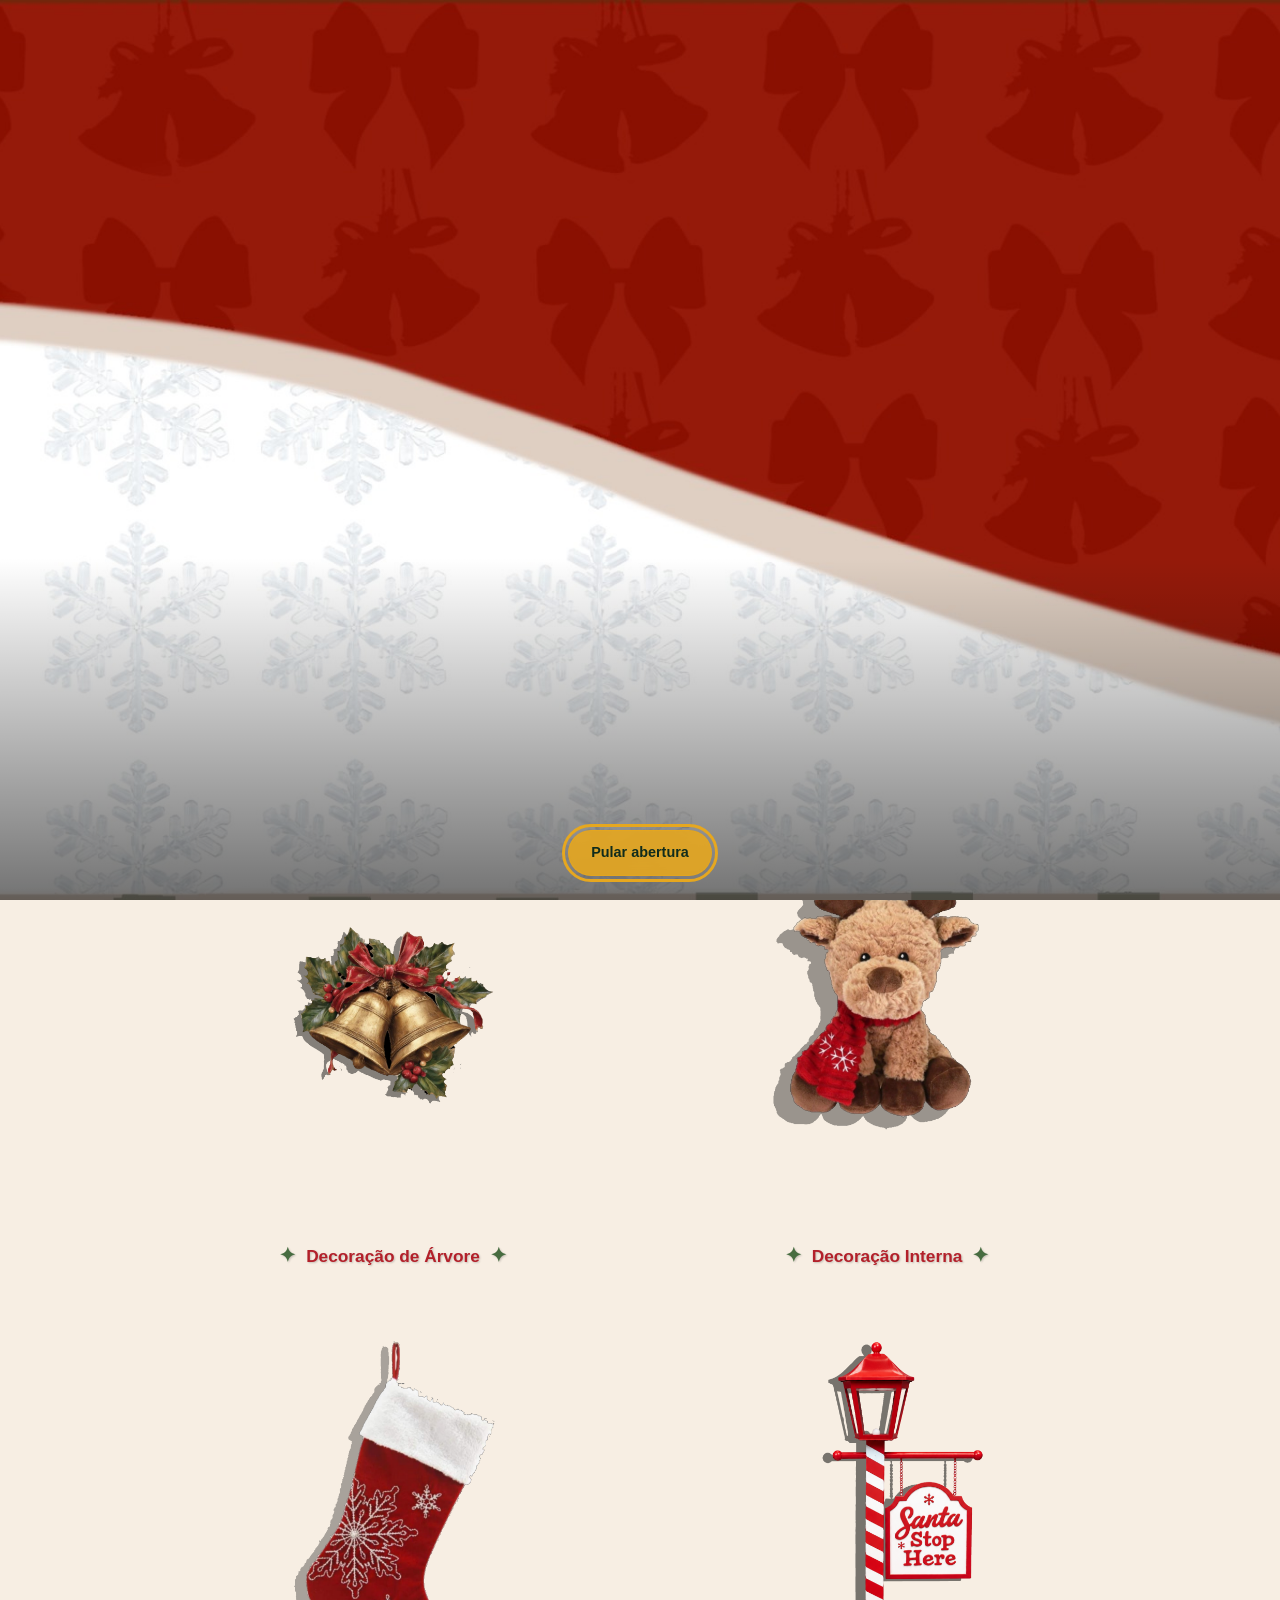
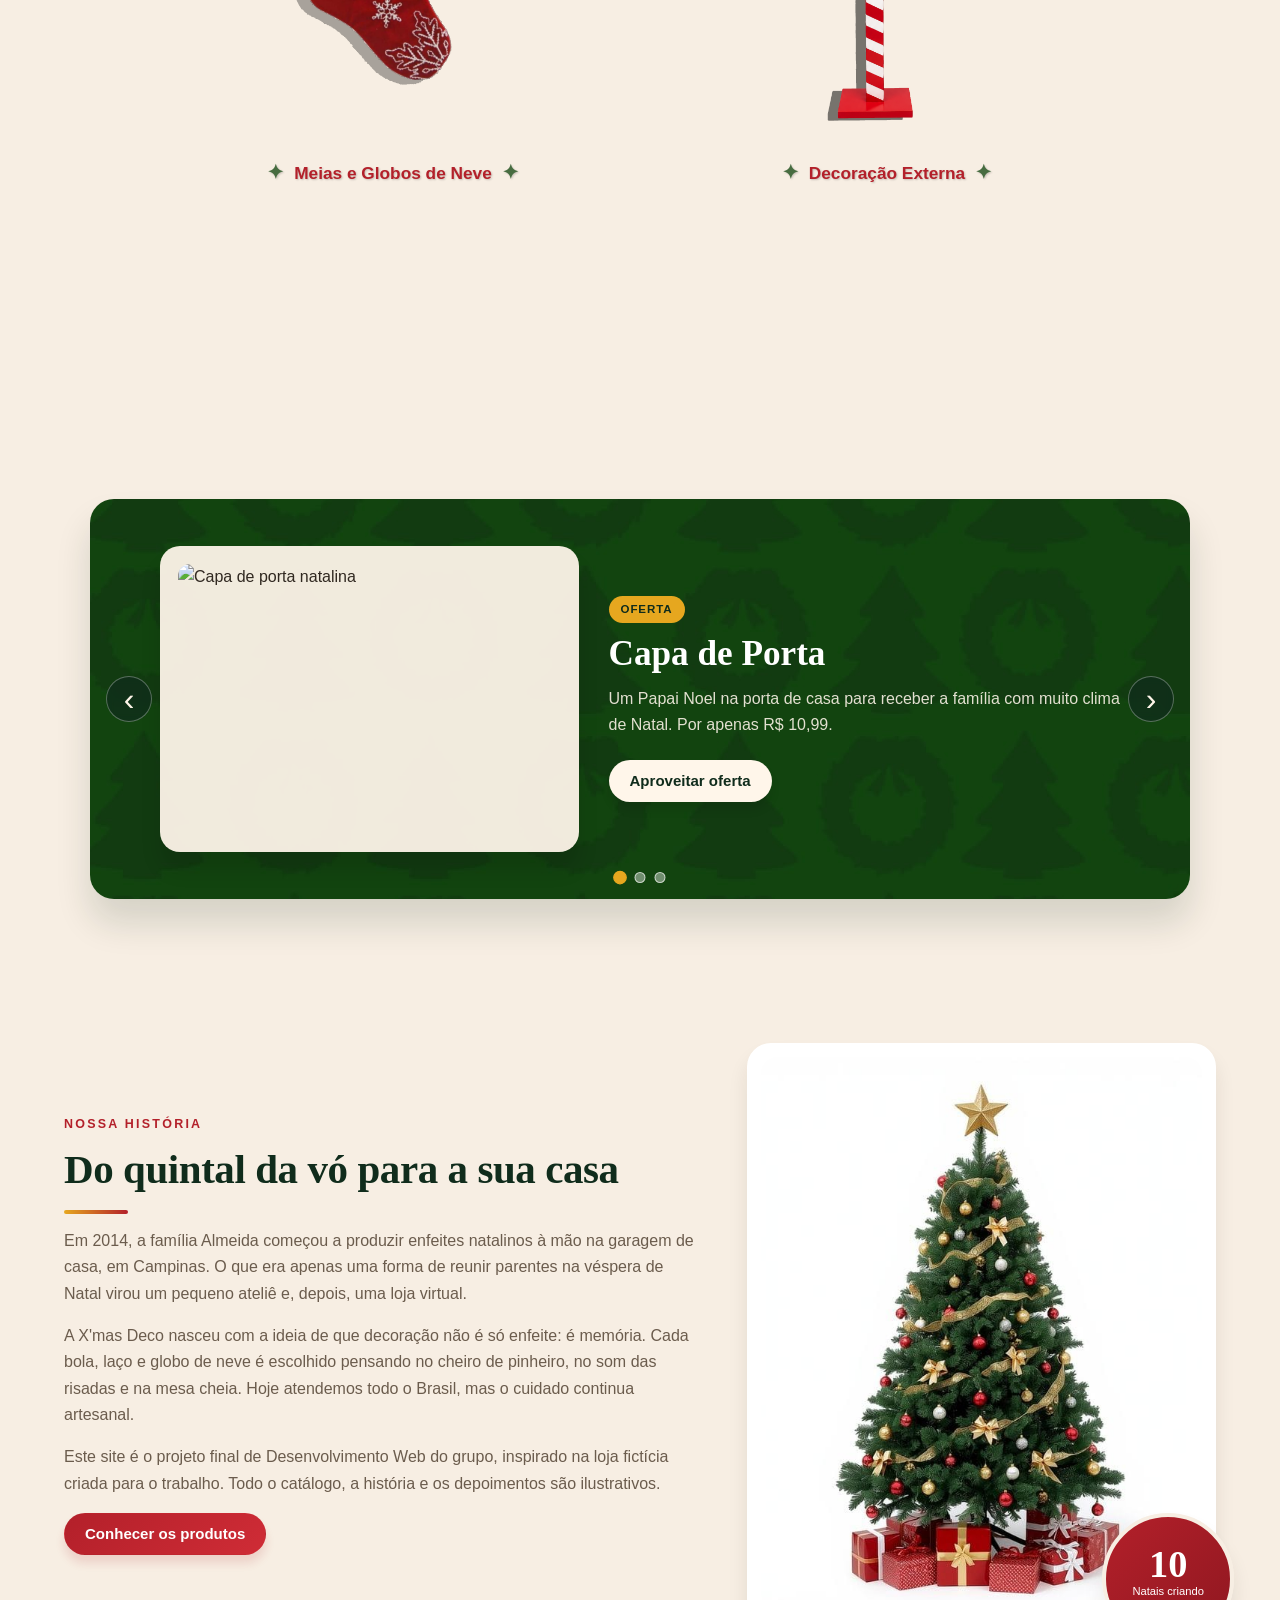
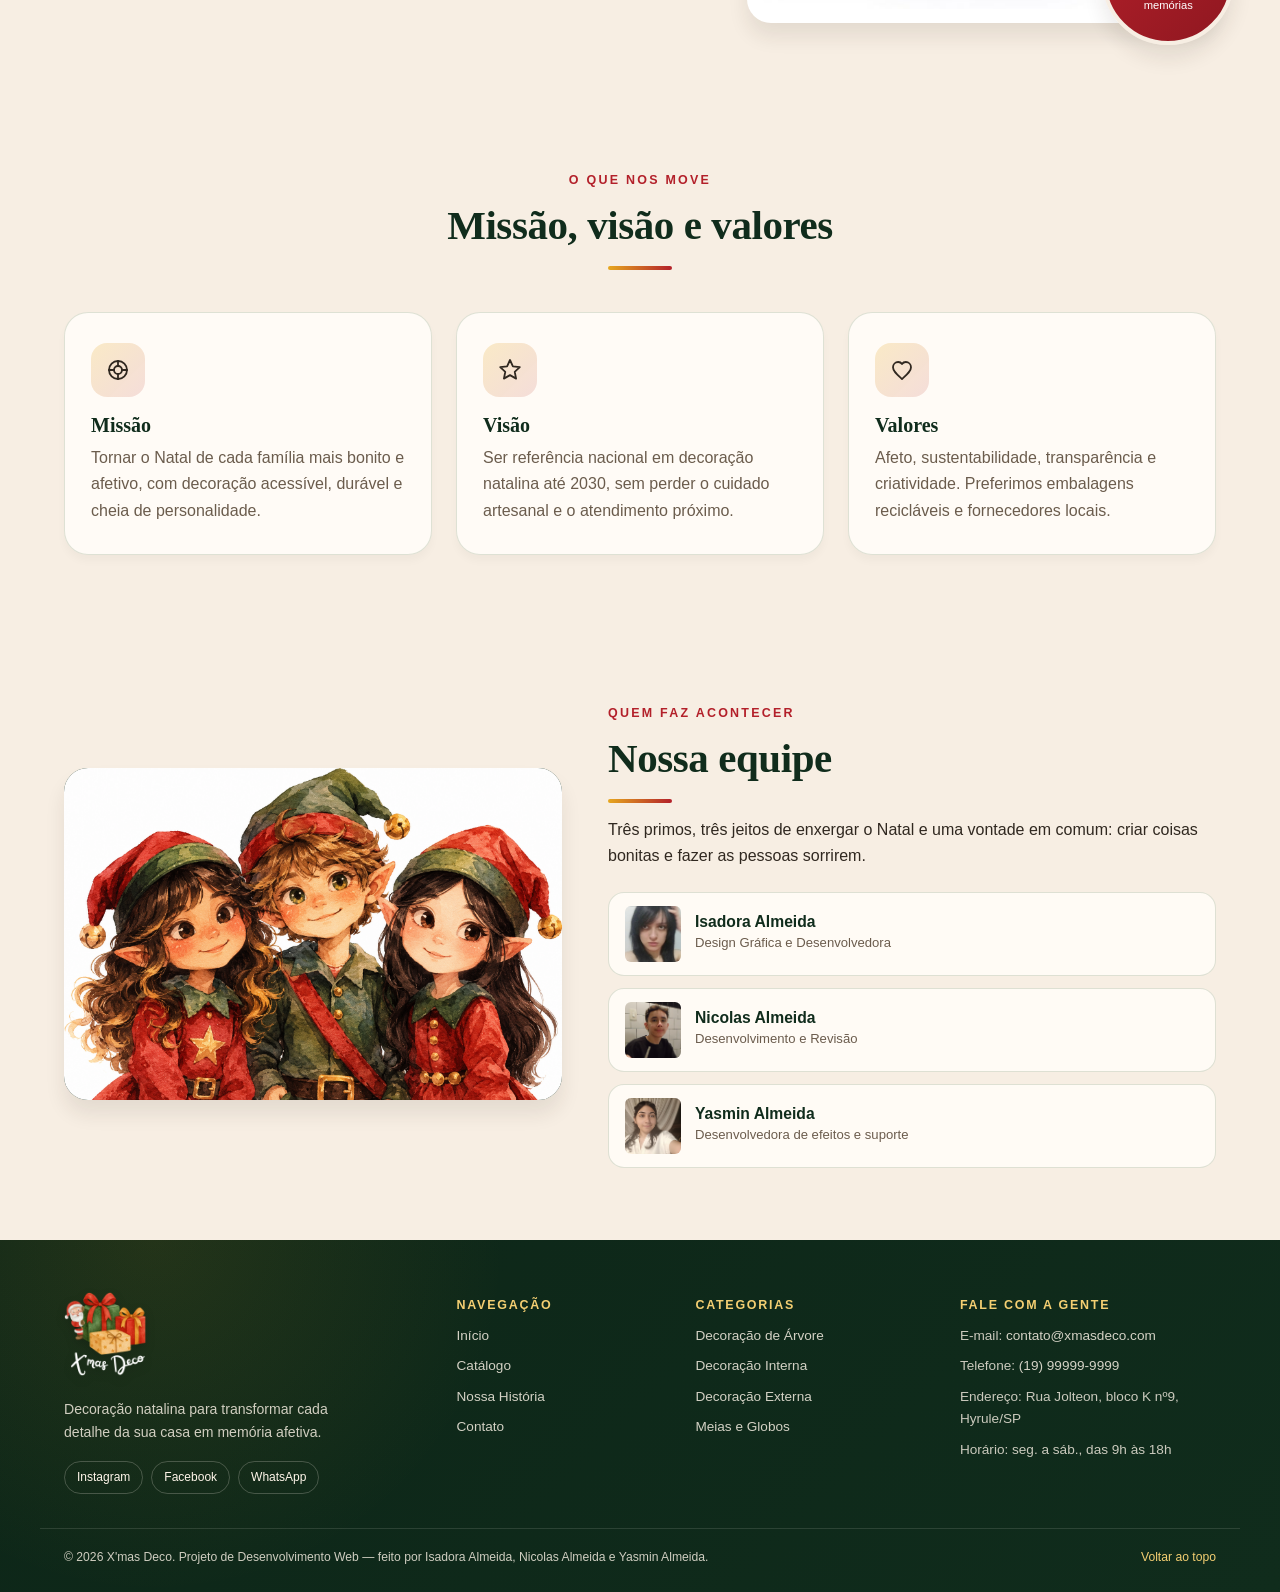
==== commit 2831f668: "Atualiza README de entrega e ajustes do site - README no formato solicitado (loja, segmento, turma, " ====
--- a/html/index.html
+++ b/html/index.html
@@ -15,7 +15,7 @@
 
 <body class="pagina-inicial">
 
-    <!-- Abertura em vídeo: cobre a tela inteira em qualquer dispositivo -->
+    <!-- Abertura em vídeo: cobre a tela inteira -->
     <div class="intro-video" id="introVideo" role="dialog" aria-modal="true" aria-label="Abertura de Natal">
         <video class="intro-video-midia" id="introVideoMidia" playsinline muted preload="auto" poster="../img/fundocontainerpropaganda.png">
             <source src="../video-entrada/animacaopapainoel.mp4" type="video/mp4">
@@ -75,7 +75,7 @@
 
     <main id="conteudo">
 
-        <!-- ============================ PRIMEIRO CARROSSEL (parallax AV2WEB4) ============================ -->
+        <!--  PRIMEIRO CARROSSEL  -->
         <section class="banner-carousel-container" id="home" aria-label="Destaques da loja">
             <div class="fundo-fixo" aria-hidden="true"></div>
 
@@ -109,7 +109,7 @@
             <div class="carrossel-dots hero-dots" id="heroDots" aria-label="Selecionar destaque"></div>
         </section>
 
-        <!-- ============================ BOTÕES DE CATEGORIAS (AV2WEB4) ============================ -->
+        <!--  BOTÕES DE CATEGORIAS   -->
         <section class="grade-categorias" id="catalogo" aria-label="Categorias">
             <a href="decoarvore.html" class="botao-categoria">
                 <img src="../img/arvore.png" alt="Decoração de árvore">
@@ -131,8 +131,7 @@
                 <span class="titulo-secao">Decoração Externa</span>
             </a>
         </section>
-
-        <!-- ============================ OFERTAS QUE AQUECEM O CORAÇÃO ============================ -->
+            <!--  PROMOÇÕES   -->
         <section class="secao secao-promocoes" id="acomodacoes" aria-labelledby="tituloPromocoes">
             <div class="secao-cabecalho revelar">
                 <span class="secao-sobretitulo">Promoções da semana</span>
@@ -258,7 +257,7 @@
             </div>
         </section>
 
-        <!-- ============================ NOSSA EQUIPE ============================ -->
+        <!--  NOSSA EQUIPE  -->
         <section class="secao secao-equipe" aria-labelledby="tituloEquipe">
             <div class="equipe-grid">
                 <div class="equipe-imagem revelar">
@@ -307,7 +306,7 @@
                 <div class="footer-social">
                     <a href="https://www.instagram.com/xmasdeco" target="_blank" rel="noopener" aria-label="Instagram da X'mas Deco">Instagram</a>
                     <a href="https://www.facebook.com/xmasdeco" target="_blank" rel="noopener" aria-label="Facebook da X'mas Deco">Facebook</a>
-                    <a href="https://wa.me/5519993801902" target="_blank" rel="noopener" aria-label="WhatsApp da X'mas Deco">WhatsApp</a>
+                    <a aria-label="WhatsApp da X'mas Deco">WhatsApp</a>
                 </div>
             </div>
 
